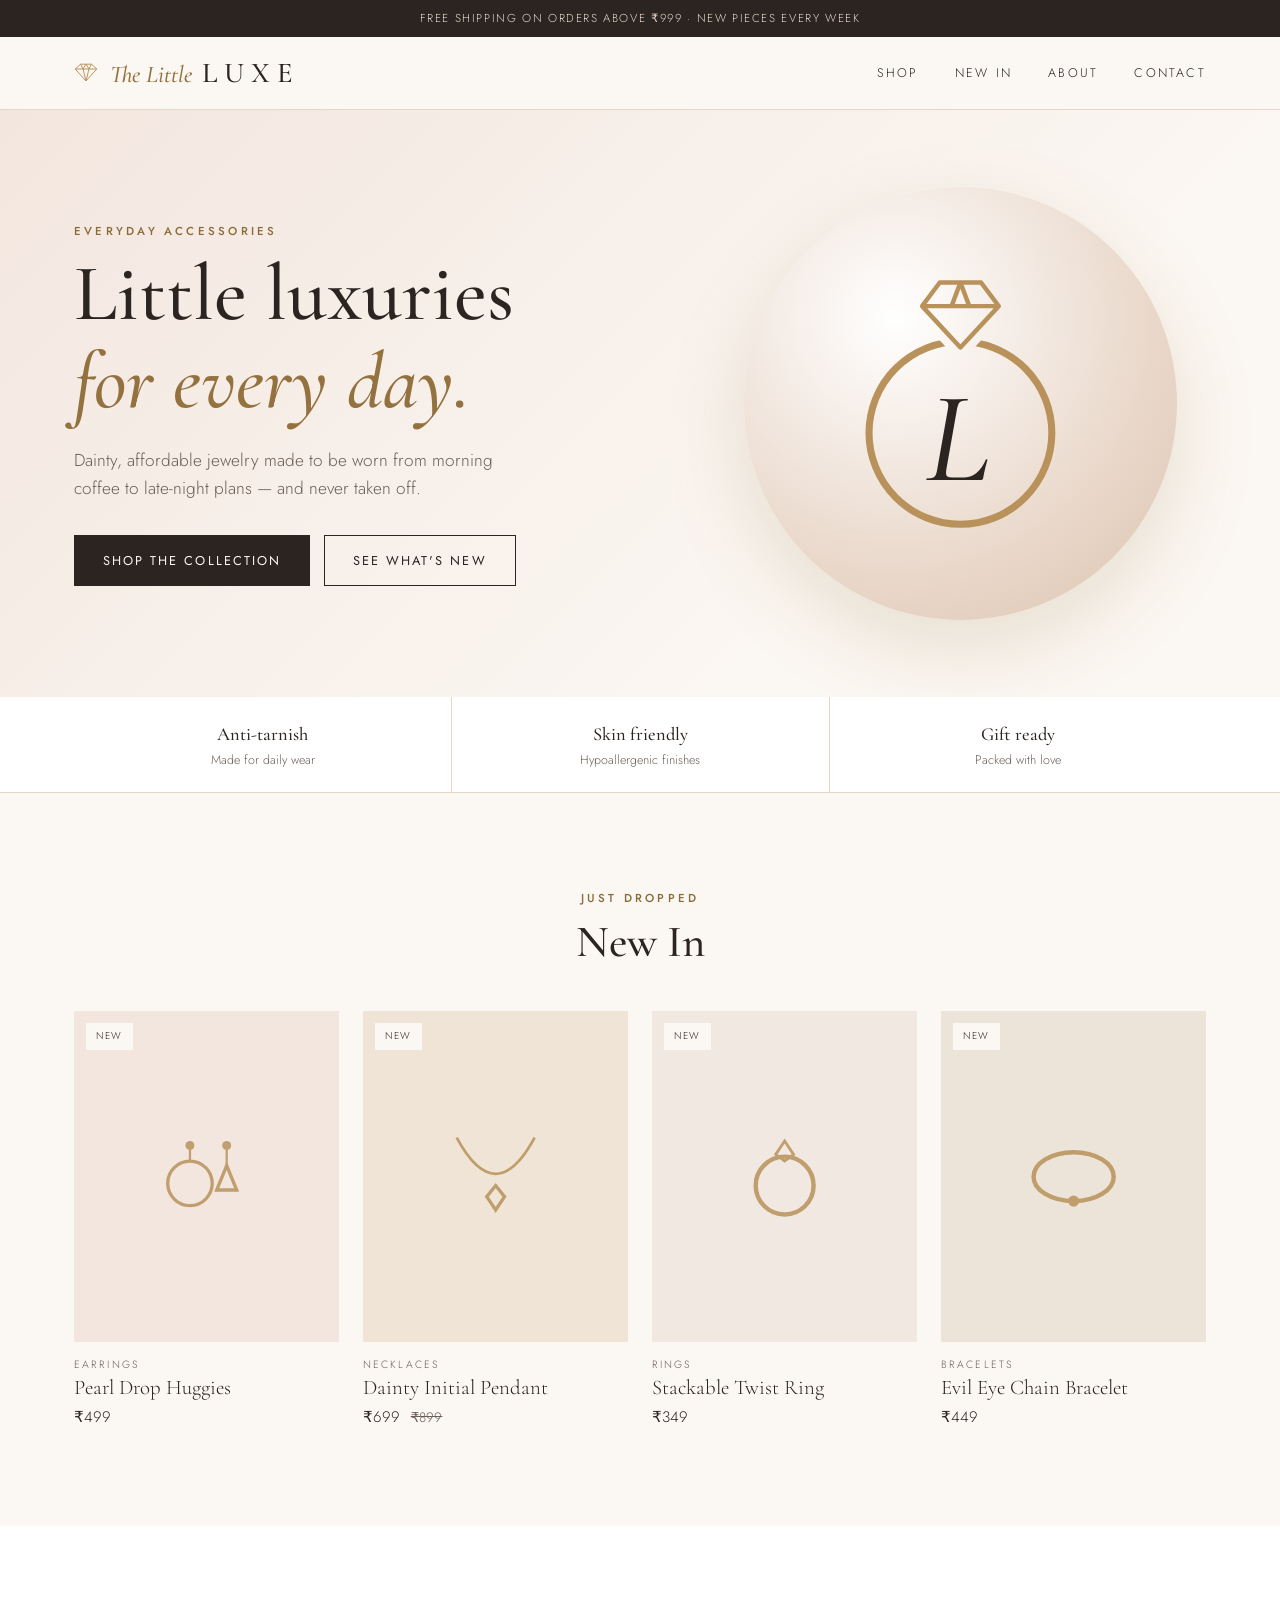
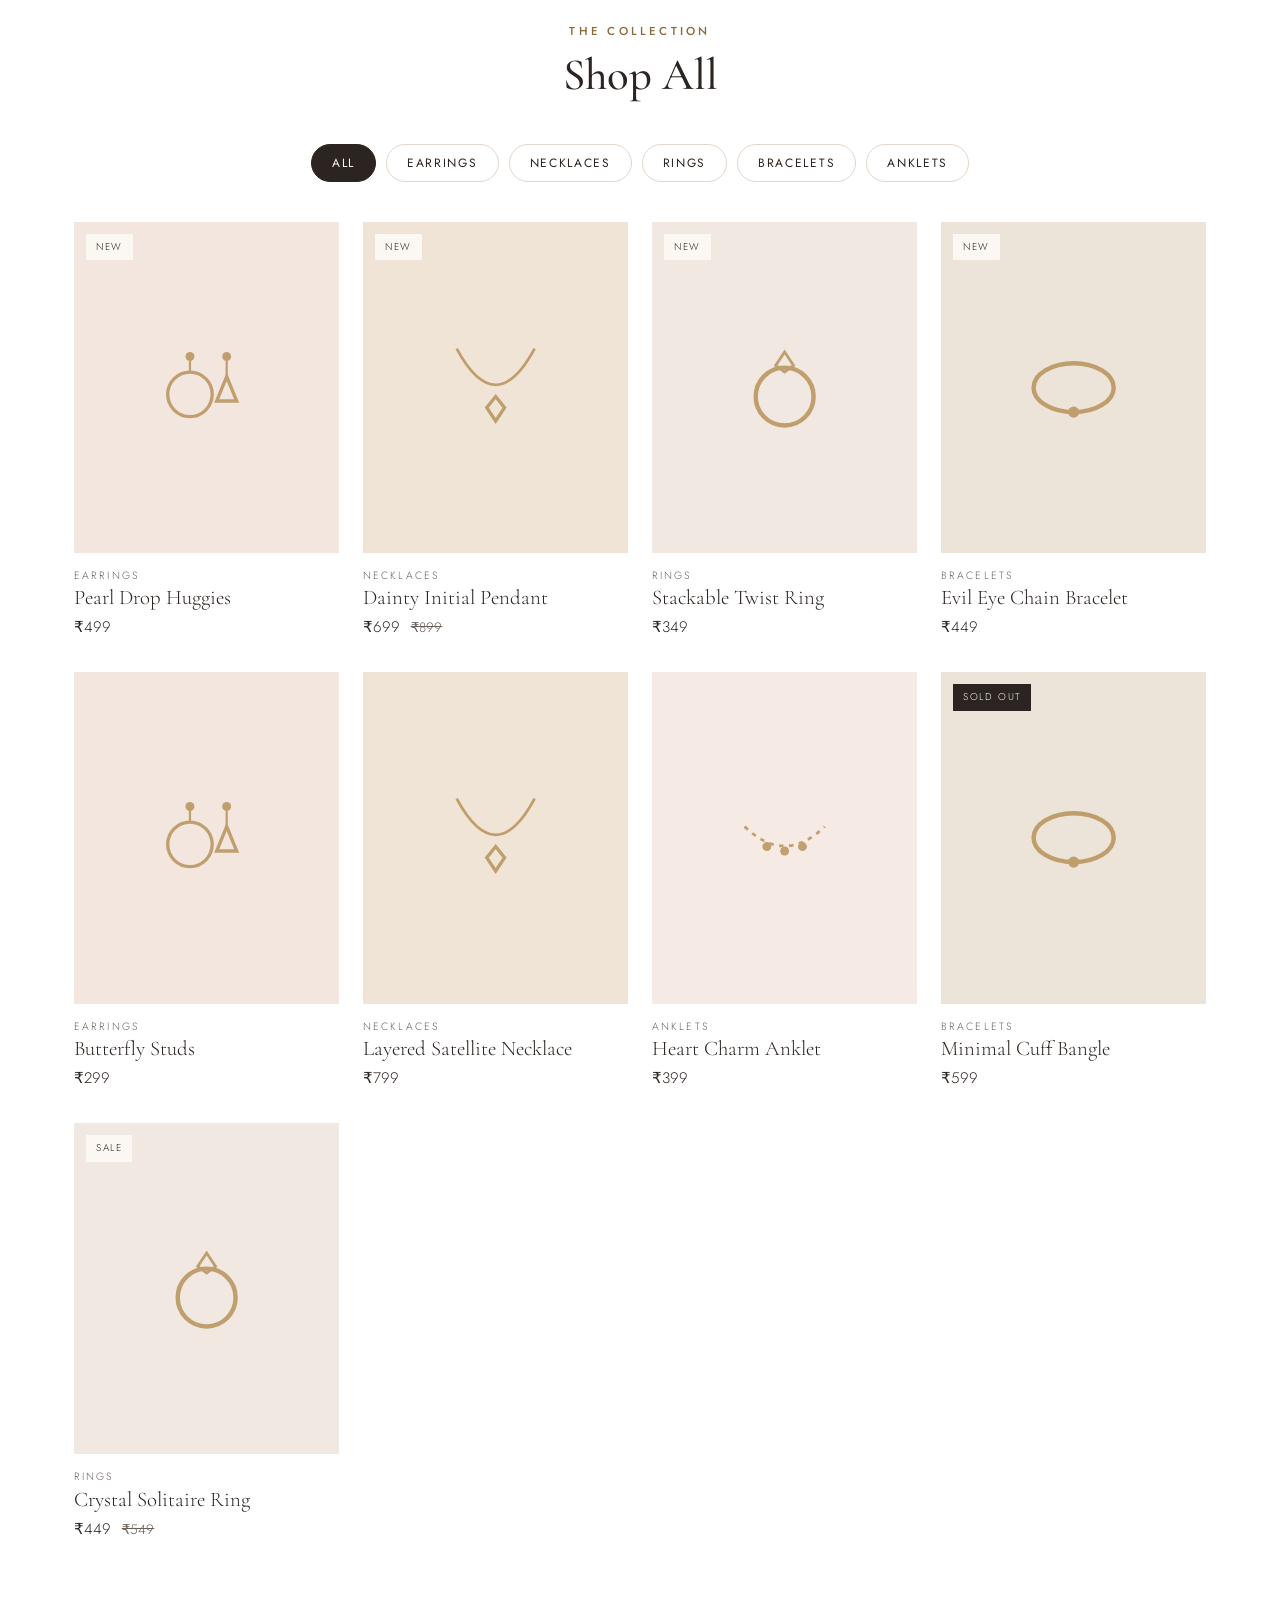
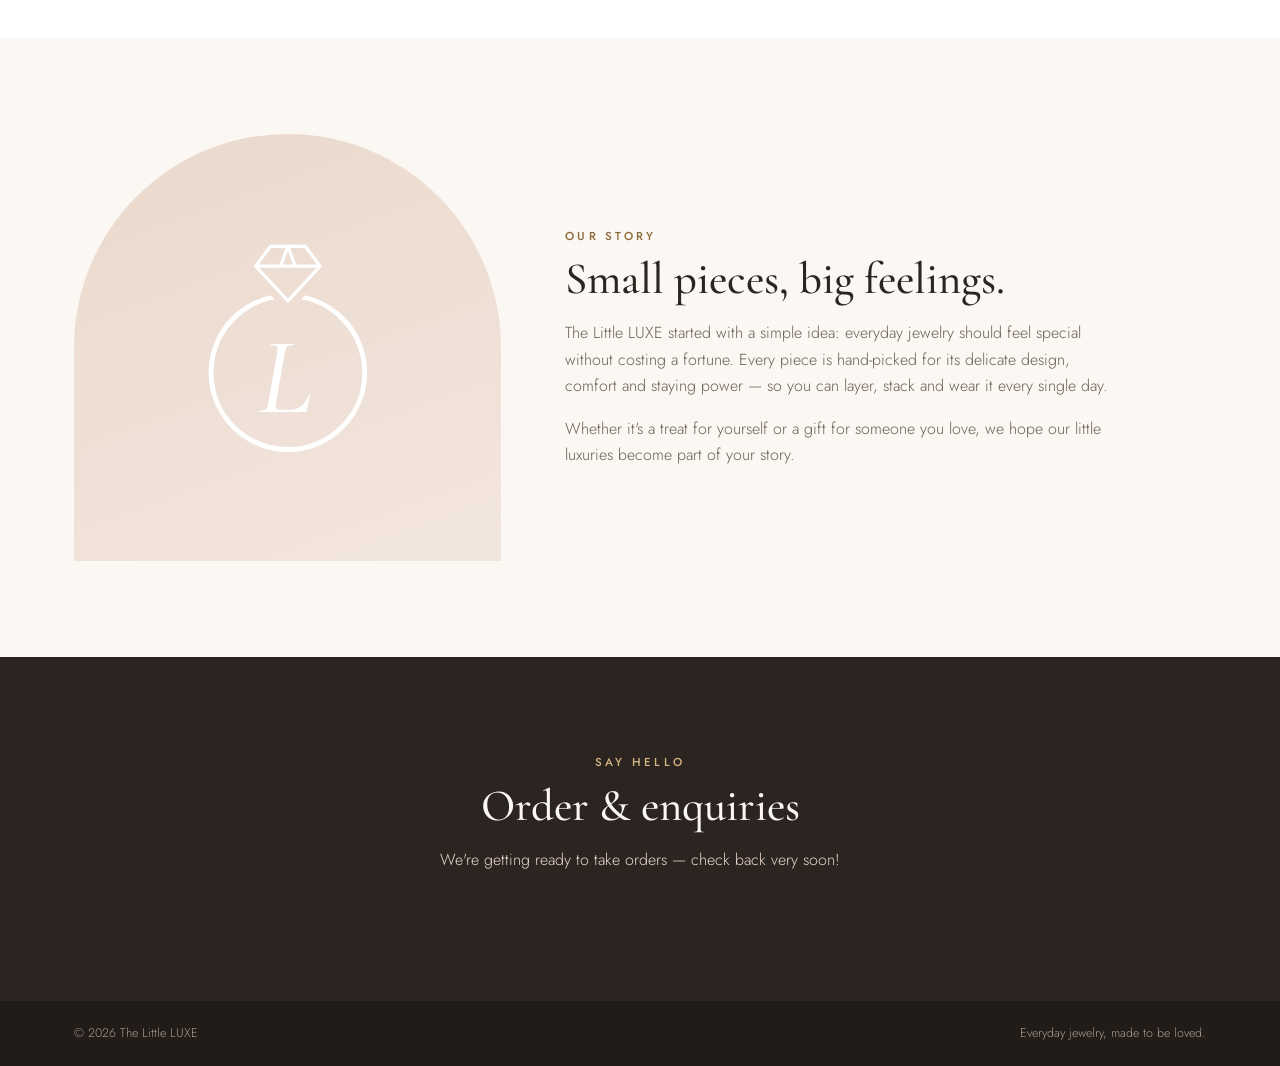
==== index.html @ f98c90c4 "Remove Instagram link until an account exists The handle pointed at an account the shop doesn't own." ====
<!doctype html>
<html lang="en">
<head>
  <meta charset="utf-8" />
  <meta name="viewport" content="width=device-width, initial-scale=1" />
  <title>The Little LUXE — Everyday Jewelry</title>
  <meta name="description" content="The Little LUXE — dainty, everyday accessories and jewelry you'll never want to take off." />
  <meta name="theme-color" content="#fbf7f2" />

  <!-- Icons -->
  <link rel="icon" type="image/png" href="brand/favicon.png" />
  <link rel="apple-touch-icon" href="brand/apple-touch-icon.png" />

  <!-- Link preview (WhatsApp, Instagram, Facebook). Update the URLs if you move to your own domain. -->
  <meta property="og:type" content="website" />
  <meta property="og:title" content="The Little LUXE — Everyday Jewelry" />
  <meta property="og:description" content="Dainty, affordable everyday jewelry you'll never want to take off. Order on WhatsApp." />
  <meta property="og:url" content="https://srujanchary02.github.io/the-little-luxe/" />
  <meta property="og:image" content="https://srujanchary02.github.io/the-little-luxe/brand/og-image.png" />
  <meta property="og:image:width" content="1200" />
  <meta property="og:image:height" content="630" />
  <meta name="twitter:card" content="summary_large_image" />

  <link rel="preconnect" href="https://fonts.googleapis.com" />
  <link rel="preconnect" href="https://fonts.gstatic.com" crossorigin />
  <link href="https://fonts.googleapis.com/css2?family=Cormorant+Garamond:ital,wght@0,400;0,500;0,600;1,400;1,500&family=Jost:wght@300;400;500&display=swap" rel="stylesheet" />
  <link rel="stylesheet" href="styles.css" />
</head>
<body>

  <!-- ===== Announcement bar ===== -->
  <div class="announce">Free shipping on orders above ₹999 · New pieces every week</div>

  <!-- ===== Header ===== -->
  <header class="header">
    <div class="container header-inner">
      <a href="#top" class="logo" aria-label="The Little LUXE home">
        <svg class="logo-gem" viewBox="0 0 80 64" aria-hidden="true"><path d="M22 4 H58 L76 20 L40 60 L4 20 Z M4 20 H76 M22 4 L30 20 L40 60 M58 4 L50 20 L40 60 M30 20 L40 4 L50 20"/></svg>
        <span class="logo-words">
          <span class="logo-small">The Little</span>
          <span class="logo-big">LUXE</span>
        </span>
      </a>
      <button type="button" class="menu-btn" aria-label="Open menu" aria-expanded="false" aria-controls="site-nav">
        <span></span><span></span>
      </button>
      <nav class="nav" id="site-nav" aria-label="Main">
        <a href="#shop">Shop</a>
        <a href="#new">New In</a>
        <a href="#about">About</a>
        <a href="#contact">Contact</a>
      </nav>
    </div>
  </header>

  <main id="top">
    <!-- ===== Hero ===== -->
    <section class="hero">
      <div class="container hero-inner">
        <div class="hero-text">
          <p class="eyebrow">Everyday accessories</p>
          <h1>Little luxuries<br /><em>for every day.</em></h1>
          <p class="lead">Dainty, affordable jewelry made to be worn from morning coffee to late-night plans — and never taken off.</p>
          <div class="hero-actions">
            <a href="#shop" class="btn btn-dark">Shop the collection</a>
            <a href="#new" class="btn btn-line">See what's new</a>
          </div>
        </div>
        <div class="hero-art" aria-hidden="true">
          <div class="hero-circle"></div>
          <!-- Monogram: ring with a gem, holding an italic L -->
          <svg class="hero-ring monogram" viewBox="0 0 100 100">
            <defs><mask id="hero-mask"><rect width="100" height="100" fill="white"/>
              <path d="M43 9 H57 L63 17 L50 31 L37 17 Z" fill="black" stroke="black" stroke-width="7" stroke-linejoin="round"/></mask></defs>
            <circle cx="50" cy="60" r="31" fill="none" stroke="currentColor" stroke-width="2.4" mask="url(#hero-mask)"/>
            <path d="M43 9 H57 L63 17 L50 31 L37 17 Z M37 17 H63 M47 17 L50 9 L53 17" fill="none" stroke="currentColor" stroke-width="1.5" stroke-linejoin="round"/>
            <text x="49" y="76" text-anchor="middle">L</text>
          </svg>
        </div>
      </div>
    </section>

    <!-- ===== Promise strip ===== -->
    <section class="promise">
      <div class="container promise-inner">
        <div><strong>Anti-tarnish</strong><span>Made for daily wear</span></div>
        <div><strong>Skin friendly</strong><span>Hypoallergenic finishes</span></div>
        <div><strong>Gift ready</strong><span>Packed with love</span></div>
      </div>
    </section>

    <!-- ===== New In ===== -->
    <section id="new" class="section">
      <div class="container">
        <div class="section-head">
          <p class="eyebrow">Just dropped</p>
          <h2>New In</h2>
        </div>
        <div class="grid" id="new-grid"></div>
      </div>
    </section>

    <!-- ===== Shop ===== -->
    <section id="shop" class="section section-alt">
      <div class="container">
        <div class="section-head">
          <p class="eyebrow">The collection</p>
          <h2>Shop All</h2>
        </div>
        <div class="filters" id="filters" role="group" aria-label="Filter by category"></div>
        <div class="grid" id="shop-grid"></div>
        <p class="empty" id="empty" hidden>No pieces in this category yet — check back soon!</p>
      </div>
    </section>

    <!-- ===== About ===== -->
    <section id="about" class="section">
      <div class="container about">
        <div class="about-art" aria-hidden="true">
          <svg class="monogram" viewBox="0 0 100 100">
            <defs><mask id="about-mask"><rect width="100" height="100" fill="white"/>
              <path d="M43 9 H57 L63 17 L50 31 L37 17 Z" fill="black" stroke="black" stroke-width="7" stroke-linejoin="round"/></mask></defs>
            <circle cx="50" cy="60" r="31" fill="none" stroke="currentColor" stroke-width="2" mask="url(#about-mask)"/>
            <path d="M43 9 H57 L63 17 L50 31 L37 17 Z M37 17 H63 M47 17 L50 9 L53 17" fill="none" stroke="currentColor" stroke-width="1.3" stroke-linejoin="round"/>
            <text x="49" y="76" text-anchor="middle">L</text>
          </svg>
        </div>
        <div>
          <p class="eyebrow">Our story</p>
          <h2>Small pieces, big feelings.</h2>
          <p>The Little LUXE started with a simple idea: everyday jewelry should feel special without costing a fortune. Every piece is hand-picked for its delicate design, comfort and staying power — so you can layer, stack and wear it every single day.</p>
          <p>Whether it's a treat for yourself or a gift for someone you love, we hope our little luxuries become part of your story.</p>
        </div>
      </div>
    </section>

    <!-- ===== Contact ===== -->
    <section id="contact" class="section section-dark">
      <div class="container contact">
        <p class="eyebrow">Say hello</p>
        <h2>Order &amp; enquiries</h2>
        <p id="contact-text">Found something you love? Message us to order — we usually reply within a few hours.</p>
        <div class="contact-actions">
          <a class="btn btn-gold" id="wa-link" target="_blank" rel="noopener">Message on WhatsApp</a>
          <a class="btn btn-line-light" id="ig-link" target="_blank" rel="noopener">Follow on Instagram</a>
        </div>
      </div>
    </section>
  </main>

  <footer class="footer">
    <div class="container footer-inner">
      <span>© <span id="year"></span> The Little LUXE</span>
      <span>Everyday jewelry, made to be loved.</span>
    </div>
  </footer>

  <!-- ===== Product modal ===== -->
  <div class="modal" id="modal" hidden>
    <div class="modal-backdrop" data-close></div>
    <div class="modal-card" role="dialog" aria-modal="true" aria-labelledby="m-name">
      <button type="button" class="modal-close" data-close aria-label="Close">×</button>
      <div class="modal-img" id="m-img"></div>
      <div class="modal-body">
        <p class="eyebrow" id="m-cat"></p>
        <h3 id="m-name"></h3>
        <p class="price" id="m-price"></p>
        <p id="m-desc"></p>
        <p class="stock" id="m-stock"></p>
        <a class="btn btn-dark" id="m-order" target="_blank" rel="noopener">Order on WhatsApp</a>
      </div>
    </div>
  </div>

  <script src="products.js"></script>
  <script src="app.js"></script>
</body>
</html>
---- styles.css ----
:root {
  --ivory: #fbf7f2;
  --blush: #f3e6df;
  --sand: #ead9cc;
  --gold: #b8925a;
  --gold-dark: #94723f;
  --gold-text: #8a6a36;   /* gold dark enough to read as small text on light backgrounds */
  --gold-light: #d4b483;
  --ink: #2b2420;
  --muted: #6b5f57;
  --line: #e4d6ca;
  --white: #fff;
  --serif: "Cormorant Garamond", Georgia, serif;
  --sans: "Jost", system-ui, sans-serif;
}

* { box-sizing: border-box; margin: 0; padding: 0; }
html { scroll-behavior: smooth; scroll-padding-top: 80px; }
body {
  font-family: var(--sans);
  font-weight: 300;
  color: var(--ink);
  background: var(--ivory);
  line-height: 1.65;
  -webkit-font-smoothing: antialiased;
}
img { max-width: 100%; display: block; }
a { color: inherit; text-decoration: none; }
[hidden] { display: none !important; }
:focus-visible { outline: 2px solid var(--gold-dark); outline-offset: 3px; }
.section-dark :focus-visible { outline-color: var(--gold-light); }

.container { width: 100%; max-width: 1180px; margin: 0 auto; padding: 0 24px; }
@media (max-width: 600px) { .container { padding: 0 16px; } }

h1, h2, h3 { font-family: var(--serif); font-weight: 500; line-height: 1.1; }
h2 { font-size: clamp(2rem, 4vw, 2.8rem); }
em { font-style: italic; color: var(--gold-dark); }

.eyebrow {
  font-size: .72rem; letter-spacing: .28em; text-transform: uppercase;
  color: var(--gold-text); font-weight: 500; margin-bottom: .6rem;
}
.section-dark .eyebrow { color: var(--gold-light); }

/* Buttons */
.btn {
  display: inline-block; padding: 14px 28px; font-size: .8rem;
  letter-spacing: .16em; text-transform: uppercase; font-weight: 400;
  border: 1px solid transparent; transition: all .25s ease; cursor: pointer;
  text-align: center;
}
.btn-dark { background: var(--ink); color: var(--ivory); }
.btn-dark:hover { background: var(--gold-dark); }
.btn-line { border-color: var(--ink); }
.btn-line:hover { background: var(--ink); color: var(--ivory); }
.btn-gold { background: var(--gold); color: var(--ink); font-weight: 500; }
.btn-gold:hover { background: var(--gold-light); }
.btn[aria-disabled="true"] { opacity: .55; cursor: default; pointer-events: none; }
.btn-line-light { border-color: rgba(255,255,255,.5); color: var(--ivory); }
.btn-line-light:hover { background: var(--ivory); color: var(--ink); }

/* Announcement */
.announce {
  background: var(--ink); color: var(--sand); text-align: center;
  font-size: .72rem; letter-spacing: .14em; padding: 9px 16px; text-transform: uppercase;
}

/* Header */
.header {
  position: sticky; top: 0; z-index: 50;
  background: rgba(251,247,242,.92); -webkit-backdrop-filter: blur(10px); backdrop-filter: blur(10px);
  border-bottom: 1px solid var(--line);
}
.header-inner { display: flex; align-items: center; justify-content: space-between; height: 72px; }
.logo { display: flex; align-items: center; gap: 12px; line-height: 1; }
.logo-gem { width: 24px; flex: none; color: var(--gold); }
.logo-gem path { fill: none; stroke: currentColor; stroke-width: 3.2; stroke-linejoin: round; }
.logo-words { display: flex; align-items: baseline; gap: 10px; white-space: nowrap; }
.logo-small { font-family: var(--serif); font-style: italic; font-weight: 500; font-size: 1.5rem; color: var(--gold-dark); }
.logo-big { font-family: var(--serif); font-size: 1.8rem; letter-spacing: .24em; margin-right: -.24em; font-weight: 500; }
@media (max-width: 400px) {
  .logo { gap: 8px; }
  .logo-gem { width: 19px; }
  .logo-words { gap: 7px; }
  .logo-small { font-size: 1.2rem; }
  .logo-big { font-size: 1.4rem; }
}
.nav { display: flex; gap: 36px; }
.nav a { font-size: .78rem; letter-spacing: .18em; text-transform: uppercase; position: relative; }
.nav a::after {
  content: ""; position: absolute; left: 0; bottom: -4px; height: 1px; width: 0;
  background: var(--gold); transition: width .25s;
}
.nav a:hover::after { width: 100%; }
.menu-btn { display: none; background: none; border: 0; width: 32px; height: 32px; cursor: pointer; }
.menu-btn span { display: block; height: 1.5px; background: var(--ink); margin: 7px 4px; transition: .25s; }

@media (max-width: 760px) {
  .menu-btn { display: block; }
  .nav {
    position: absolute; top: 72px; left: 0; right: 0; flex-direction: column; gap: 0;
    background: var(--ivory); border-bottom: 1px solid var(--line);
    max-height: 0; overflow: hidden; visibility: hidden;
    transition: max-height .3s ease, visibility 0s linear .3s;
  }
  .nav.open { max-height: 320px; visibility: visible; transition: max-height .3s ease; }
  .nav a { padding: 16px 24px; border-top: 1px solid var(--line); }
  .menu-btn[aria-expanded="true"] span:first-child { transform: translateY(4px) rotate(45deg); }
  .menu-btn[aria-expanded="true"] span:last-child { transform: translateY(-4.5px) rotate(-45deg); }
}

/* Hero */
.hero { background: linear-gradient(135deg, var(--blush) 0%, var(--ivory) 70%); overflow: hidden; }
.hero-inner { display: grid; grid-template-columns: 1.1fr .9fr; align-items: center; gap: 40px; min-height: 560px; padding-top: 48px; padding-bottom: 48px; }
.hero h1 { font-size: clamp(2.8rem, 6.5vw, 5rem); margin-bottom: 1.2rem; }
.lead { font-size: 1.08rem; color: var(--muted); max-width: 440px; margin-bottom: 2rem; }
.hero-actions { display: flex; gap: 14px; flex-wrap: wrap; }
.hero-art { position: relative; display: grid; place-items: center; aspect-ratio: 1; }
.hero-circle {
  position: absolute; inset: 6%; border-radius: 50%;
  background: radial-gradient(circle at 35% 30%, #fff 0%, var(--sand) 60%, #dcc3ae 100%);
  box-shadow: 0 30px 80px rgba(148,114,63,.18);
}
.hero-ring { position: relative; width: 60%; color: var(--gold); animation: float 6s ease-in-out infinite; }
.monogram text { font-family: var(--serif); font-style: italic; font-weight: 500; font-size: 44px; fill: var(--ink); }
@keyframes float { 50% { transform: translateY(-12px) rotate(4deg); } }
@media (max-width: 760px) {
  .hero-inner { grid-template-columns: 1fr; min-height: 0; text-align: center; }
  .lead { margin-left: auto; margin-right: auto; }
  .hero-actions { justify-content: center; }
  .hero-art { max-width: 280px; margin: 0 auto; grid-row: 1; }
}

/* Promise */
.promise { border-bottom: 1px solid var(--line); background: var(--white); }
.promise-inner { display: grid; grid-template-columns: repeat(3, 1fr); text-align: center; }
.promise-inner div { padding: 22px 8px; display: flex; flex-direction: column; }
.promise-inner div + div { border-left: 1px solid var(--line); }
.promise strong { font-family: var(--serif); font-size: 1.15rem; font-weight: 500; }
.promise span { font-size: .78rem; color: var(--muted); }
@media (max-width: 600px) { .promise strong { font-size: 1rem; } .promise span { font-size: .7rem; } }

/* Sections */
.section { padding: 96px 0; }
.section-alt { background: var(--white); }
.section-head { text-align: center; margin-bottom: 44px; }
@media (max-width: 600px) { .section { padding: 64px 0; } }

/* Filters */
.filters { display: flex; justify-content: center; flex-wrap: wrap; gap: 10px; margin-bottom: 40px; }
.filter {
  font-family: var(--sans); font-size: .75rem; letter-spacing: .14em; text-transform: uppercase;
  padding: 9px 20px; border: 1px solid var(--line); background: transparent; color: var(--ink);
  border-radius: 999px; cursor: pointer; transition: .2s;
}
.filter:hover { border-color: var(--gold); }
.filter.active { background: var(--ink); border-color: var(--ink); color: var(--ivory); }

/* Product grid */
.grid { display: grid; grid-template-columns: repeat(auto-fill, minmax(240px, 1fr)); gap: 32px 24px; }
@media (max-width: 600px) { .grid { grid-template-columns: 1fr 1fr; gap: 24px 12px; } }

.card { cursor: pointer; background: none; border: 0; text-align: left; font: inherit; color: inherit; display: block; width: 100%; }
.card > span { display: block; }
.card-img {
  position: relative; aspect-ratio: 4/5; overflow: hidden; background: var(--blush);
  margin-bottom: 14px;
}
.card-img img, .card-img .ph { width: 100%; height: 100%; object-fit: cover; transition: transform .6s ease; }
@media (hover: hover) { .card:hover .card-img img, .card:hover .card-img .ph { transform: scale(1.05); } }
.badge {
  position: absolute; top: 12px; left: 12px; background: var(--ivory); color: var(--ink);
  font-size: .62rem; letter-spacing: .16em; text-transform: uppercase; padding: 5px 10px;
}
.badge.sold { background: var(--ink); color: var(--ivory); }
.card-cat { font-size: .66rem; letter-spacing: .2em; text-transform: uppercase; color: var(--muted); }
.card-name { font-family: var(--serif); font-size: 1.3rem; line-height: 1.2; margin: 2px 0 4px; }
.card-price { font-size: .95rem; }
.card-price s { color: var(--muted); margin-left: 6px; font-size: .85rem; }
@media (max-width: 600px) { .card-name { font-size: 1.1rem; } }

.empty { text-align: center; color: var(--muted); padding: 40px 0; }

/* Placeholder art */
.ph { display: grid; place-items: center; }
.ph svg { width: 42%; color: var(--gold); opacity: .85; }

/* About */
.about { display: grid; grid-template-columns: .8fr 1.2fr; gap: 64px; align-items: center; }
.about p:not(.eyebrow) { color: var(--muted); margin-top: 1rem; max-width: 560px; }
.about-art {
  aspect-ratio: 1; border-radius: 50% 50% 0 0; background: linear-gradient(160deg, var(--sand), var(--blush));
  display: grid; place-items: center;
}
.about-art .monogram { width: 58%; color: var(--white); }
.about-art .monogram text { fill: var(--white); }
@media (max-width: 760px) { .about { grid-template-columns: 1fr; gap: 32px; } .about-art { max-width: 260px; } }

/* Contact */
.section-dark { background: var(--ink); color: var(--ivory); }
.contact { text-align: center; }
.contact p:not(.eyebrow) { color: var(--sand); margin: 1rem auto 2rem; max-width: 480px; }
.contact-actions { display: flex; gap: 14px; justify-content: center; flex-wrap: wrap; }

/* Footer */
.footer { background: #221c19; color: #a89c93; font-size: .78rem; padding: 22px 0; }
.footer-inner { display: flex; justify-content: space-between; gap: 12px; flex-wrap: wrap; }

/* Modal */
.modal { position: fixed; inset: 0; z-index: 100; display: grid; place-items: center; padding: 16px; }
.modal[hidden] { display: none; }
.modal-backdrop { position: absolute; inset: 0; background: rgba(43,36,32,.55); }
.modal-card {
  position: relative; background: var(--ivory); width: 100%; max-width: 860px; max-height: 92vh; overflow: auto;
  display: grid; grid-template-columns: 1fr 1fr; animation: pop .25s ease;
}
@keyframes pop { from { opacity: 0; transform: translateY(12px); } }
.modal-img { aspect-ratio: 4/5; background: var(--blush); }
.modal-img img, .modal-img .ph { width: 100%; height: 100%; object-fit: cover; }
.modal-body { padding: 40px 32px; display: flex; flex-direction: column; justify-content: center; }
.modal-body h3 { font-size: 2rem; margin-bottom: .4rem; }
.modal-body .price { font-size: 1.2rem; margin-bottom: 1rem; }
.modal-body .price s { color: var(--muted); font-size: 1rem; margin-left: 8px; }
.modal-body p:not(.eyebrow):not(.price) { color: var(--muted); }
.stock { font-size: .8rem; margin: 1rem 0 1.4rem; }
.modal-close {
  position: absolute; top: 8px; right: 12px; z-index: 2; background: none; border: 0;
  font-size: 2rem; line-height: 1; cursor: pointer; color: var(--ink);
}
@media (max-width: 700px) {
  .modal-card { grid-template-columns: 1fr; }
  .modal-img { aspect-ratio: 1; }
  .modal-body { padding: 24px 20px 28px; }
}
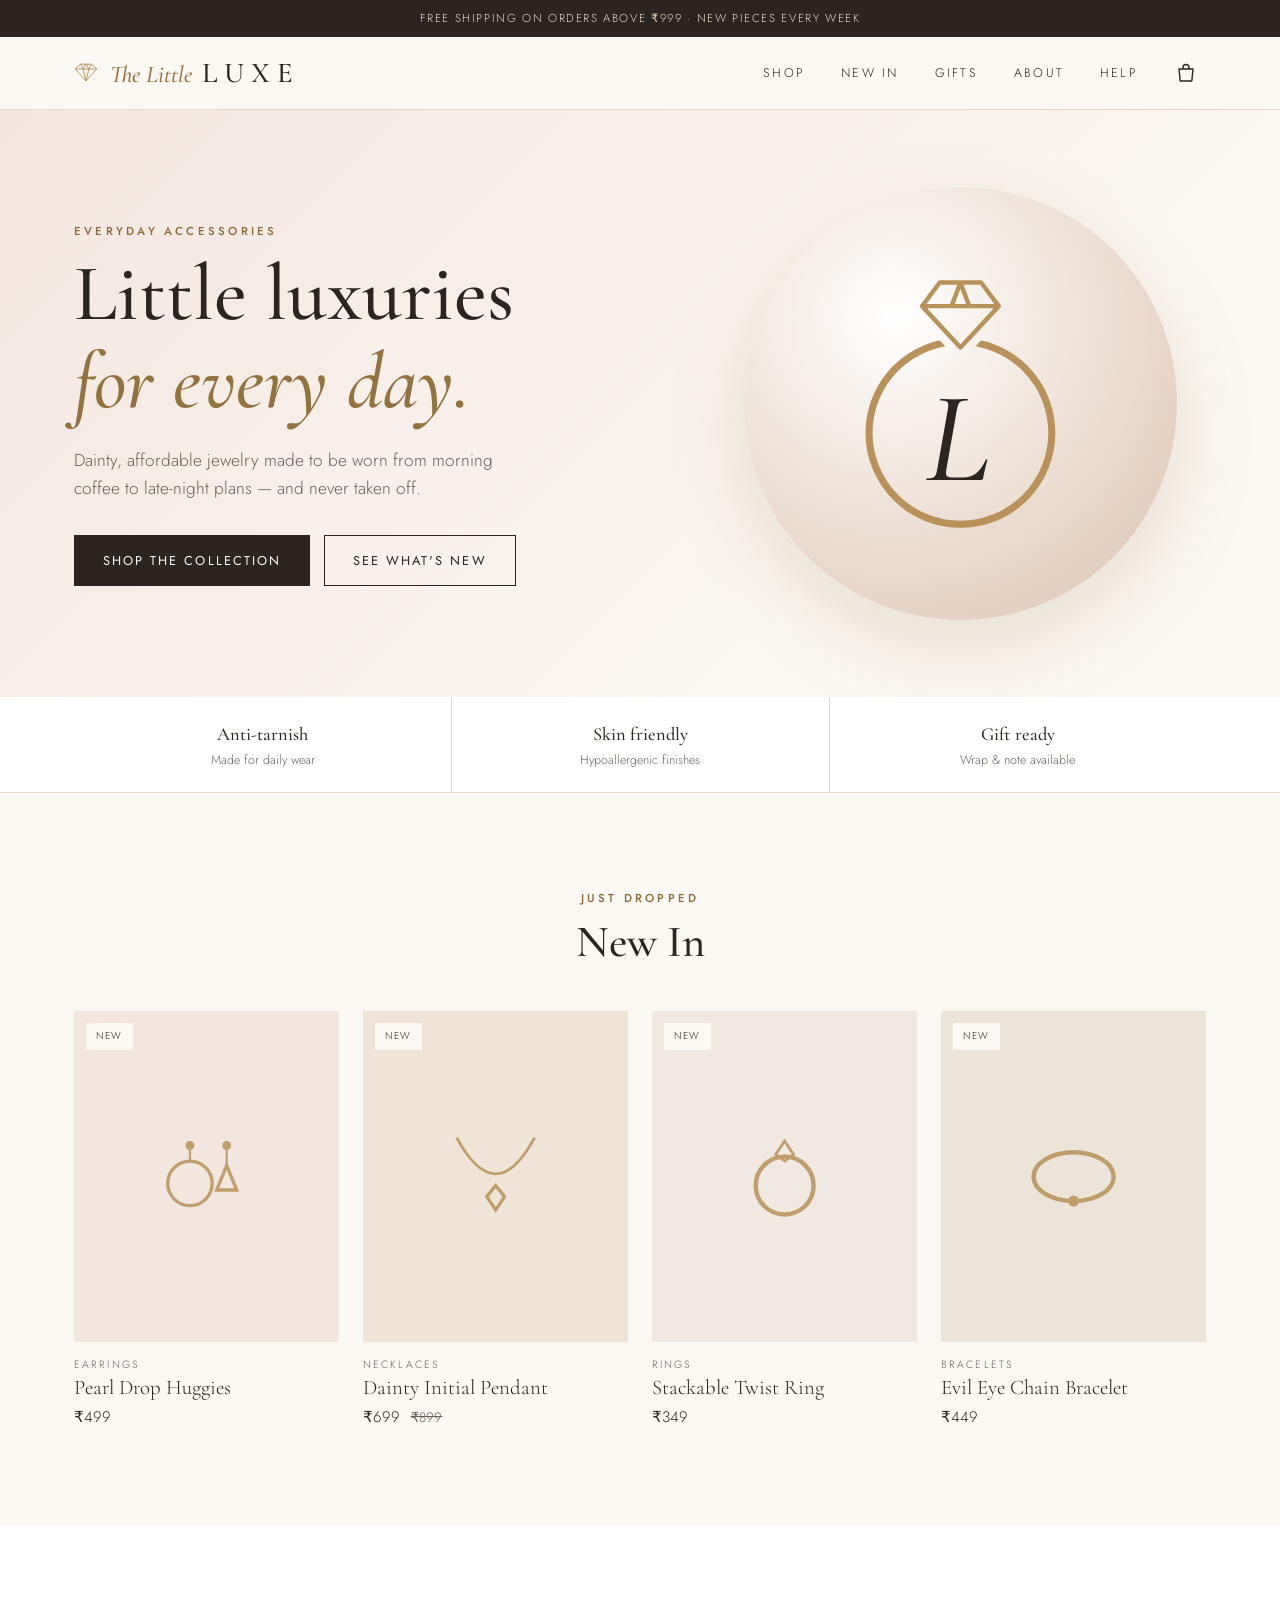
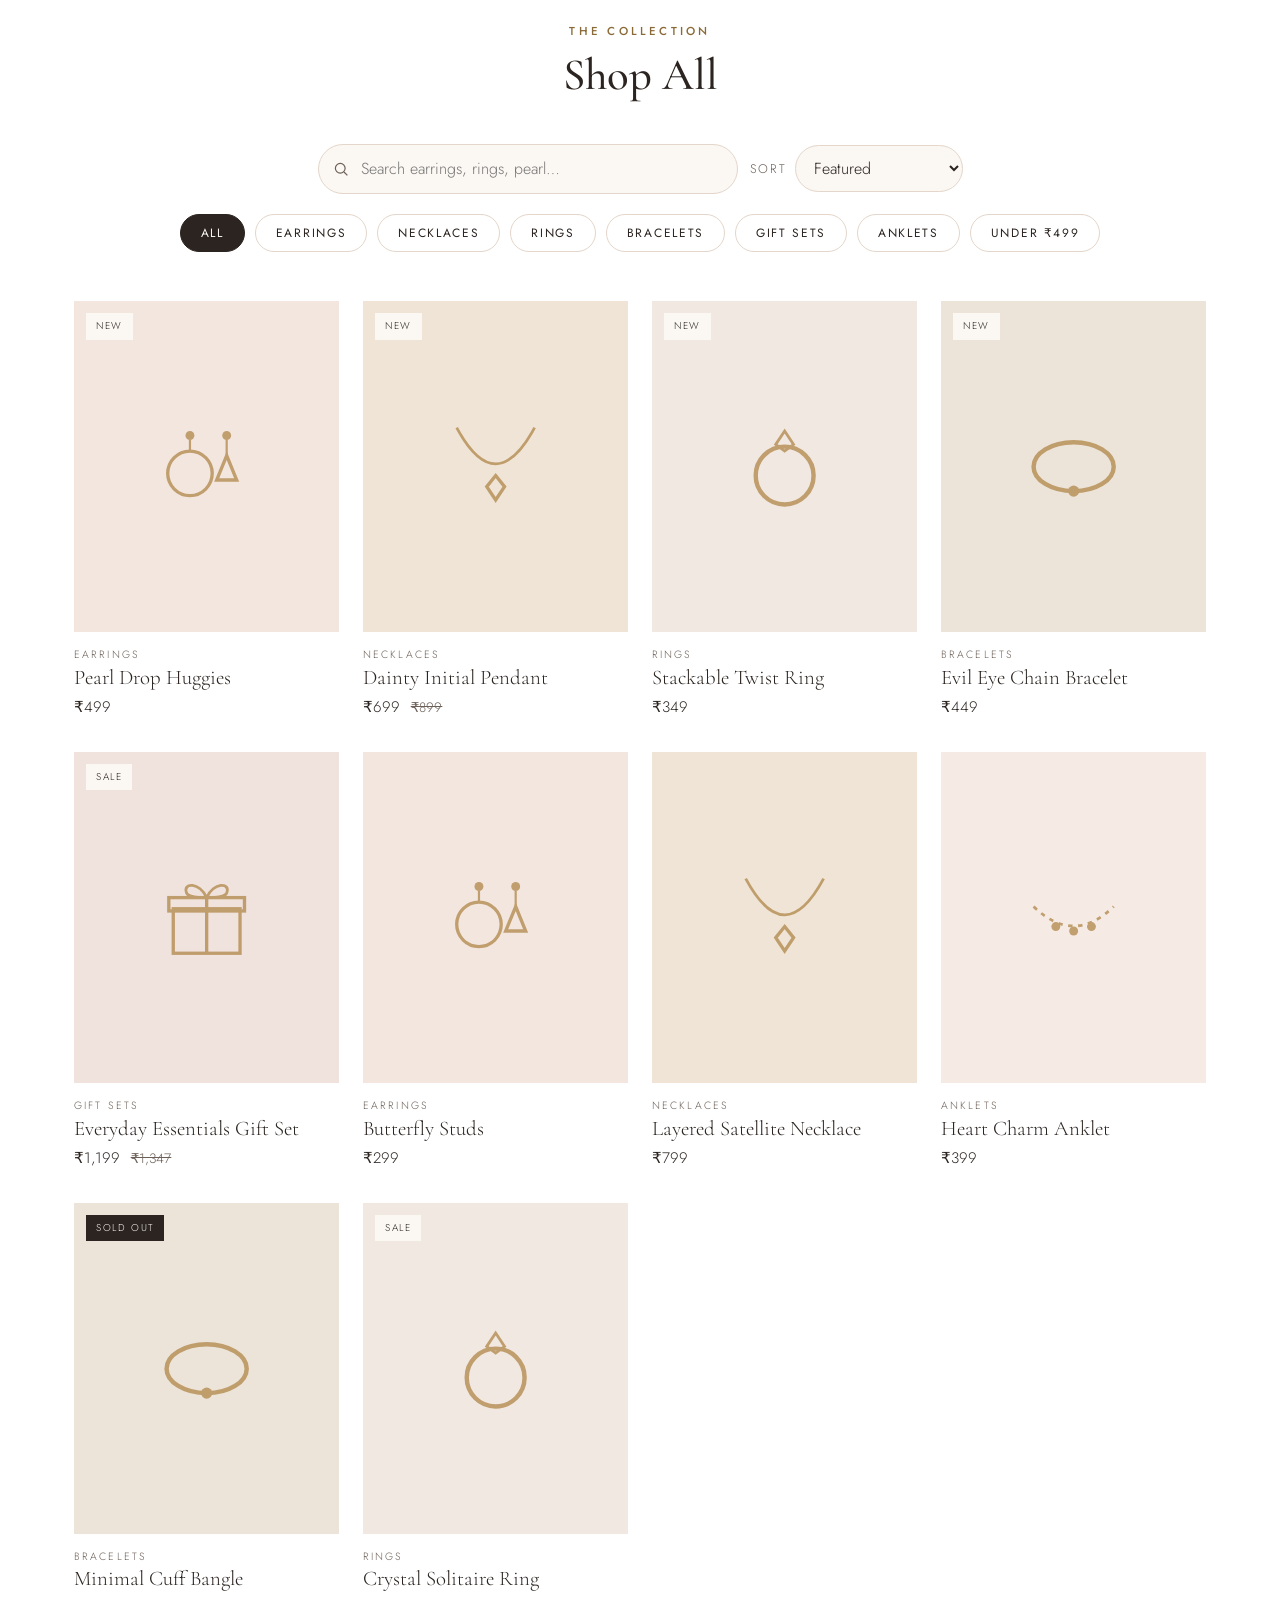
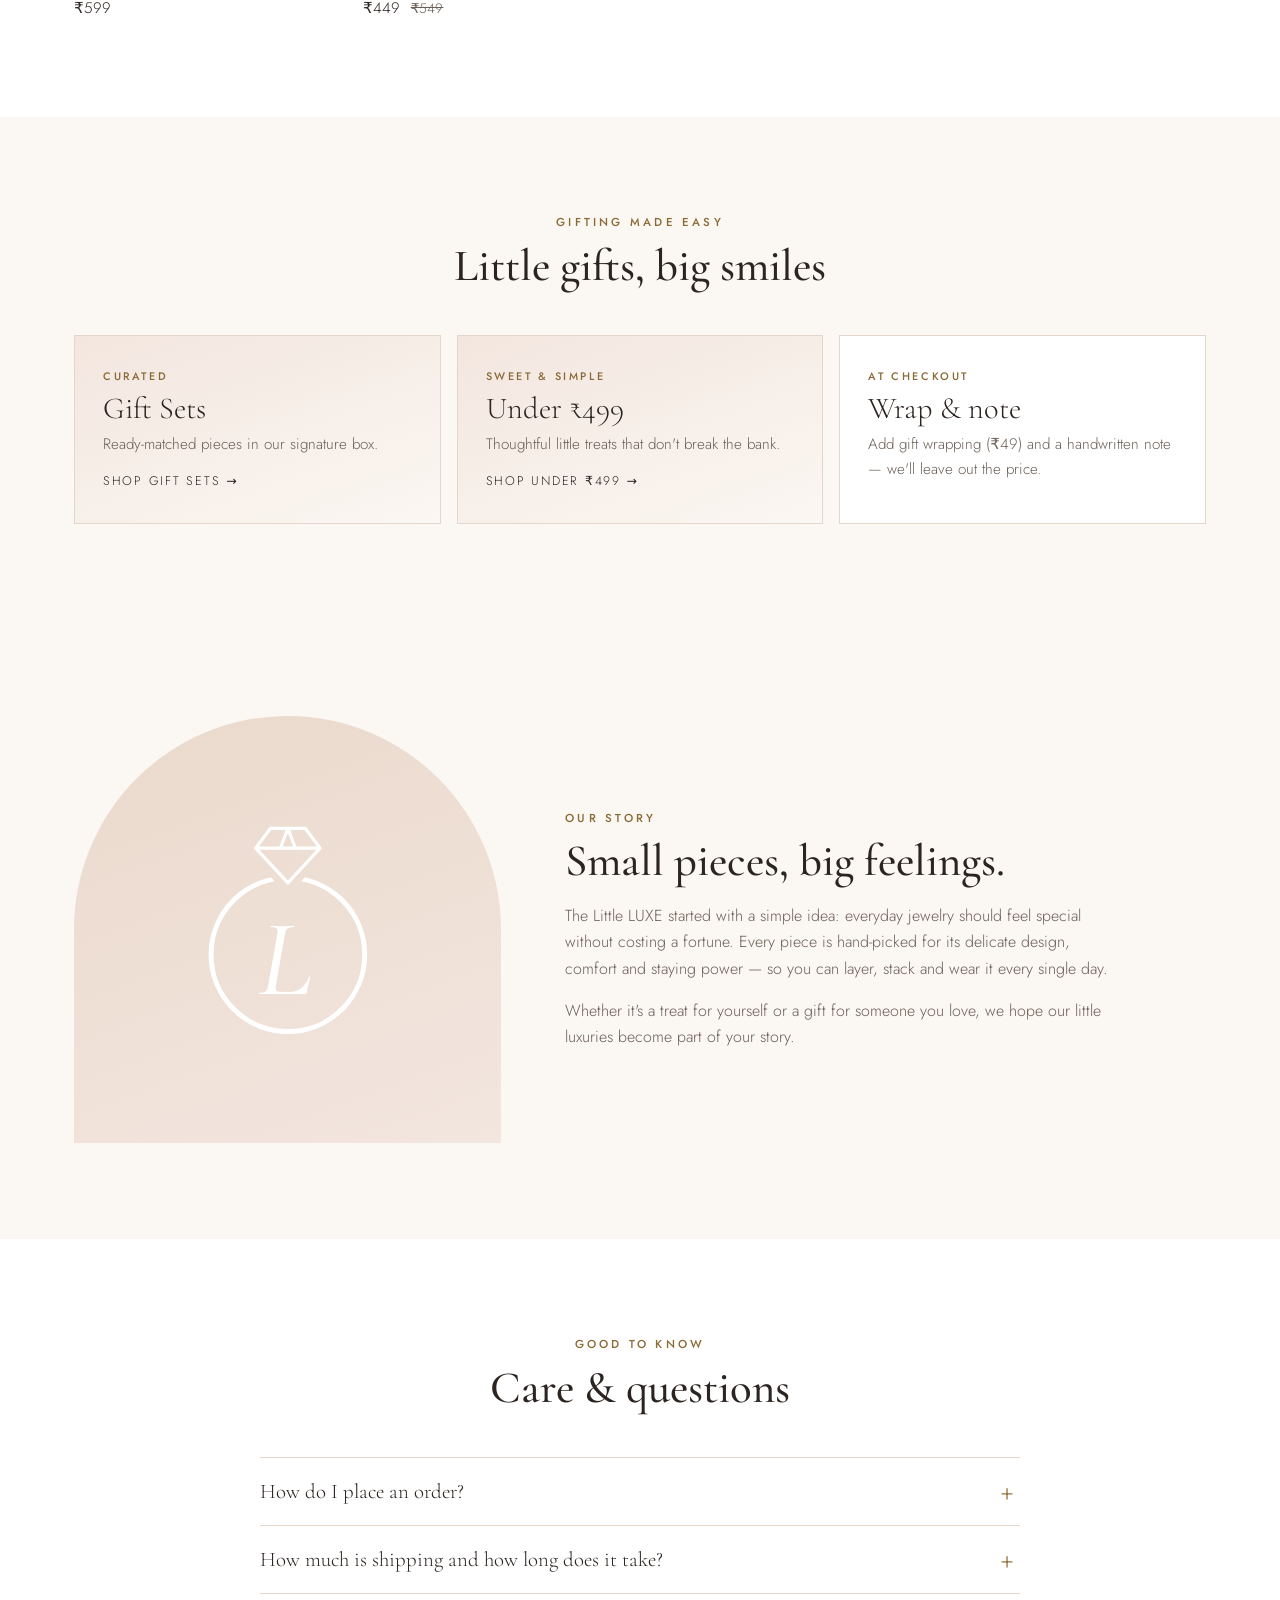
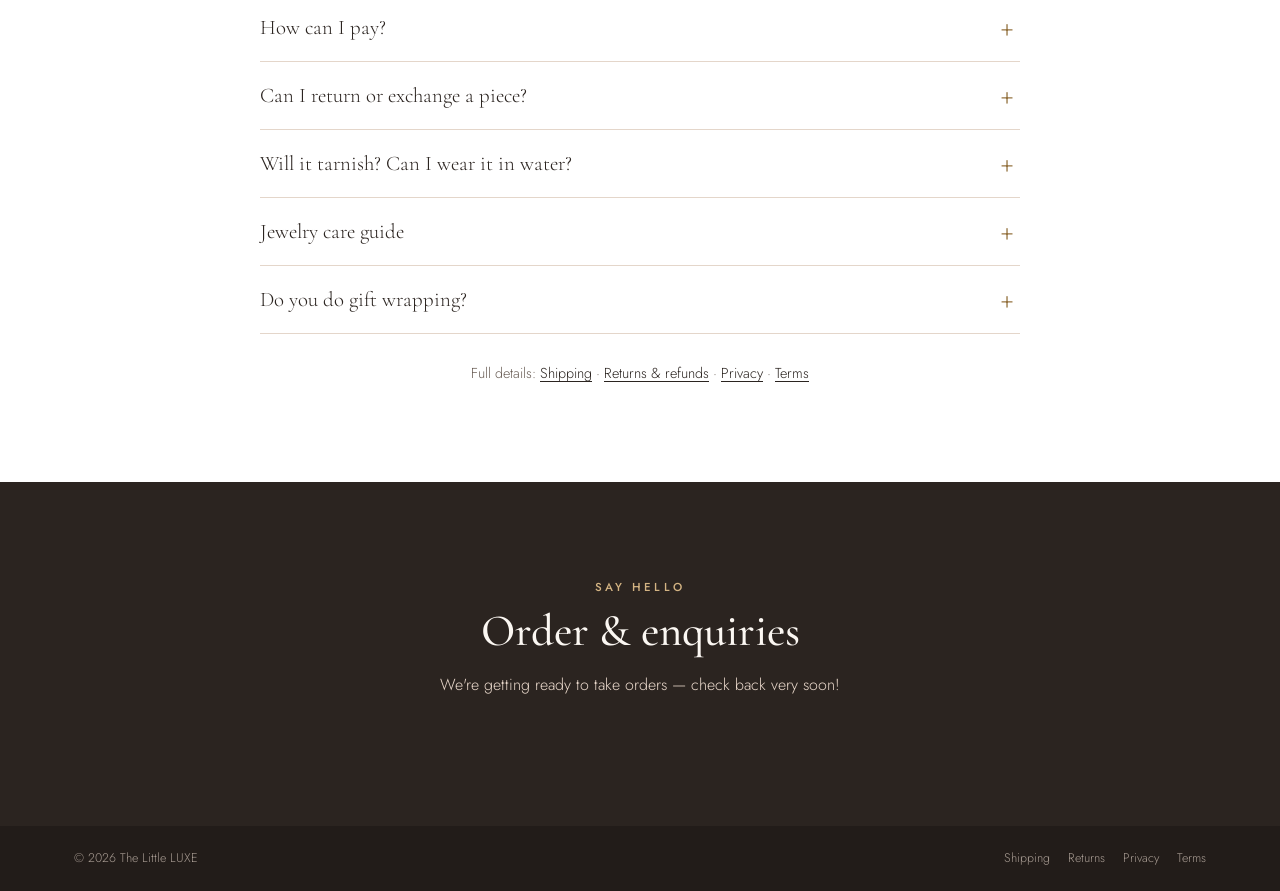
==== commit bf346d67: "Add shopping bag, UPI checkout, gallery, search, gifts, FAQ and policies - Shopping bag: quantities," ====
--- a/index.html
+++ b/index.html
@@ -4,8 +4,9 @@
   <meta charset="utf-8" />
   <meta name="viewport" content="width=device-width, initial-scale=1" />
   <title>The Little LUXE — Everyday Jewelry</title>
-  <meta name="description" content="The Little LUXE — dainty, everyday accessories and jewelry you'll never want to take off." />
+  <meta name="description" content="The Little LUXE — dainty, affordable everyday jewelry: earrings, necklaces, rings, bracelets and anklets you'll never want to take off." />
   <meta name="theme-color" content="#fbf7f2" />
+  <link rel="canonical" href="https://srujanchary02.github.io/the-little-luxe/" />
 
   <!-- Icons -->
   <link rel="icon" type="image/png" href="brand/favicon.png" />
@@ -14,12 +15,27 @@
   <!-- Link preview (WhatsApp, Instagram, Facebook). Update the URLs if you move to your own domain. -->
   <meta property="og:type" content="website" />
   <meta property="og:title" content="The Little LUXE — Everyday Jewelry" />
-  <meta property="og:description" content="Dainty, affordable everyday jewelry you'll never want to take off. Order on WhatsApp." />
+  <meta property="og:description" content="Dainty, affordable everyday jewelry you'll never want to take off." />
   <meta property="og:url" content="https://srujanchary02.github.io/the-little-luxe/" />
   <meta property="og:image" content="https://srujanchary02.github.io/the-little-luxe/brand/og-image.png" />
   <meta property="og:image:width" content="1200" />
   <meta property="og:image:height" content="630" />
   <meta name="twitter:card" content="summary_large_image" />
+
+  <!-- Tells Google what this site is -->
+  <script type="application/ld+json">
+  {
+    "@context": "https://schema.org",
+    "@type": "Store",
+    "name": "The Little LUXE",
+    "description": "Dainty, affordable everyday jewelry.",
+    "url": "https://srujanchary02.github.io/the-little-luxe/",
+    "logo": "https://srujanchary02.github.io/the-little-luxe/brand/logo-primary-on-light.png",
+    "image": "https://srujanchary02.github.io/the-little-luxe/brand/og-image.png",
+    "currenciesAccepted": "INR",
+    "priceRange": "₹"
+  }
+  </script>
 
   <link rel="preconnect" href="https://fonts.googleapis.com" />
   <link rel="preconnect" href="https://fonts.gstatic.com" crossorigin />
@@ -27,9 +43,10 @@
   <link rel="stylesheet" href="styles.css" />
 </head>
 <body>
+  <a class="skip" href="#shop">Skip to products</a>
 
   <!-- ===== Announcement bar ===== -->
-  <div class="announce">Free shipping on orders above ₹999 · New pieces every week</div>
+  <div class="announce">Free shipping on orders above <span data-store="freeShippingAbove" data-money>₹999</span> · New pieces every week</div>
 
   <!-- ===== Header ===== -->
   <header class="header">
@@ -41,15 +58,22 @@
           <span class="logo-big">LUXE</span>
         </span>
       </a>
-      <button type="button" class="menu-btn" aria-label="Open menu" aria-expanded="false" aria-controls="site-nav">
-        <span></span><span></span>
-      </button>
       <nav class="nav" id="site-nav" aria-label="Main">
         <a href="#shop">Shop</a>
         <a href="#new">New In</a>
+        <a href="#gifts">Gifts</a>
         <a href="#about">About</a>
-        <a href="#contact">Contact</a>
+        <a href="#help">Help</a>
       </nav>
+      <div class="header-actions">
+        <button type="button" class="bag-btn" id="bag-btn" aria-label="Open bag, 0 items" aria-controls="bag">
+          <svg viewBox="0 0 24 24" aria-hidden="true"><path d="M5 8h14l-1.2 12H6.2z M9 8V6.5a3 3 0 0 1 6 0V8"/></svg>
+          <span class="bag-count" id="bag-count" hidden>0</span>
+        </button>
+        <button type="button" class="menu-btn" aria-label="Open menu" aria-expanded="false" aria-controls="site-nav">
+          <span></span><span></span>
+        </button>
+      </div>
     </div>
   </header>
 
@@ -85,7 +109,7 @@
       <div class="container promise-inner">
         <div><strong>Anti-tarnish</strong><span>Made for daily wear</span></div>
         <div><strong>Skin friendly</strong><span>Hypoallergenic finishes</span></div>
-        <div><strong>Gift ready</strong><span>Packed with love</span></div>
+        <div><strong>Gift ready</strong><span>Wrap &amp; note available</span></div>
       </div>
     </section>
 
@@ -107,9 +131,66 @@
           <p class="eyebrow">The collection</p>
           <h2>Shop All</h2>
         </div>
+        <div class="toolbar">
+          <label class="search">
+            <span class="sr-only">Search jewelry</span>
+            <svg viewBox="0 0 24 24" aria-hidden="true"><circle cx="11" cy="11" r="6.5"/><path d="M16 16l4.5 4.5"/></svg>
+            <input type="search" id="search" placeholder="Search earrings, rings, pearl…" autocomplete="off" />
+          </label>
+          <label class="sort">
+            <span>Sort</span>
+            <select id="sort">
+              <option value="featured">Featured</option>
+              <option value="new">Newest</option>
+              <option value="price-asc">Price: low to high</option>
+              <option value="price-desc">Price: high to low</option>
+            </select>
+          </label>
+        </div>
         <div class="filters" id="filters" role="group" aria-label="Filter by category"></div>
+        <p class="result-count" id="result-count" aria-live="polite"></p>
         <div class="grid" id="shop-grid"></div>
-        <p class="empty" id="empty" hidden>No pieces in this category yet — check back soon!</p>
+        <p class="empty" id="empty" hidden>No pieces match that — try another search or category.</p>
+      </div>
+    </section>
+
+    <!-- ===== Gifting ===== -->
+    <section id="gifts" class="section">
+      <div class="container">
+        <div class="section-head">
+          <p class="eyebrow">Gifting made easy</p>
+          <h2>Little gifts, big smiles</h2>
+        </div>
+        <div class="gift-tiles">
+          <button type="button" class="gift-tile" data-filter="Gift Sets">
+            <span class="gift-kicker">Curated</span>
+            <span class="gift-title">Gift Sets</span>
+            <span class="gift-text">Ready-matched pieces in our signature box.</span>
+            <span class="gift-link">Shop gift sets →</span>
+          </button>
+          <button type="button" class="gift-tile" data-filter="budget">
+            <span class="gift-kicker">Sweet &amp; simple</span>
+            <span class="gift-title">Under <span data-store="budgetPrice" data-money>₹499</span></span>
+            <span class="gift-text">Thoughtful little treats that don't break the bank.</span>
+            <span class="gift-link">Shop under <span data-store="budgetPrice" data-money>₹499</span> →</span>
+          </button>
+          <div class="gift-tile static">
+            <span class="gift-kicker">At checkout</span>
+            <span class="gift-title">Wrap &amp; note</span>
+            <span class="gift-text">Add gift wrapping (<span data-store="giftWrapPrice" data-money data-free="free">₹49</span>) and a handwritten note — we'll leave out the price.</span>
+          </div>
+        </div>
+      </div>
+    </section>
+
+    <!-- ===== Reviews (hidden until you add reviews in products.js) ===== -->
+    <section id="reviews" class="section section-alt" hidden>
+      <div class="container">
+        <div class="section-head">
+          <p class="eyebrow">Loved by you</p>
+          <h2>Kind words</h2>
+        </div>
+        <div class="reviews" id="reviews-list"></div>
       </div>
     </section>
 
@@ -134,6 +215,53 @@
       </div>
     </section>
 
+    <!-- ===== Help: care guide & FAQ ===== -->
+    <section id="help" class="section section-alt">
+      <div class="container help">
+        <div class="section-head">
+          <p class="eyebrow">Good to know</p>
+          <h2>Care &amp; questions</h2>
+        </div>
+        <div class="faq">
+          <details>
+            <summary>How do I place an order?</summary>
+            <p>Tap a piece, add it to your bag, then tap <strong>Send order</strong>. Your order opens as a ready-made message — just hit send and we'll confirm availability, payment and delivery with you.</p>
+          </details>
+          <details>
+            <summary>How much is shipping and how long does it take?</summary>
+            <p>Shipping is free on orders of <span data-store="freeShippingAbove" data-money>₹999</span> and above; smaller orders are <span data-store="shippingFee" data-money>₹79</span>. We dispatch in <span data-store="dispatchDays">2–4</span> working days, and delivery takes <span data-store="deliveryDays">4–8</span> working days after that. You'll get a tracking link once it ships.</p>
+          </details>
+          <details>
+            <summary>How can I pay?</summary>
+            <p>UPI (GPay, PhonePe, Paytm and others) or bank transfer. <span data-cod>Cash on delivery is available on request.</span></p>
+          </details>
+          <details>
+            <summary>Can I return or exchange a piece?</summary>
+            <p>For hygiene reasons we can't take back earrings or worn pieces. If something arrives damaged or isn't what you ordered, message us within <span data-store="returnDays">7</span> days of delivery with an unboxing photo or video and we'll replace or refund it. <a href="policies.html#returns">Full returns policy</a>.</p>
+          </details>
+          <details>
+            <summary>Will it tarnish? Can I wear it in water?</summary>
+            <p>Our pieces have an anti-tarnish finish made for daily wear, but no plated jewelry lasts forever if it's soaked often. Take it off for swimming, the gym and long showers, and it will keep its shine much longer.</p>
+          </details>
+          <details>
+            <summary>Jewelry care guide</summary>
+            <ul class="care">
+              <li><strong>Last on, first off.</strong> Put jewelry on after perfume, lotion and hairspray.</li>
+              <li><strong>Keep it dry.</strong> Remove before swimming, bathing or workouts.</li>
+              <li><strong>Wipe it gently</strong> with a soft dry cloth after wearing.</li>
+              <li><strong>Store it separately</strong> in the pouch or a zip bag, away from humidity.</li>
+              <li><strong>Avoid chemicals</strong> like sanitiser and cleaning sprays on your pieces.</li>
+            </ul>
+          </details>
+          <details>
+            <summary>Do you do gift wrapping?</summary>
+            <p>Yes! Tick <em>Gift wrap</em> in your bag (<span data-store="giftWrapPrice" data-money data-free="free">₹49</span>) and add a note. We'll leave the price out of the parcel.</p>
+          </details>
+        </div>
+        <p class="help-more">Full details: <a href="policies.html#shipping">Shipping</a> · <a href="policies.html#returns">Returns &amp; refunds</a> · <a href="policies.html#privacy">Privacy</a> · <a href="policies.html#terms">Terms</a></p>
+      </div>
+    </section>
+
     <!-- ===== Contact ===== -->
     <section id="contact" class="section section-dark">
       <div class="container contact">
@@ -151,26 +279,82 @@
   <footer class="footer">
     <div class="container footer-inner">
       <span>© <span id="year"></span> The Little LUXE</span>
-      <span>Everyday jewelry, made to be loved.</span>
+      <nav class="footer-links" aria-label="Policies">
+        <a href="policies.html#shipping">Shipping</a>
+        <a href="policies.html#returns">Returns</a>
+        <a href="policies.html#privacy">Privacy</a>
+        <a href="policies.html#terms">Terms</a>
+      </nav>
     </div>
   </footer>
 
-  <!-- ===== Product modal ===== -->
+  <!-- ===== Product pop-up ===== -->
   <div class="modal" id="modal" hidden>
     <div class="modal-backdrop" data-close></div>
     <div class="modal-card" role="dialog" aria-modal="true" aria-labelledby="m-name">
       <button type="button" class="modal-close" data-close aria-label="Close">×</button>
-      <div class="modal-img" id="m-img"></div>
+      <div class="modal-img">
+        <div class="gallery" id="m-gallery" aria-label="Product photos"></div>
+        <button type="button" class="gal-arrow prev" id="m-prev" aria-label="Previous photo" hidden>‹</button>
+        <button type="button" class="gal-arrow next" id="m-next" aria-label="Next photo" hidden>›</button>
+        <div class="gal-dots" id="m-dots"></div>
+      </div>
       <div class="modal-body">
         <p class="eyebrow" id="m-cat"></p>
         <h3 id="m-name"></h3>
         <p class="price" id="m-price"></p>
         <p id="m-desc"></p>
         <p class="stock" id="m-stock"></p>
-        <a class="btn btn-dark" id="m-order" target="_blank" rel="noopener">Order on WhatsApp</a>
+        <div class="modal-actions">
+          <button type="button" class="btn btn-dark" id="m-add">Add to bag</button>
+          <a class="btn btn-line" id="m-order" target="_blank" rel="noopener">Order on WhatsApp</a>
+        </div>
       </div>
     </div>
   </div>
+
+  <!-- ===== Shopping bag ===== -->
+  <div class="drawer" id="bag" hidden>
+    <div class="drawer-backdrop" data-close-bag></div>
+    <aside class="drawer-panel" role="dialog" aria-modal="true" aria-labelledby="bag-title">
+      <div class="drawer-head">
+        <h3 id="bag-title">Your bag</h3>
+        <button type="button" class="modal-close static" data-close-bag aria-label="Close bag">×</button>
+      </div>
+      <div class="drawer-body">
+        <p class="ship-note" id="ship-note"></p>
+        <ul class="bag-items" id="bag-items"></ul>
+        <div class="bag-empty" id="bag-empty">
+          <p>Your bag is empty.</p>
+          <button type="button" class="btn btn-line" data-close-bag data-goto="#shop">Start shopping</button>
+        </div>
+        <div class="bag-extras" id="bag-extras">
+          <label class="check"><input type="checkbox" id="gift-wrap" /> <span>Gift wrap it <span class="muted">(<span data-store="giftWrapPrice" data-money data-free="free">₹49</span>)</span></span></label>
+          <label class="field" id="gift-note-wrap" hidden><span>Gift note</span><textarea id="gift-note" rows="2" maxlength="200" placeholder="Happy birthday! Love, …"></textarea></label>
+          <label class="field"><span>Your name</span><input type="text" id="cust-name" autocomplete="name" maxlength="60" placeholder="So we know who's ordering" /></label>
+        </div>
+      </div>
+      <div class="drawer-foot" id="bag-foot">
+        <dl class="totals">
+          <div><dt>Subtotal</dt><dd id="t-sub"></dd></div>
+          <div><dt>Shipping</dt><dd id="t-ship"></dd></div>
+          <div id="t-gift-row" hidden><dt>Gift wrap</dt><dd id="t-gift"></dd></div>
+          <div class="grand"><dt>Total</dt><dd id="t-total"></dd></div>
+        </dl>
+        <a class="btn btn-dark btn-block" id="checkout" target="_blank" rel="noopener">Send order on WhatsApp</a>
+        <div class="upi" id="upi" hidden>
+          <a class="btn btn-line btn-block" id="upi-link">Pay by UPI</a>
+          <details class="upi-qr">
+            <summary>On a computer? Scan the QR code</summary>
+            <div id="upi-qr-box"></div>
+          </details>
+          <p class="muted small">After paying, send the screenshot with your order so we can confirm it quickly.</p>
+        </div>
+      </div>
+    </aside>
+  </div>
+
+  <div class="toast" id="toast" role="status" aria-live="polite" hidden></div>
 
   <script src="products.js"></script>
   <script src="app.js"></script>
--- a/styles.css
+++ b/styles.css
@@ -86,7 +86,15 @@
   .logo-small { font-size: 1.2rem; }
   .logo-big { font-size: 1.4rem; }
 }
-.nav { display: flex; gap: 36px; }
+.nav { display: flex; gap: 36px; margin-left: auto; margin-right: 28px; }
+@media (max-width: 1000px) { .nav { gap: 22px; margin-right: 18px; } }
+.header-actions { display: flex; align-items: center; gap: 6px; }
+.bag-btn { position: relative; width: 40px; height: 40px; display: grid; place-items: center; background: none; border: 0; cursor: pointer; color: var(--ink); }
+.bag-btn svg { width: 24px; height: 24px; fill: none; stroke: currentColor; stroke-width: 1.4; stroke-linejoin: round; }
+.bag-count {
+  position: absolute; top: 2px; right: 0; min-width: 18px; height: 18px; padding: 0 5px; border-radius: 9px;
+  background: var(--gold); color: var(--ink); font-size: .68rem; font-weight: 500; line-height: 18px; text-align: center;
+}
 .nav a { font-size: .78rem; letter-spacing: .18em; text-transform: uppercase; position: relative; }
 .nav a::after {
   content: ""; position: absolute; left: 0; bottom: -4px; height: 1px; width: 0;
@@ -99,7 +107,7 @@
 @media (max-width: 760px) {
   .menu-btn { display: block; }
   .nav {
-    position: absolute; top: 72px; left: 0; right: 0; flex-direction: column; gap: 0;
+    position: absolute; top: 72px; left: 0; right: 0; flex-direction: column; gap: 0; margin: 0;
     background: var(--ivory); border-bottom: 1px solid var(--line);
     max-height: 0; overflow: hidden; visibility: hidden;
     transition: max-height .3s ease, visibility 0s linear .3s;
@@ -216,8 +224,23 @@
   display: grid; grid-template-columns: 1fr 1fr; animation: pop .25s ease;
 }
 @keyframes pop { from { opacity: 0; transform: translateY(12px); } }
-.modal-img { aspect-ratio: 4/5; background: var(--blush); }
-.modal-img img, .modal-img .ph { width: 100%; height: 100%; object-fit: cover; }
+.modal-img { position: relative; aspect-ratio: 4/5; background: var(--blush); overflow: hidden; }
+.gallery { display: flex; height: 100%; overflow-x: auto; scroll-snap-type: x mandatory; scrollbar-width: none; }
+.gallery::-webkit-scrollbar { display: none; }
+.gallery:has(.zoomed) { overflow: hidden; }
+.slide { flex: 0 0 100%; height: 100%; scroll-snap-align: start; overflow: hidden; }
+.slide img, .slide .ph { width: 100%; height: 100%; object-fit: cover; }
+.slide img { cursor: zoom-in; transition: transform .25s ease; user-select: none; -webkit-user-select: none; }
+.slide.zoomed img { transform: scale(2.2); cursor: zoom-out; touch-action: none; }
+.gal-arrow {
+  position: absolute; top: 50%; transform: translateY(-50%); width: 38px; height: 38px; border-radius: 50%;
+  border: 0; background: rgba(251,247,242,.9); color: var(--ink); font-size: 1.6rem; line-height: 1; cursor: pointer;
+}
+.gal-arrow.prev { left: 10px; } .gal-arrow.next { right: 10px; }
+.gal-dots { position: absolute; bottom: 12px; left: 0; right: 0; display: flex; justify-content: center; gap: 8px; }
+.gal-dots button { width: 8px; height: 8px; border-radius: 50%; border: 0; padding: 0; background: rgba(43,36,32,.3); cursor: pointer; }
+.gal-dots button[aria-current] { background: var(--ink); }
+.modal-actions { display: flex; flex-direction: column; gap: 10px; }
 .modal-body { padding: 40px 32px; display: flex; flex-direction: column; justify-content: center; }
 .modal-body h3 { font-size: 2rem; margin-bottom: .4rem; }
 .modal-body .price { font-size: 1.2rem; margin-bottom: 1rem; }
@@ -233,3 +256,142 @@
   .modal-img { aspect-ratio: 1; }
   .modal-body { padding: 24px 20px 28px; }
 }
+
+/* ===== Utilities ===== */
+.sr-only { position: absolute; width: 1px; height: 1px; padding: 0; margin: -1px; overflow: hidden; clip: rect(0 0 0 0); white-space: nowrap; border: 0; }
+.skip { position: absolute; left: 12px; top: -60px; z-index: 200; background: var(--ink); color: var(--ivory); padding: 10px 16px; }
+.skip:focus { top: 12px; }
+.muted { color: var(--muted); }
+.small { font-size: .8rem; }
+.btn-block { display: block; width: 100%; }
+button.btn { font-family: var(--sans); }
+.btn:disabled { opacity: .5; cursor: default; }
+
+/* ===== Shop toolbar ===== */
+.toolbar { display: flex; gap: 12px; justify-content: center; flex-wrap: wrap; margin-bottom: 20px; }
+.search { position: relative; flex: 1 1 280px; max-width: 420px; }
+.search svg { position: absolute; left: 14px; top: 50%; transform: translateY(-50%); width: 18px; height: 18px; fill: none; stroke: var(--muted); stroke-width: 1.6; }
+.search input, .sort select, .field input, .field textarea {
+  width: 100%; font: inherit; font-size: 16px; color: var(--ink); background: var(--ivory);
+  border: 1px solid var(--line); border-radius: 0; padding: 11px 14px;
+}
+.search input { padding-left: 42px; border-radius: 999px; }
+.search input:focus, .sort select:focus, .field input:focus, .field textarea:focus { outline: none; border-color: var(--gold-dark); }
+.sort { display: flex; align-items: center; gap: 8px; font-size: .78rem; letter-spacing: .14em; text-transform: uppercase; color: var(--muted); }
+.sort select { width: auto; border-radius: 999px; padding: 10px 14px; text-transform: none; letter-spacing: 0; cursor: pointer; }
+.result-count { text-align: center; font-size: .85rem; color: var(--muted); margin: -16px 0 24px; min-height: 1px; }
+
+/* ===== Gifting ===== */
+.gift-tiles { display: grid; grid-template-columns: repeat(3, 1fr); gap: 16px; }
+@media (max-width: 760px) { .gift-tiles { grid-template-columns: 1fr; } }
+.gift-tile {
+  display: flex; flex-direction: column; gap: 6px; text-align: left; font: inherit; color: inherit; cursor: pointer;
+  padding: 32px 28px; border: 1px solid var(--line); background: linear-gradient(160deg, var(--blush), var(--ivory));
+  transition: border-color .2s, transform .2s;
+}
+.gift-tile:hover { border-color: var(--gold); }
+.gift-tile.static { cursor: default; background: var(--white); }
+.gift-kicker { font-size: .68rem; letter-spacing: .24em; text-transform: uppercase; color: var(--gold-text); font-weight: 500; }
+.gift-title { font-family: var(--serif); font-size: 1.9rem; line-height: 1.1; }
+.gift-text { color: var(--muted); font-size: .95rem; }
+.gift-link { margin-top: 8px; font-size: .78rem; letter-spacing: .14em; text-transform: uppercase; }
+
+/* ===== Reviews ===== */
+.reviews { display: grid; grid-template-columns: repeat(auto-fill, minmax(260px, 1fr)); gap: 20px; }
+.review { background: var(--ivory); border: 1px solid var(--line); padding: 28px; margin: 0; }
+.stars { color: var(--gold); letter-spacing: .15em; margin-bottom: 10px; }
+.review blockquote { font-family: var(--serif); font-size: 1.25rem; line-height: 1.4; margin: 0 0 14px; }
+.review figcaption { font-size: .8rem; color: var(--muted); letter-spacing: .06em; }
+
+/* ===== Help / FAQ ===== */
+.faq { max-width: 760px; margin: 0 auto; border-top: 1px solid var(--line); }
+.faq details { border-bottom: 1px solid var(--line); }
+.faq summary {
+  list-style: none; cursor: pointer; padding: 20px 40px 20px 0; position: relative;
+  font-family: var(--serif); font-size: 1.3rem; line-height: 1.3;
+}
+.faq summary::-webkit-details-marker { display: none; }
+.faq summary::after { content: "+"; position: absolute; right: 6px; top: 50%; transform: translateY(-50%); font-family: var(--sans); font-weight: 300; font-size: 1.5rem; color: var(--gold-dark); }
+.faq details[open] summary::after { content: "−"; }
+.faq details > p, .faq details > ul { padding: 0 0 22px; color: var(--muted); max-width: 640px; }
+.faq a { text-decoration: underline; text-underline-offset: 3px; }
+.care { list-style: none; display: grid; gap: 8px; }
+.care strong { color: var(--ink); font-weight: 500; }
+.help-more { text-align: center; margin-top: 28px; font-size: .9rem; color: var(--muted); }
+.help-more a { color: var(--ink); text-decoration: underline; text-underline-offset: 3px; }
+
+/* ===== Footer links ===== */
+.footer-links { display: flex; gap: 18px; flex-wrap: wrap; }
+.footer-links a:hover { color: var(--ivory); }
+
+/* ===== Shopping bag drawer ===== */
+.drawer { position: fixed; inset: 0; z-index: 110; }
+.drawer-backdrop { position: absolute; inset: 0; background: rgba(43,36,32,.5); animation: fade .2s ease; }
+.drawer-panel {
+  position: absolute; top: 0; right: 0; bottom: 0; width: min(420px, 100%); background: var(--ivory);
+  display: flex; flex-direction: column; animation: slide-in .25s ease; box-shadow: -20px 0 60px rgba(43,36,32,.15);
+}
+@keyframes slide-in { from { transform: translateX(100%); } }
+@keyframes fade { from { opacity: 0; } }
+.drawer-head { display: flex; align-items: center; justify-content: space-between; padding: 18px 20px; border-bottom: 1px solid var(--line); }
+.drawer-head h3 { font-size: 1.6rem; }
+.modal-close.static { position: static; }
+.drawer-body { flex: 1; overflow-y: auto; padding: 16px 20px; }
+.drawer-foot { border-top: 1px solid var(--line); padding: 16px 20px 20px; background: var(--white); }
+.ship-note { font-size: .85rem; margin-bottom: 14px; }
+.ship-note .bar { display: block; height: 3px; background: var(--line); margin-top: 8px; }
+.ship-note .bar span { display: block; height: 100%; background: var(--gold); transition: width .3s; }
+.bag-items { list-style: none; }
+.bag-item { display: grid; grid-template-columns: 72px 1fr auto; gap: 14px; align-items: start; padding: 14px 0; border-bottom: 1px solid var(--line); }
+.bag-thumb { display: block; width: 72px; aspect-ratio: 4/5; overflow: hidden; background: var(--blush); }
+.bag-thumb img, .bag-thumb .ph { width: 100%; height: 100%; object-fit: cover; }
+.bag-thumb .ph svg { width: 60%; }
+.bag-info { display: flex; flex-direction: column; gap: 2px; }
+.bag-name { font-family: var(--serif); font-size: 1.15rem; line-height: 1.2; }
+.bag-price { font-size: .9rem; color: var(--muted); }
+.qty { display: inline-flex; align-items: center; border: 1px solid var(--line); margin-top: 6px; width: max-content; }
+.qty button { width: 34px; height: 32px; border: 0; background: none; font-size: 1.1rem; cursor: pointer; color: var(--ink); }
+.qty span { min-width: 26px; text-align: center; font-size: .9rem; }
+.bag-remove { background: none; border: 0; font: inherit; font-size: .75rem; color: var(--muted); text-decoration: underline; text-underline-offset: 3px; cursor: pointer; padding: 4px 0; }
+.bag-empty { text-align: center; padding: 40px 0; color: var(--muted); }
+.bag-empty p { margin-bottom: 18px; }
+.bag-extras { display: grid; gap: 14px; padding-top: 18px; }
+.check { display: flex; align-items: center; gap: 10px; cursor: pointer; }
+.check input { width: 18px; height: 18px; accent-color: var(--ink); }
+.field { display: grid; gap: 6px; font-size: .78rem; letter-spacing: .12em; text-transform: uppercase; color: var(--muted); }
+.field textarea { resize: vertical; text-transform: none; letter-spacing: 0; }
+.field input { text-transform: none; letter-spacing: 0; }
+.totals { display: grid; gap: 6px; margin-bottom: 14px; font-size: .92rem; }
+.totals div { display: flex; justify-content: space-between; }
+.totals dt { color: var(--muted); }
+.totals .grand { font-size: 1.05rem; font-weight: 500; padding-top: 8px; border-top: 1px solid var(--line); margin-top: 4px; }
+.totals .grand dt { color: var(--ink); }
+.upi { display: grid; gap: 10px; margin-top: 10px; }
+.upi-qr summary { font-size: .82rem; color: var(--muted); cursor: pointer; text-align: center; }
+.upi-qr div { display: grid; place-items: center; padding-top: 10px; }
+.upi-qr svg { width: 180px; height: 180px; }
+
+/* ===== Toast ===== */
+.toast {
+  position: fixed; left: 50%; bottom: 24px; transform: translateX(-50%); z-index: 150;
+  background: var(--ink); color: var(--ivory); padding: 12px 20px; font-size: .88rem; max-width: calc(100% - 32px);
+  box-shadow: 0 10px 30px rgba(0,0,0,.2); animation: fade .2s ease;
+}
+
+@media (prefers-reduced-motion: reduce) {
+  *, *::before, *::after { animation-duration: .01ms !important; transition-duration: .01ms !important; scroll-behavior: auto !important; }
+}
+
+/* ===== Policies page ===== */
+.back-btn { padding: 10px 18px; font-size: .72rem; }
+.policy { max-width: 760px; }
+.policy h1 { font-size: clamp(2.4rem, 6vw, 3.4rem); margin-bottom: 18px; }
+.policy-toc { display: flex; flex-wrap: wrap; gap: 8px 18px; padding: 16px 0 8px; border-bottom: 1px solid var(--line); margin-bottom: 12px; }
+.policy-toc a { font-size: .78rem; letter-spacing: .14em; text-transform: uppercase; color: var(--muted); }
+.policy-toc a:hover { color: var(--ink); }
+.policy section { padding: 28px 0 8px; }
+.policy h2 { font-size: 1.9rem; margin-bottom: 12px; }
+.policy ul { padding-left: 1.1rem; display: grid; gap: 8px; color: var(--muted); }
+.policy p { color: var(--muted); }
+.policy a { color: var(--ink); text-decoration: underline; text-underline-offset: 3px; }
+.policy-updated { margin-top: 36px; font-size: .8rem; }
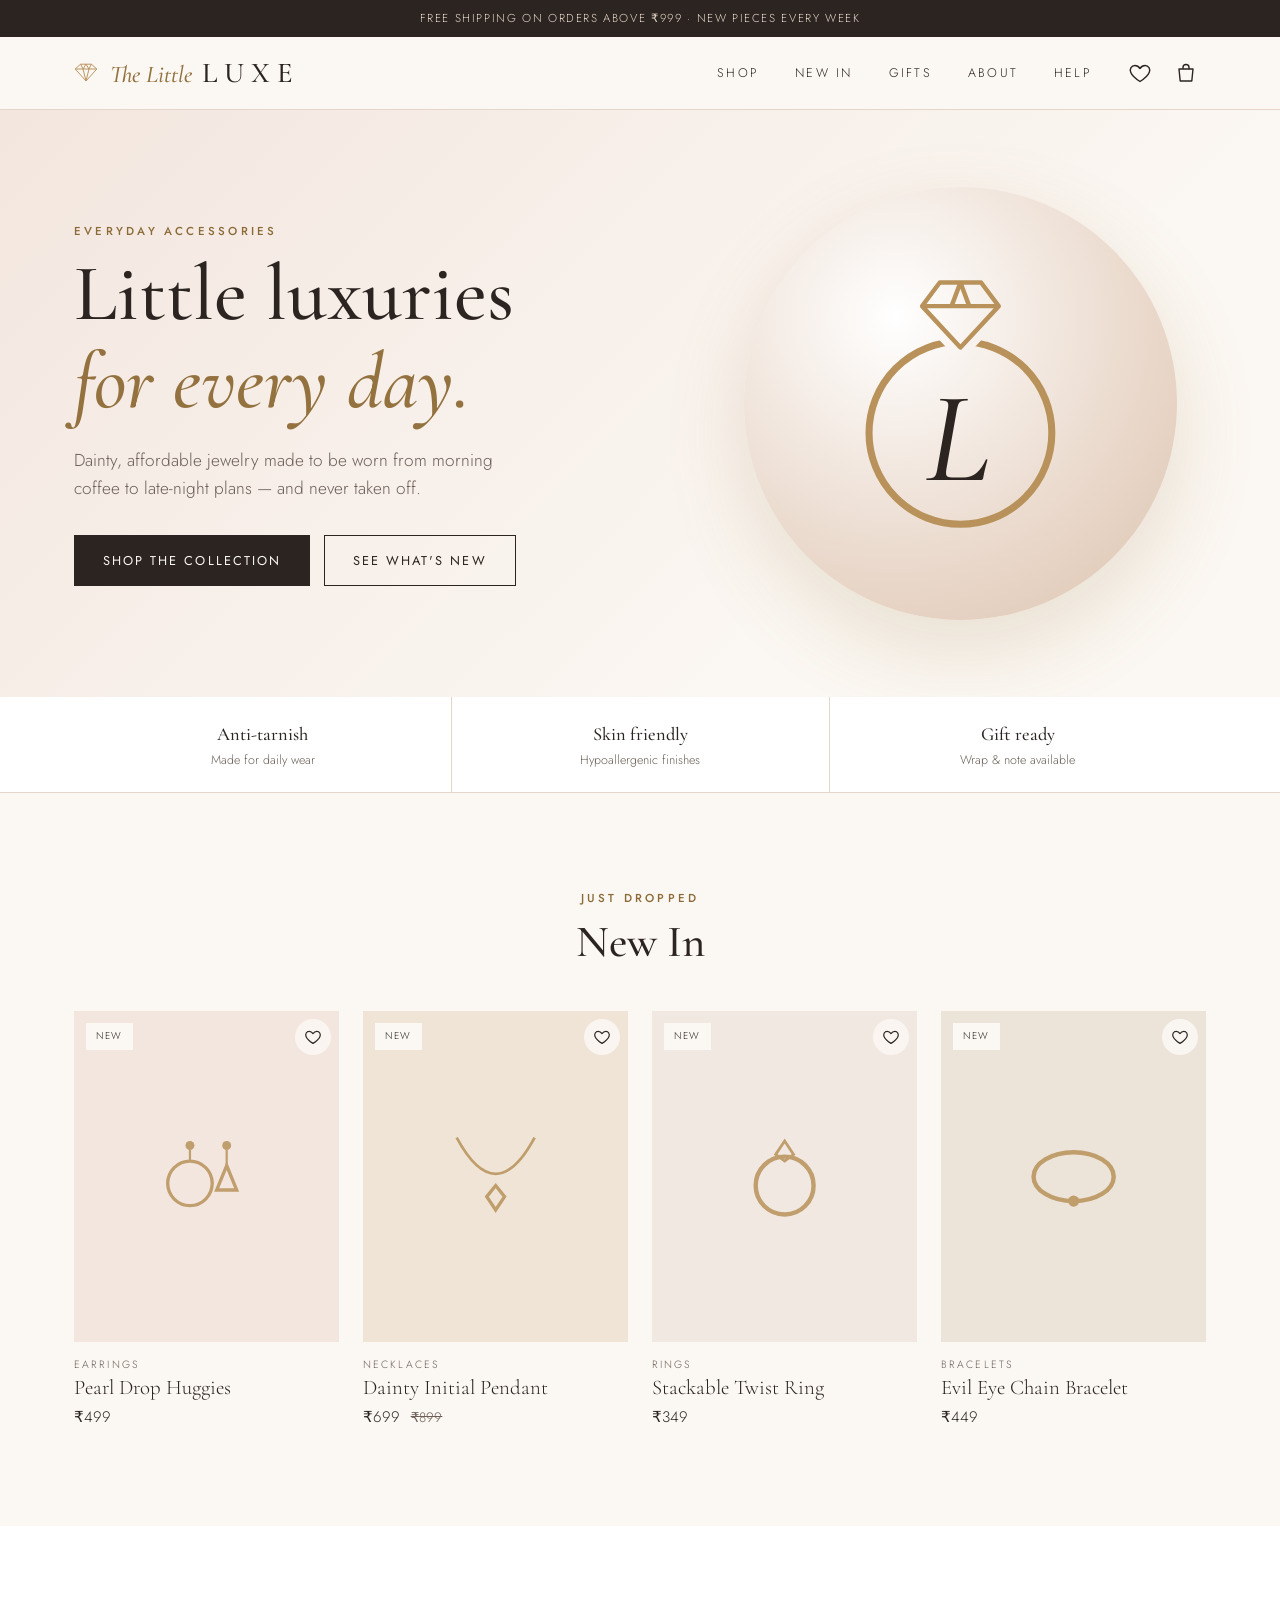
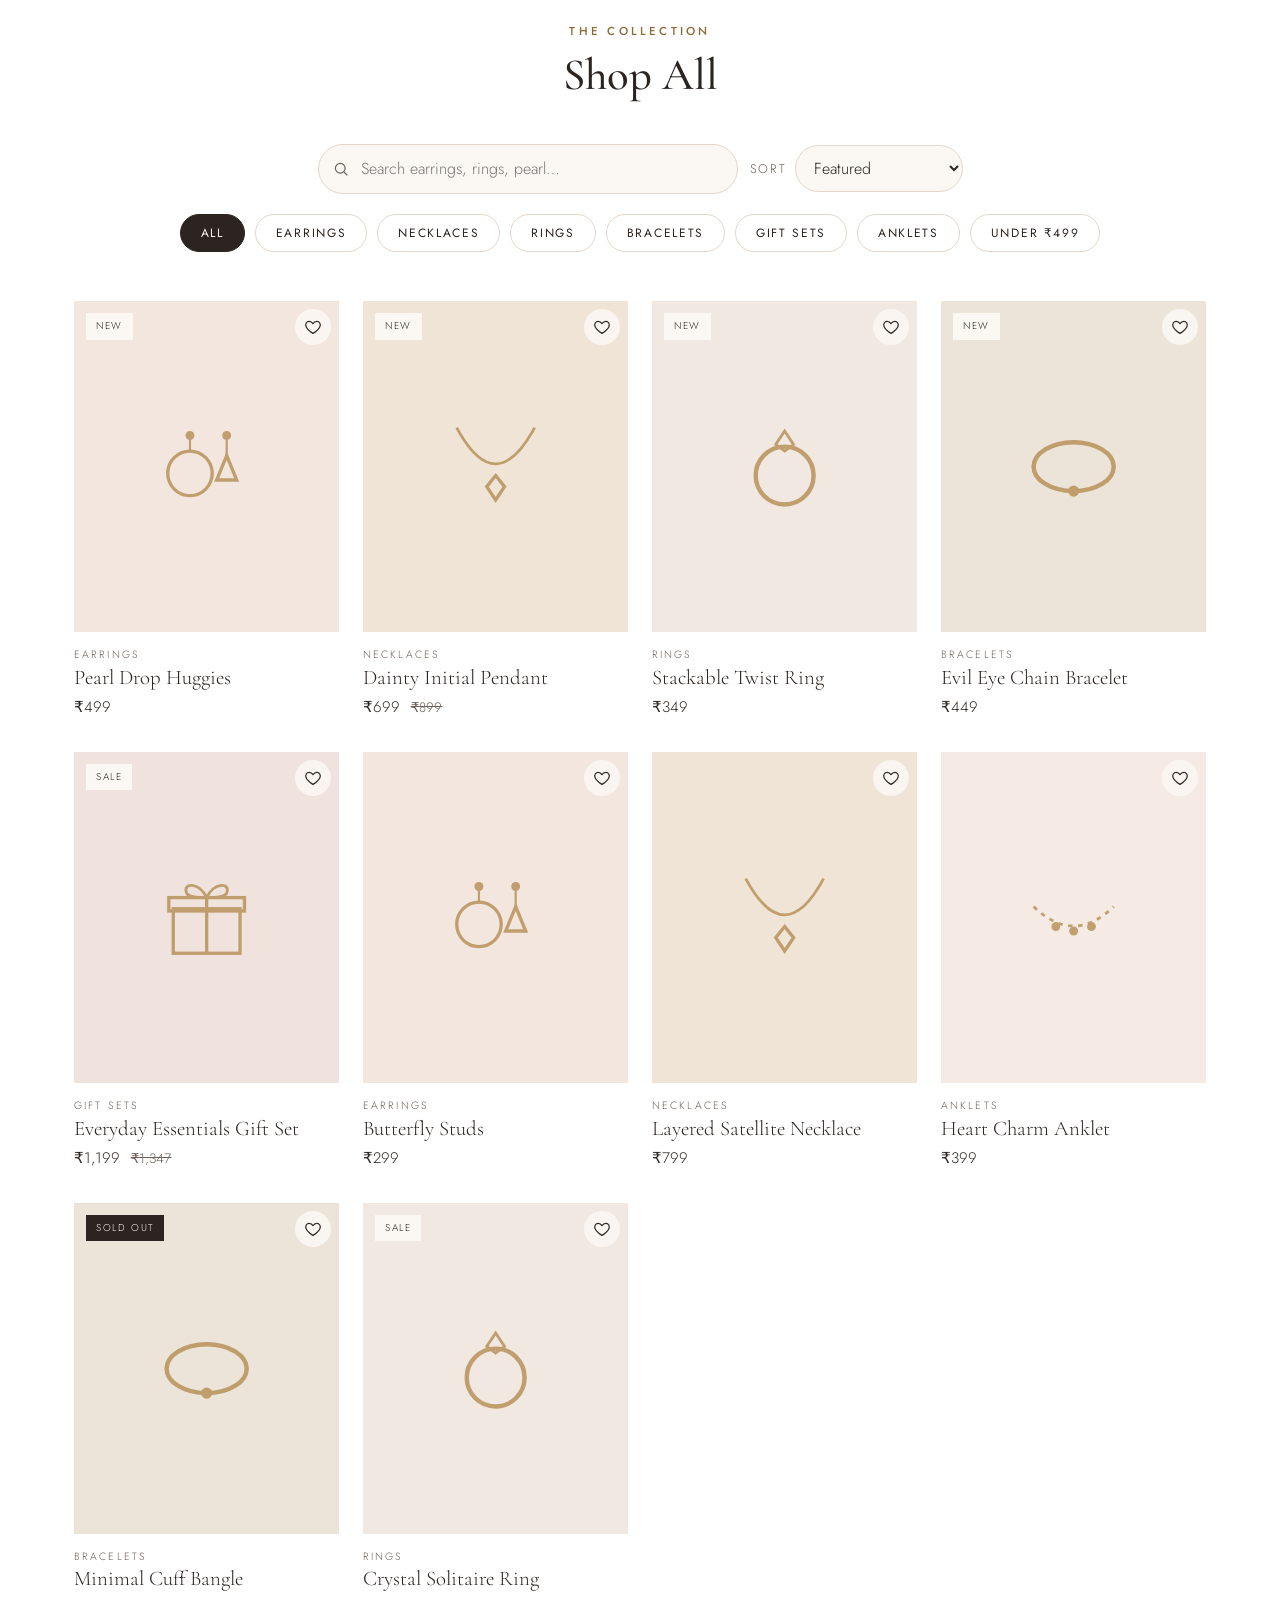
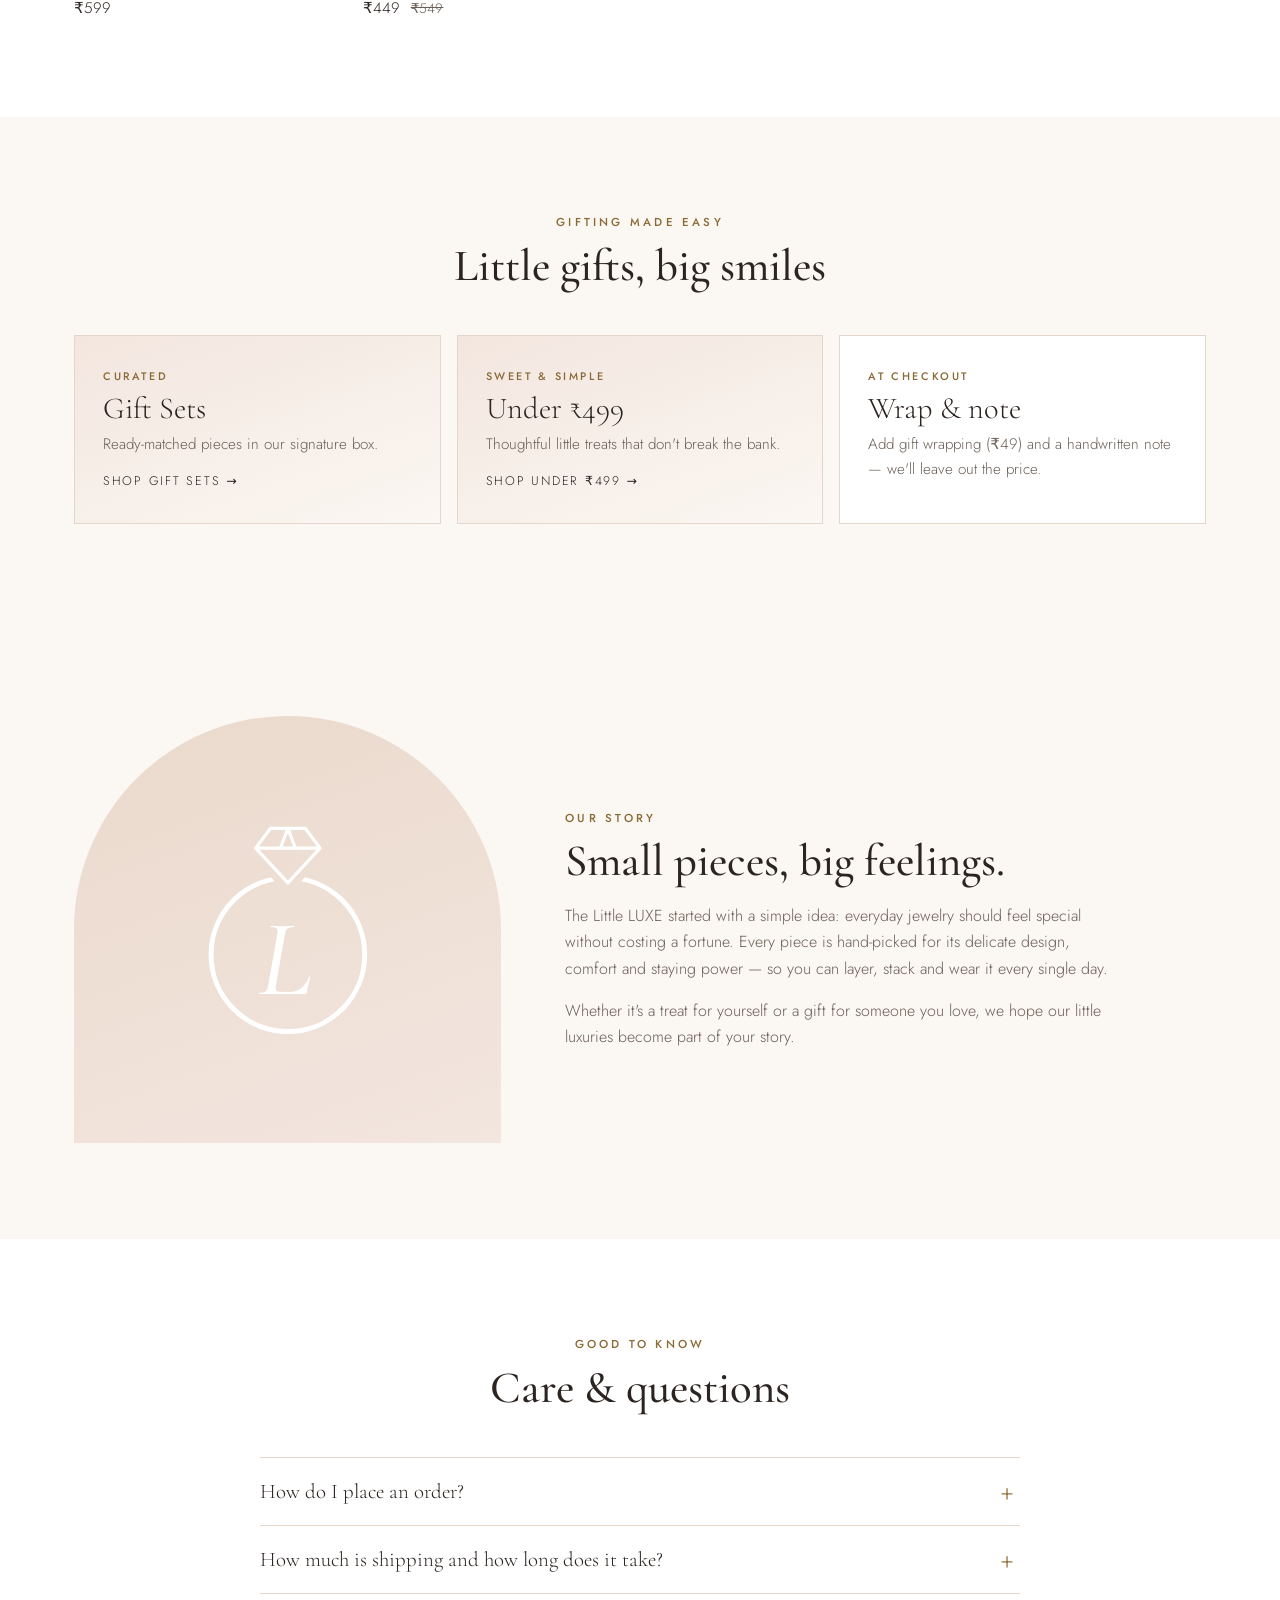
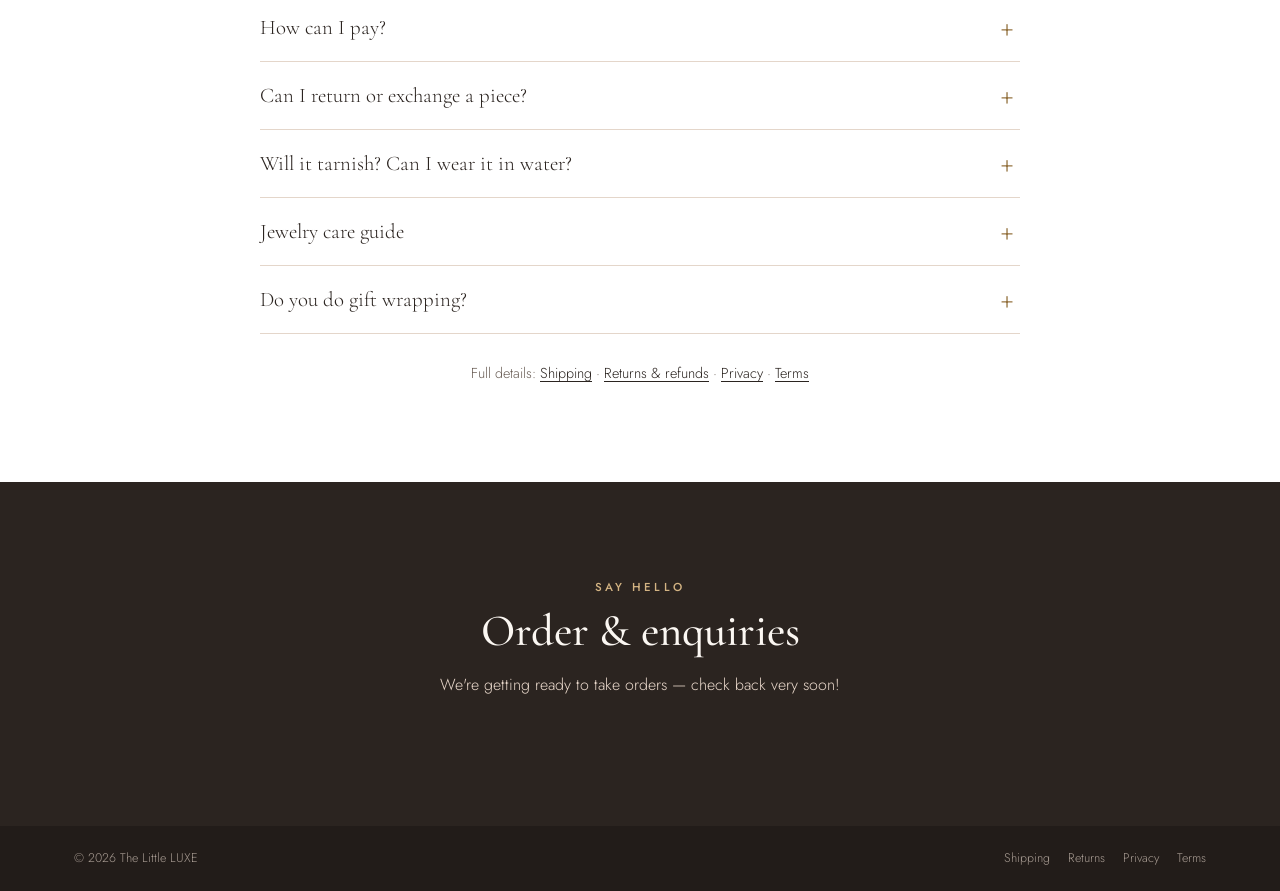
==== commit 100de14d: "Add wishlist, customer accounts and shop manager (AWS-backed) - Wishlist hearts on every piece, a wi" ====
--- a/index.html
+++ b/index.html
@@ -64,9 +64,18 @@
         <a href="#gifts">Gifts</a>
         <a href="#about">About</a>
         <a href="#help">Help</a>
+        <a href="#account" class="nav-account" data-account hidden>Sign in</a>
       </nav>
       <div class="header-actions">
-        <button type="button" class="bag-btn" id="bag-btn" aria-label="Open bag, 0 items" aria-controls="bag">
+        <button type="button" class="icon-btn account-btn" id="account-btn" data-account aria-controls="account" hidden>
+          <svg viewBox="0 0 24 24" aria-hidden="true"><circle cx="12" cy="8.5" r="3.8"/><path d="M4.5 20c1.2-3.8 4-5.6 7.5-5.6s6.3 1.8 7.5 5.6"/></svg>
+          <span class="icon-label" id="account-label">Sign in</span>
+        </button>
+        <button type="button" class="icon-btn" id="wish-btn" aria-label="Open wishlist, 0 items" aria-controls="wish">
+          <svg viewBox="0 0 24 24" aria-hidden="true"><path d="M12 20.5s-7.5-4.6-9.3-9.2C1.4 8 3.4 4.5 6.9 4.5c2.1 0 3.9 1.2 5.1 3 1.2-1.8 3-3 5.1-3 3.5 0 5.5 3.5 4.2 6.8-1.8 4.6-9.3 9.2-9.3 9.2z"/></svg>
+          <span class="bag-count" id="wish-count" hidden>0</span>
+        </button>
+        <button type="button" class="icon-btn bag-btn" id="bag-btn" aria-label="Open bag, 0 items" aria-controls="bag">
           <svg viewBox="0 0 24 24" aria-hidden="true"><path d="M5 8h14l-1.2 12H6.2z M9 8V6.5a3 3 0 0 1 6 0V8"/></svg>
           <span class="bag-count" id="bag-count" hidden>0</span>
         </button>
@@ -308,6 +317,10 @@
         <div class="modal-actions">
           <button type="button" class="btn btn-dark" id="m-add">Add to bag</button>
           <a class="btn btn-line" id="m-order" target="_blank" rel="noopener">Order on WhatsApp</a>
+          <button type="button" class="wish-toggle" id="m-wish" aria-pressed="false">
+            <svg viewBox="0 0 24 24" aria-hidden="true"><path d="M12 20.5s-7.5-4.6-9.3-9.2C1.4 8 3.4 4.5 6.9 4.5c2.1 0 3.9 1.2 5.1 3 1.2-1.8 3-3 5.1-3 3.5 0 5.5 3.5 4.2 6.8-1.8 4.6-9.3 9.2-9.3 9.2z"/></svg>
+            <span>Save to wishlist</span>
+          </button>
         </div>
       </div>
     </div>
@@ -332,6 +345,8 @@
           <label class="check"><input type="checkbox" id="gift-wrap" /> <span>Gift wrap it <span class="muted">(<span data-store="giftWrapPrice" data-money data-free="free">₹49</span>)</span></span></label>
           <label class="field" id="gift-note-wrap" hidden><span>Gift note</span><textarea id="gift-note" rows="2" maxlength="200" placeholder="Happy birthday! Love, …"></textarea></label>
           <label class="field"><span>Your name</span><input type="text" id="cust-name" autocomplete="name" maxlength="60" placeholder="So we know who's ordering" /></label>
+          <label class="field"><span>Delivery address <span class="optional">(optional)</span></span><textarea id="cust-address" rows="3" maxlength="300" autocomplete="street-address" placeholder="House no, street, area, city, PIN code"></textarea></label>
+          <p class="muted small">We remember these on this device for next time.</p>
         </div>
       </div>
       <div class="drawer-foot" id="bag-foot">
@@ -354,9 +369,42 @@
     </aside>
   </div>
 
+  <!-- ===== Wishlist ===== -->
+  <div class="drawer" id="wish" hidden>
+    <div class="drawer-backdrop" data-close-bag></div>
+    <aside class="drawer-panel" role="dialog" aria-modal="true" aria-labelledby="wish-title">
+      <div class="drawer-head">
+        <h3 id="wish-title">Your wishlist</h3>
+        <button type="button" class="modal-close static" data-close-bag aria-label="Close wishlist">×</button>
+      </div>
+      <div class="drawer-body">
+        <ul class="bag-items" id="wish-items"></ul>
+        <div class="bag-empty" id="wish-empty">
+          <p>No favourites yet — tap the ♡ on any piece to save it here.</p>
+          <button type="button" class="btn btn-line" data-close-bag data-goto="#shop">Browse the collection</button>
+        </div>
+        <p class="muted small wish-note" id="wish-note">Saved on this device.</p>
+      </div>
+    </aside>
+  </div>
+
+  <!-- ===== Account (only shown when sign-in is set up) ===== -->
+  <div class="drawer" id="account" hidden>
+    <div class="drawer-backdrop" data-close-bag></div>
+    <aside class="drawer-panel" role="dialog" aria-modal="true" aria-labelledby="account-title">
+      <div class="drawer-head">
+        <h3 id="account-title">Your account</h3>
+        <button type="button" class="modal-close static" data-close-bag aria-label="Close account">×</button>
+      </div>
+      <div class="drawer-body" id="account-body"></div>
+    </aside>
+  </div>
+
   <div class="toast" id="toast" role="status" aria-live="polite" hidden></div>
 
   <script src="products.js"></script>
+  <script src="auth.js"></script>
   <script src="app.js"></script>
+  <script src="account.js"></script>
 </body>
 </html>
--- a/styles.css
+++ b/styles.css
@@ -89,8 +89,10 @@
 .nav { display: flex; gap: 36px; margin-left: auto; margin-right: 28px; }
 @media (max-width: 1000px) { .nav { gap: 22px; margin-right: 18px; } }
 .header-actions { display: flex; align-items: center; gap: 6px; }
-.bag-btn { position: relative; width: 40px; height: 40px; display: grid; place-items: center; background: none; border: 0; cursor: pointer; color: var(--ink); }
-.bag-btn svg { width: 24px; height: 24px; fill: none; stroke: currentColor; stroke-width: 1.4; stroke-linejoin: round; }
+.icon-btn { position: relative; min-width: 40px; height: 40px; display: inline-flex; align-items: center; justify-content: center; gap: 8px; background: none; border: 0; cursor: pointer; color: var(--ink); font: inherit; }
+.icon-btn svg { width: 24px; height: 24px; fill: none; stroke: currentColor; stroke-width: 1.4; stroke-linejoin: round; stroke-linecap: round; }
+.icon-label { font-size: .74rem; letter-spacing: .16em; text-transform: uppercase; }
+.account-btn { padding: 0 6px; }
 .bag-count {
   position: absolute; top: 2px; right: 0; min-width: 18px; height: 18px; padding: 0 5px; border-radius: 9px;
   background: var(--gold); color: var(--ink); font-size: .68rem; font-weight: 500; line-height: 18px; text-align: center;
@@ -104,8 +106,9 @@
 .menu-btn { display: none; background: none; border: 0; width: 32px; height: 32px; cursor: pointer; }
 .menu-btn span { display: block; height: 1.5px; background: var(--ink); margin: 7px 4px; transition: .25s; }
 
-@media (max-width: 760px) {
+@media (max-width: 900px) {
   .menu-btn { display: block; }
+  .icon-label { display: none; }
   .nav {
     position: absolute; top: 72px; left: 0; right: 0; flex-direction: column; gap: 0; margin: 0;
     background: var(--ivory); border-bottom: 1px solid var(--line);
@@ -395,3 +398,101 @@
 .policy p { color: var(--muted); }
 .policy a { color: var(--ink); text-decoration: underline; text-underline-offset: 3px; }
 .policy-updated { margin-top: 36px; font-size: .8rem; }
+
+/* ===== Header on small phones ===== */
+.nav-account { display: none; }
+@media (max-width: 900px) { .nav-account:not([hidden]) { display: block; } }
+@media (max-width: 560px) { .account-btn { display: none !important; } }
+@media (max-width: 400px) {
+  .header-actions { gap: 0; }
+  .icon-btn { min-width: 36px; }
+  .icon-btn svg { width: 22px; height: 22px; }
+}
+
+/* ===== Wishlist hearts ===== */
+.card-wrap { position: relative; }
+.heart {
+  position: absolute; top: 8px; right: 8px; width: 36px; height: 36px; border-radius: 50%; border: 0; cursor: pointer;
+  display: grid; place-items: center; background: rgba(251,247,242,.92); color: var(--ink); transition: transform .15s;
+}
+.heart svg, .wish-toggle svg { width: 18px; height: 18px; fill: none; stroke: currentColor; stroke-width: 1.6; stroke-linejoin: round; }
+.heart[aria-pressed="true"] svg, .wish-toggle[aria-pressed="true"] svg { fill: #b4535a; stroke: #b4535a; }
+.heart:active { transform: scale(.9); }
+.wish-toggle {
+  display: inline-flex; align-items: center; justify-content: center; gap: 8px; padding: 10px; border: 0; background: none; cursor: pointer;
+  font: inherit; font-size: .78rem; letter-spacing: .14em; text-transform: uppercase; color: var(--ink);
+}
+.btn-sm { padding: 8px 14px; font-size: .7rem; margin-top: 8px; width: max-content; }
+.as-btn { border: 0; padding: 0; cursor: pointer; }
+.optional { text-transform: none; letter-spacing: 0; }
+.wish-note { text-align: center; margin-top: 18px; }
+
+/* ===== Account drawer ===== */
+.acct-intro { color: var(--muted); margin-bottom: 18px; }
+.acct-perks { list-style: none; display: grid; gap: 8px; margin: 0 0 22px; color: var(--muted); font-size: .92rem; }
+.acct-perks li::before { content: "✓"; color: var(--gold-dark); margin-right: 10px; }
+.acct-actions { display: grid; gap: 10px; }
+.acct-hello { font-family: var(--serif); font-size: 1.6rem; line-height: 1.2; }
+.acct-email { color: var(--muted); font-size: .85rem; margin-bottom: 18px; word-break: break-all; }
+.acct-section { border-top: 1px solid var(--line); padding: 18px 0; }
+.acct-section h4 { font-family: var(--serif); font-weight: 500; font-size: 1.3rem; margin-bottom: 12px; }
+.acct-form { display: grid; gap: 12px; }
+.acct-status { font-size: .82rem; color: var(--muted); min-height: 1.2em; }
+.order-card { border: 1px solid var(--line); background: var(--white); padding: 14px; margin-bottom: 10px; font-size: .9rem; }
+.order-top { display: flex; justify-content: space-between; gap: 10px; margin-bottom: 6px; }
+.order-no { font-weight: 500; }
+.order-items { color: var(--muted); margin: 0 0 6px; padding-left: 1rem; }
+.pill { display: inline-block; font-size: .66rem; letter-spacing: .14em; text-transform: uppercase; padding: 3px 9px; border-radius: 999px; background: var(--blush); color: var(--ink); }
+.pill.new { background: #f6e7c9; } .pill.confirmed { background: #e4ecd9; } .pill.shipped { background: #dfe7f1; }
+.pill.delivered { background: #d9ecdf; } .pill.cancelled { background: #eee; color: var(--muted); }
+.link-btn { background: none; border: 0; padding: 0; font: inherit; color: var(--ink); text-decoration: underline; text-underline-offset: 3px; cursor: pointer; }
+
+/* ===== Shop manager (admin.html) ===== */
+.admin-head-actions { display: flex; gap: 18px; align-items: center; font-size: .85rem; }
+.admin-main { padding-top: 48px; }
+.admin-card { max-width: 520px; margin: 40px auto; background: var(--white); border: 1px solid var(--line); padding: 36px; text-align: center; display: grid; gap: 14px; justify-items: center; }
+.admin-card h1, .admin-top h1 { font-size: 2.4rem; }
+.admin-card code { background: var(--blush); padding: 2px 6px; font-size: .85em; word-break: break-all; }
+.admin-top { display: flex; justify-content: space-between; align-items: end; gap: 16px; flex-wrap: wrap; margin-bottom: 20px; }
+.admin-save { font-size: .85rem; color: var(--muted); }
+.admin-tabs { display: flex; gap: 4px; border-bottom: 1px solid var(--line); margin-bottom: 22px; }
+.admin-tabs button { background: none; border: 0; border-bottom: 2px solid transparent; padding: 12px 18px; font: inherit; font-size: .8rem; letter-spacing: .16em; text-transform: uppercase; cursor: pointer; color: var(--muted); }
+.admin-tabs button[aria-selected="true"] { color: var(--ink); border-bottom-color: var(--ink); }
+.admin-bar { display: flex; align-items: center; justify-content: space-between; gap: 12px; flex-wrap: wrap; margin-bottom: 16px; }
+.admin-note { background: #f6ecd9; border: 1px solid #e8d4ad; padding: 16px 18px; margin-bottom: 18px; display: grid; gap: 10px; font-size: .92rem; }
+.admin-list { list-style: none; display: grid; gap: 10px; }
+.admin-item { display: grid; grid-template-columns: 64px 1fr auto; gap: 14px; align-items: center; background: var(--white); border: 1px solid var(--line); padding: 10px; }
+.admin-thumb { width: 64px; height: 80px; overflow: hidden; background: var(--blush); display: grid; place-items: center; }
+.admin-thumb img { width: 100%; height: 100%; object-fit: cover; }
+.admin-ph { font-size: 1.6rem; color: var(--gold); }
+.admin-info { display: grid; gap: 4px; min-width: 0; }
+.admin-info strong { font-weight: 500; }
+.admin-flags { display: flex; gap: 16px; }
+.admin-flags .check { gap: 6px; font-size: .82rem; }
+.admin-flags .check input { width: 16px; height: 16px; }
+.admin-actions { display: flex; align-items: center; gap: 6px; flex-wrap: wrap; justify-content: flex-end; }
+.admin-actions .btn-sm { margin-top: 0; }
+.icon-mini { width: 32px; height: 32px; border: 1px solid var(--line); background: var(--ivory); cursor: pointer; font-size: .95rem; }
+.icon-mini:disabled { opacity: .35; cursor: default; }
+@media (max-width: 640px) {
+  .admin-item { grid-template-columns: 56px 1fr; }
+  .admin-thumb { width: 56px; height: 70px; }
+  .admin-actions { grid-column: 1 / -1; justify-content: flex-start; }
+}
+.editor-card { display: block; max-width: 640px; }
+.editor-form { padding: 32px 28px; display: grid; gap: 14px; }
+.editor-form h3 { font-size: 1.9rem; }
+.editor-row { display: grid; grid-template-columns: 1.4fr 1fr 1fr; gap: 12px; }
+@media (max-width: 560px) { .editor-row { grid-template-columns: 1fr 1fr; } .editor-row .field:first-child { grid-column: 1 / -1; } }
+.editor-checks { display: flex; gap: 22px; flex-wrap: wrap; }
+.editor-actions { display: flex; gap: 10px; flex-wrap: wrap; }
+.photo-grid { display: grid; grid-template-columns: repeat(auto-fill, minmax(90px, 1fr)); gap: 8px; }
+.photo-tile { position: relative; aspect-ratio: 4/5; background: var(--blush); overflow: hidden; }
+.photo-tile img { width: 100%; height: 100%; object-fit: cover; }
+.photo-main { position: absolute; left: 4px; bottom: 4px; background: var(--ink); color: var(--ivory); font-size: .6rem; letter-spacing: .12em; text-transform: uppercase; padding: 2px 6px; }
+.photo-btn { position: absolute; top: 4px; right: 4px; width: 26px; height: 26px; border-radius: 50%; border: 0; background: rgba(251,247,242,.92); cursor: pointer; font-size: 1rem; line-height: 1; }
+.photo-btn.star { right: auto; left: 4px; color: var(--gold-dark); }
+.photo-add { width: max-content; cursor: pointer; text-transform: uppercase; }
+.admin-order p { margin: 4px 0; }
+.admin-order a { text-decoration: underline; }
+.admin-note .btn-sm { width: auto; max-width: 100%; white-space: normal; justify-self: start; }
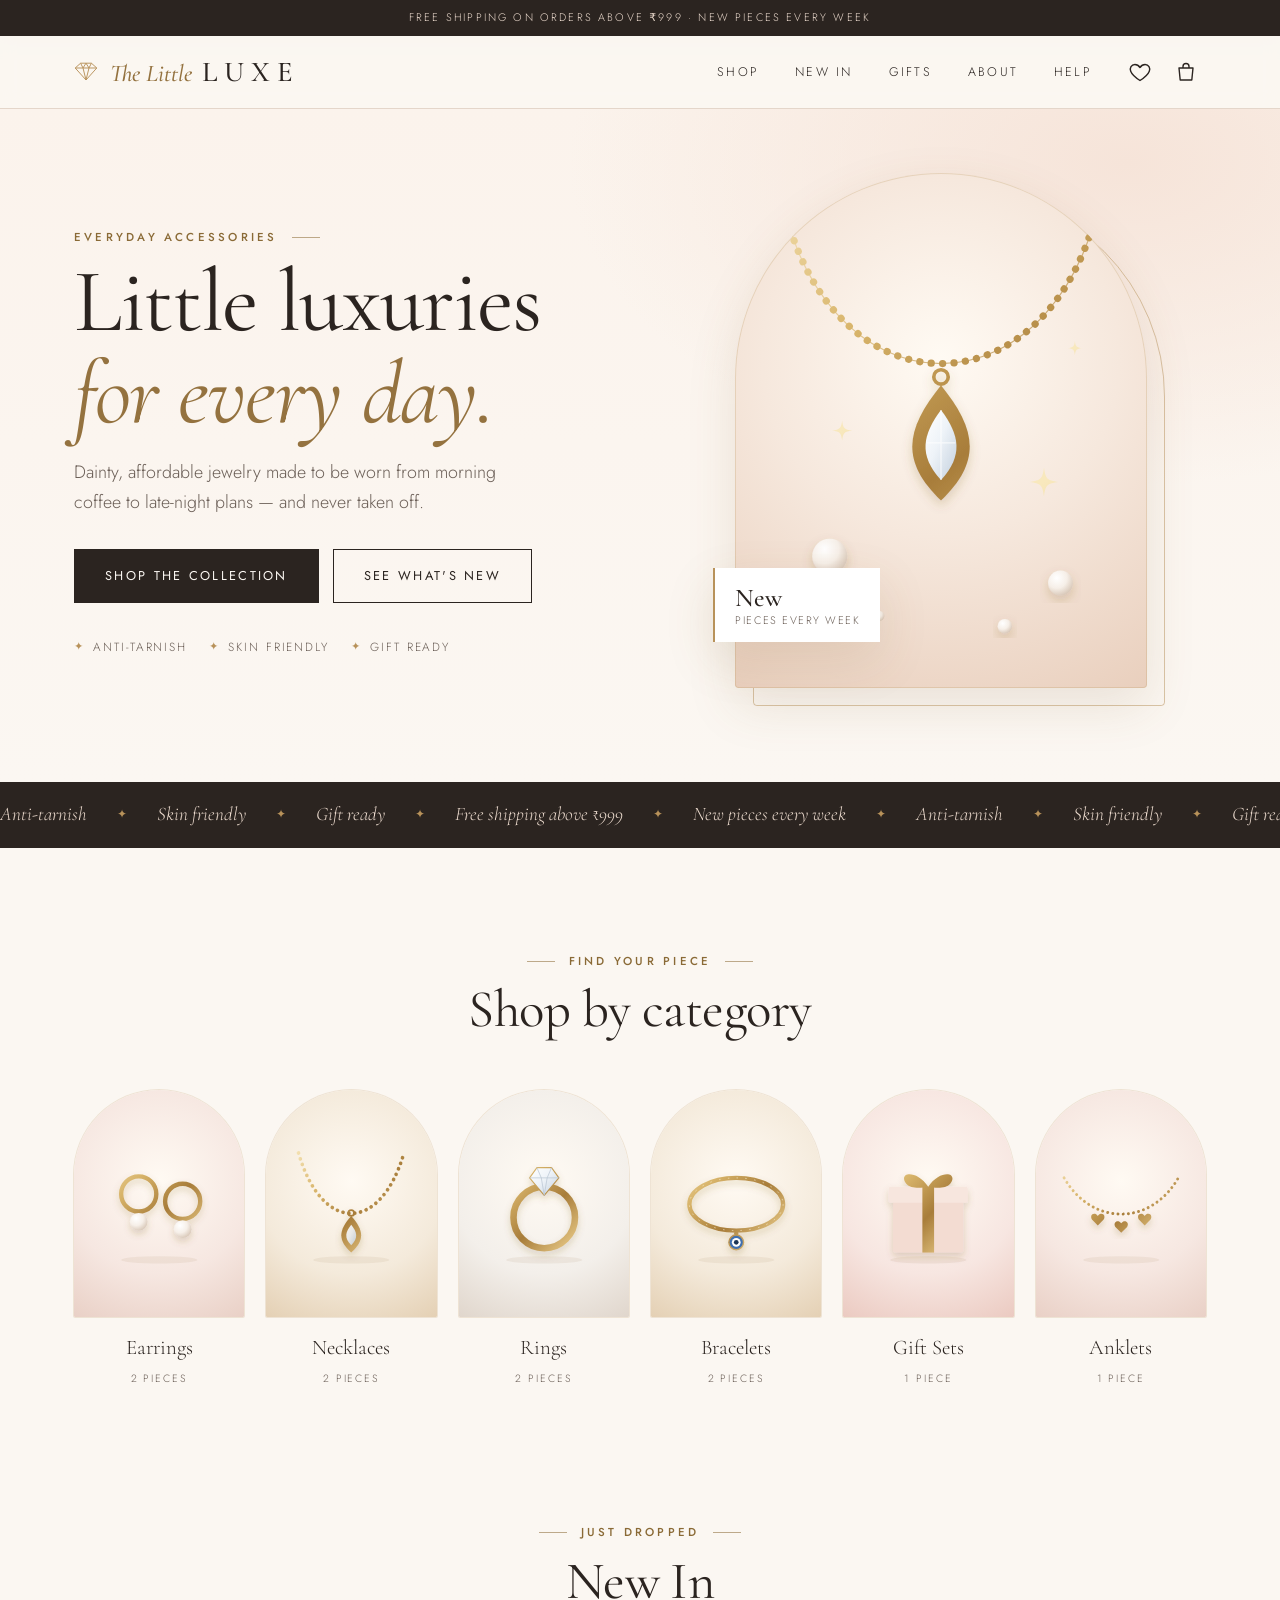
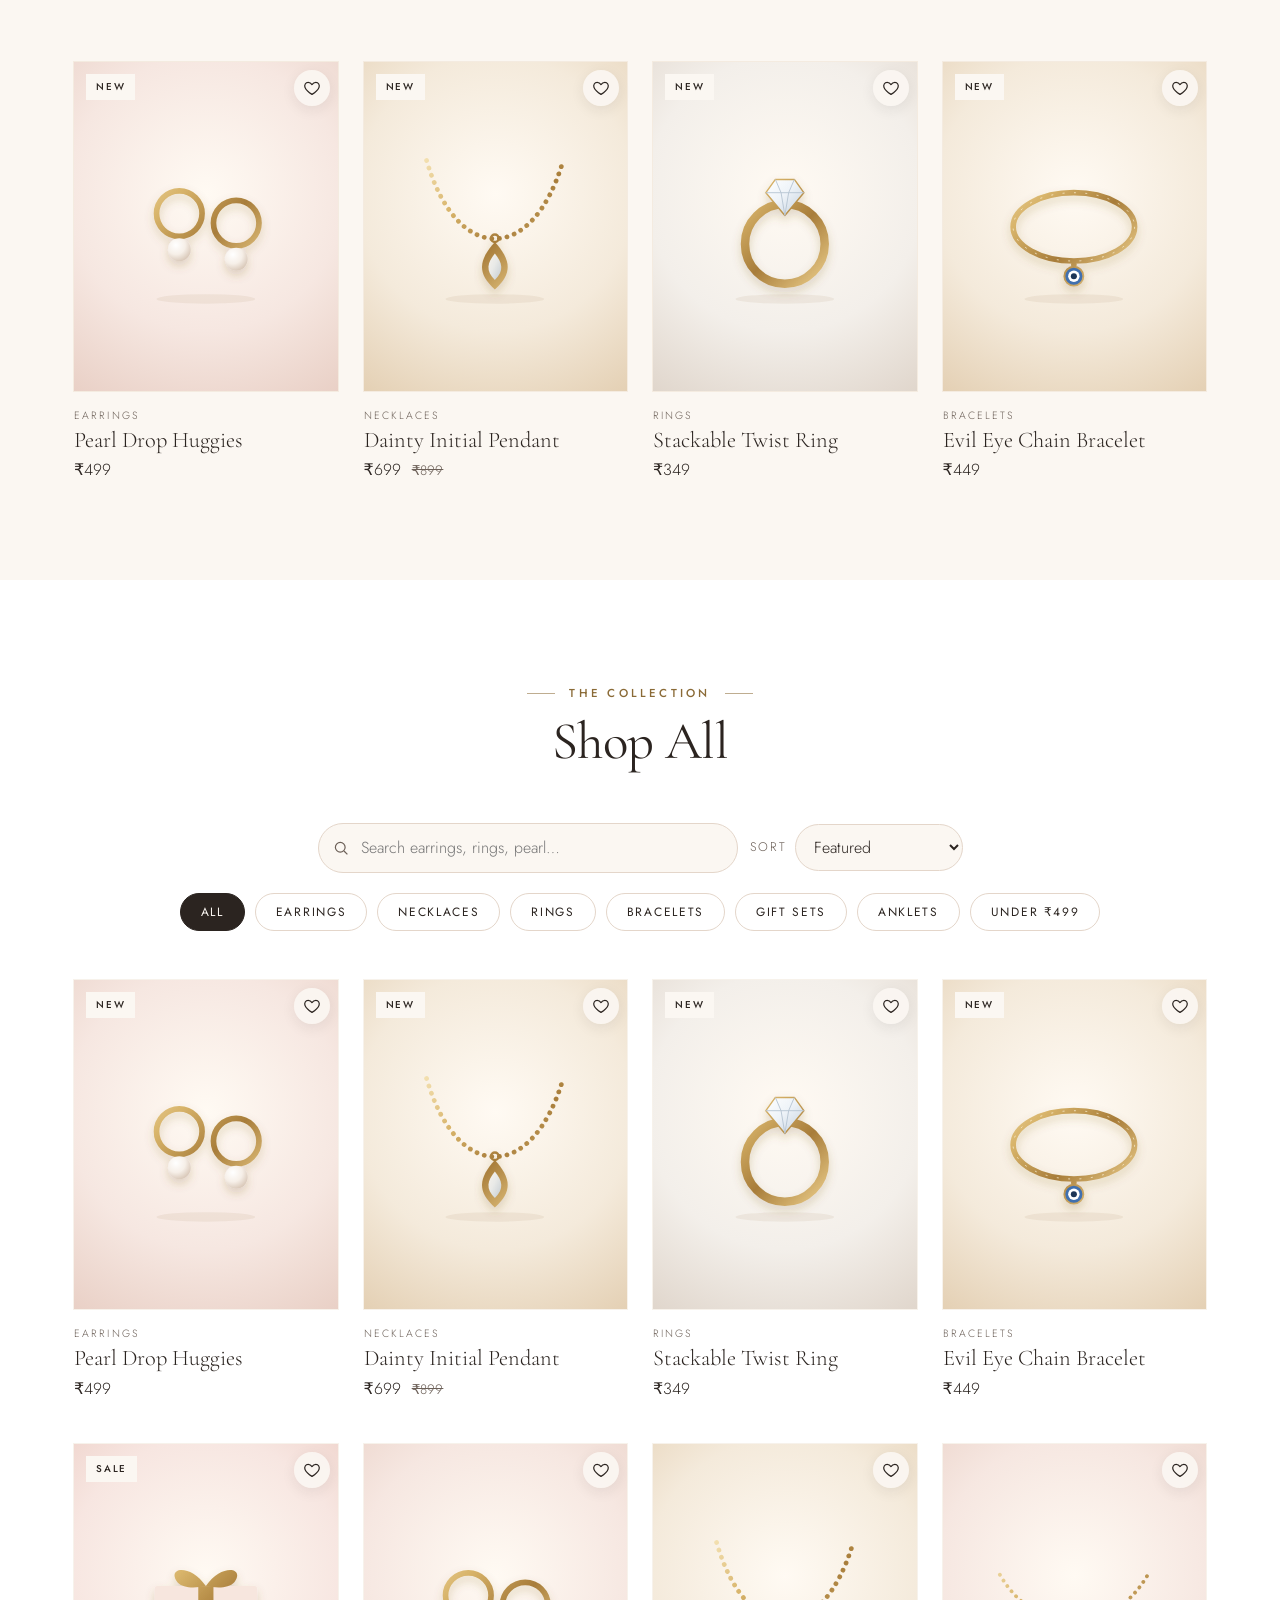
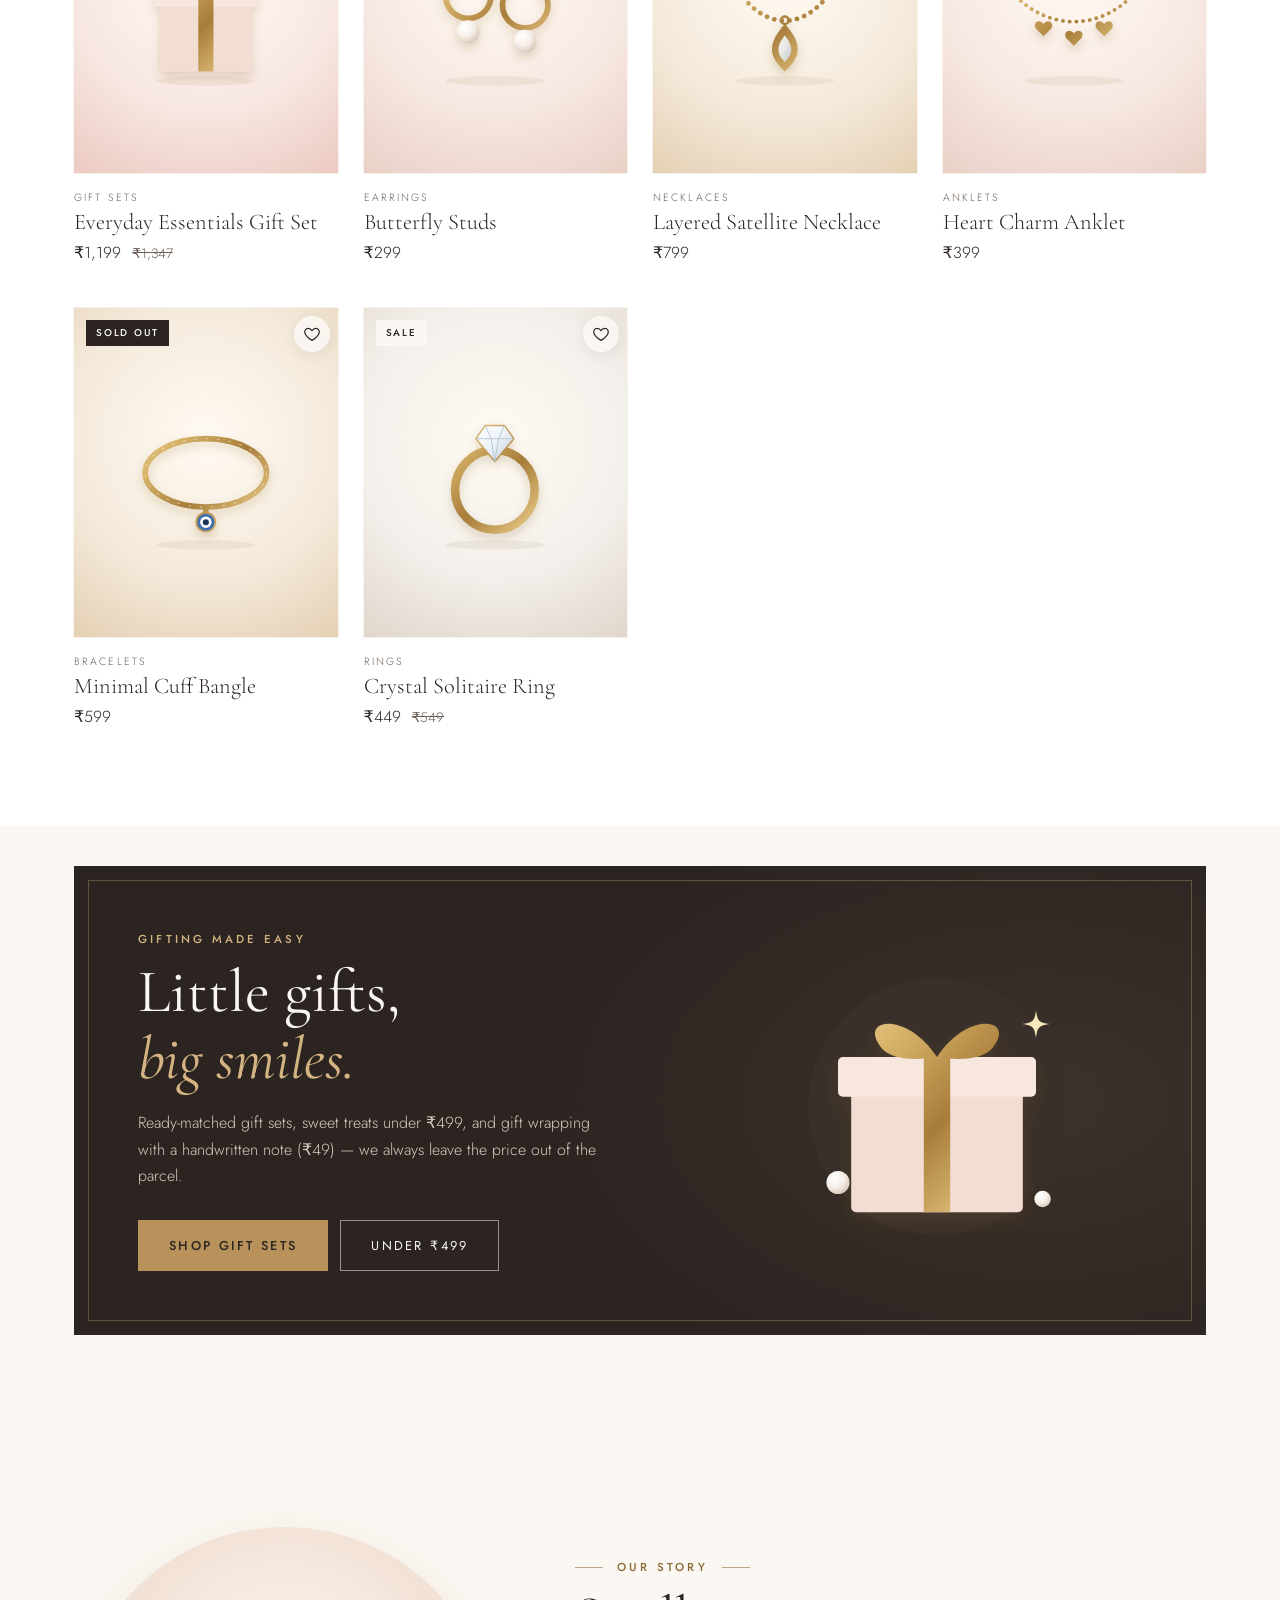
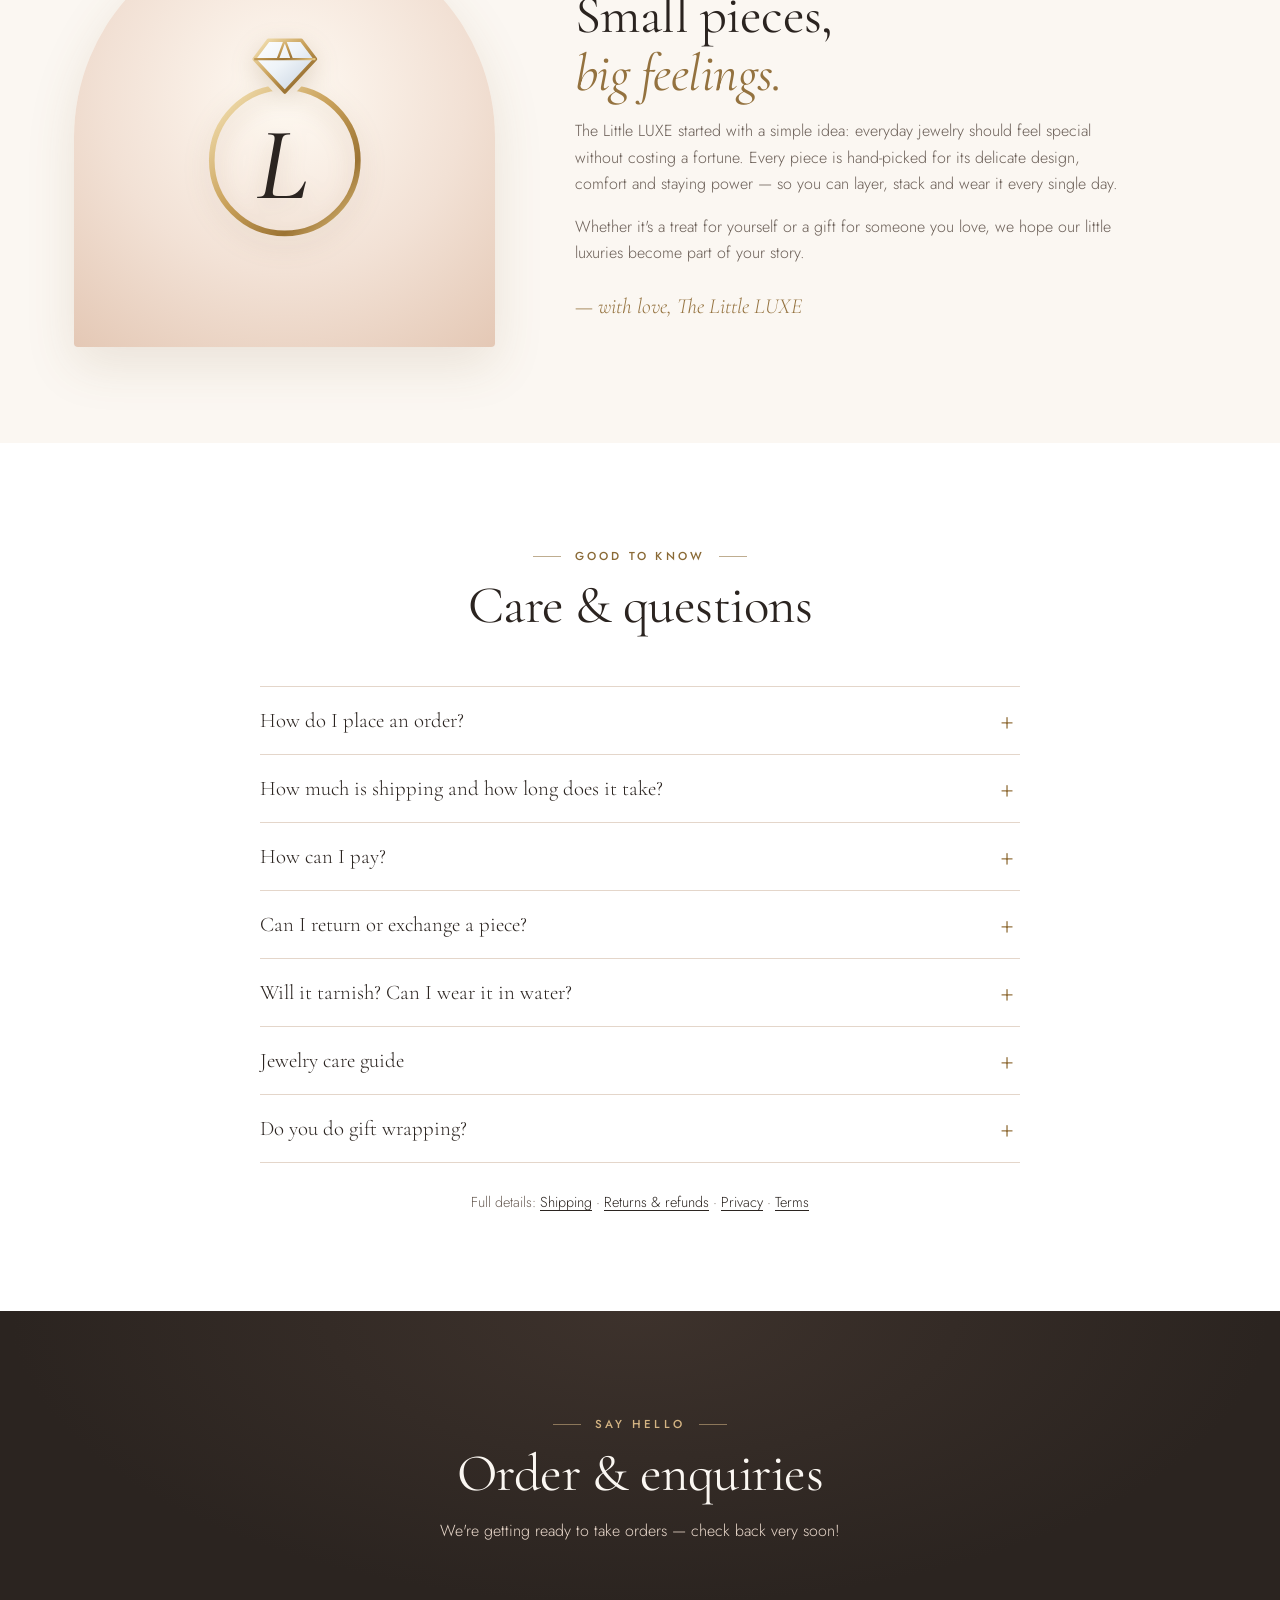
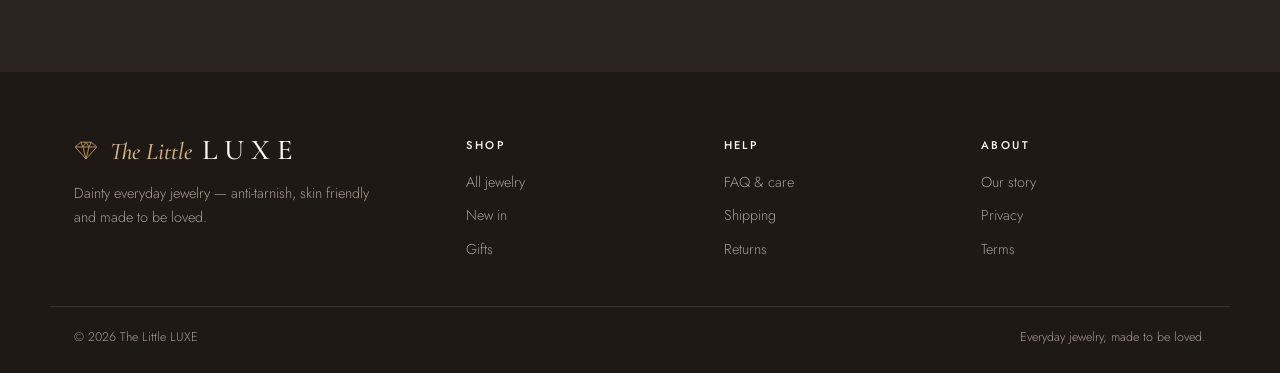
==== commit fd65fd37: "Redesign: richer boutique look - Gold-metallic jewelry artwork with pearl and crystal finishes on so" ====
--- a/index.html
+++ b/index.html
@@ -43,6 +43,28 @@
   <link rel="stylesheet" href="styles.css" />
 </head>
 <body>
+  <!-- Shared gold / pearl / crystal finishes used by the jewelry artwork -->
+  <svg class="defs" width="0" height="0" aria-hidden="true" focusable="false">
+    <defs>
+      <linearGradient id="tll-gold" gradientUnits="userSpaceOnUse" x1="20" y1="20" x2="180" y2="180">
+        <stop offset="0" stop-color="#f8e8bd" /><stop offset=".3" stop-color="#d8b46a" /><stop offset=".55" stop-color="#a87d3a" />
+        <stop offset=".8" stop-color="#e6c784" /><stop offset="1" stop-color="#b88f4c" />
+      </linearGradient>
+      <radialGradient id="tll-pearl" cx=".35" cy=".3" r=".75">
+        <stop offset="0" stop-color="#ffffff" /><stop offset=".55" stop-color="#f6efe8" /><stop offset="1" stop-color="#d8c7b7" />
+      </radialGradient>
+      <linearGradient id="tll-crystal" x1="0" y1="0" x2="1" y2="1">
+        <stop offset="0" stop-color="#ffffff" /><stop offset=".45" stop-color="#eef3f8" /><stop offset="1" stop-color="#c3d0de" />
+      </linearGradient>
+      <linearGradient id="tll-gold-wide" gradientUnits="userSpaceOnUse" x1="0" y1="0" x2="400" y2="500">
+        <stop offset="0" stop-color="#f8e8bd" /><stop offset=".3" stop-color="#d8b46a" /><stop offset=".55" stop-color="#a87d3a" />
+        <stop offset=".8" stop-color="#e6c784" /><stop offset="1" stop-color="#b88f4c" />
+      </linearGradient>
+      <filter id="tll-shadow" x="-30%" y="-30%" width="160%" height="160%">
+        <feDropShadow dx="0" dy="5" stdDeviation="5" flood-color="#7a5a2c" flood-opacity=".22" />
+      </filter>
+    </defs>
+  </svg>
   <a class="skip" href="#shop">Skip to products</a>
 
   <!-- ===== Announcement bar ===== -->
@@ -91,34 +113,67 @@
     <section class="hero">
       <div class="container hero-inner">
         <div class="hero-text">
-          <p class="eyebrow">Everyday accessories</p>
+          <p class="eyebrow eyebrow-line">Everyday accessories</p>
           <h1>Little luxuries<br /><em>for every day.</em></h1>
           <p class="lead">Dainty, affordable jewelry made to be worn from morning coffee to late-night plans — and never taken off.</p>
           <div class="hero-actions">
             <a href="#shop" class="btn btn-dark">Shop the collection</a>
             <a href="#new" class="btn btn-line">See what's new</a>
           </div>
-        </div>
-        <div class="hero-art" aria-hidden="true">
-          <div class="hero-circle"></div>
-          <!-- Monogram: ring with a gem, holding an italic L -->
-          <svg class="hero-ring monogram" viewBox="0 0 100 100">
-            <defs><mask id="hero-mask"><rect width="100" height="100" fill="white"/>
-              <path d="M43 9 H57 L63 17 L50 31 L37 17 Z" fill="black" stroke="black" stroke-width="7" stroke-linejoin="round"/></mask></defs>
-            <circle cx="50" cy="60" r="31" fill="none" stroke="currentColor" stroke-width="2.4" mask="url(#hero-mask)"/>
-            <path d="M43 9 H57 L63 17 L50 31 L37 17 Z M37 17 H63 M47 17 L50 9 L53 17" fill="none" stroke="currentColor" stroke-width="1.5" stroke-linejoin="round"/>
-            <text x="49" y="76" text-anchor="middle">L</text>
-          </svg>
-        </div>
-      </div>
-    </section>
-
-    <!-- ===== Promise strip ===== -->
-    <section class="promise">
-      <div class="container promise-inner">
-        <div><strong>Anti-tarnish</strong><span>Made for daily wear</span></div>
-        <div><strong>Skin friendly</strong><span>Hypoallergenic finishes</span></div>
-        <div><strong>Gift ready</strong><span>Wrap &amp; note available</span></div>
+          <ul class="hero-points">
+            <li>Anti-tarnish</li><li>Skin friendly</li><li>Gift ready</li>
+          </ul>
+        </div>
+        <div class="hero-visual" aria-hidden="true">
+          <div class="hero-arch-outline"></div>
+          <div class="hero-arch">
+            <svg class="hero-svg" viewBox="0 0 400 500">
+              <!-- delicate bead chain -->
+              <path d="M40 -10 C 70 250, 330 250, 360 -10" fill="none" stroke="url(#tll-gold-wide)" stroke-width="7" stroke-linecap="round" stroke-dasharray="0.1 11" />
+              <path d="M40 -10 C 70 250, 330 250, 360 -10" fill="none" stroke="url(#tll-gold-wide)" stroke-width="1.2" opacity=".7" />
+              <!-- pendant -->
+              <g filter="url(#tll-shadow)">
+                <circle cx="200" cy="198" r="7" fill="none" stroke="url(#tll-gold-wide)" stroke-width="3.5" />
+                <path d="M200 206 C 232 246, 242 278, 200 318 C 158 278, 168 246, 200 206 Z" fill="url(#tll-gold-wide)" />
+                <path d="M200 230 C 218 254, 222 274, 200 298 C 178 274, 182 254, 200 230 Z" fill="url(#tll-crystal)" />
+                <path d="M200 230 L 200 298 M186 262 H214" stroke="#ffffff" stroke-width="1.2" opacity=".7" />
+              </g>
+              <!-- floating pearls -->
+              <circle cx="92" cy="372" r="17" fill="url(#tll-pearl)" filter="url(#tll-shadow)" />
+              <circle cx="316" cy="398" r="12" fill="url(#tll-pearl)" filter="url(#tll-shadow)" />
+              <circle cx="262" cy="440" r="7" fill="url(#tll-pearl)" filter="url(#tll-shadow)" />
+              <circle cx="140" cy="430" r="5" fill="url(#tll-pearl)" />
+              <!-- sparkles -->
+              <g fill="url(#tll-gold-wide)">
+                <path transform="translate(300 300)" d="M0 -14 C 1.5 -3, 3 -1.5, 14 0 C 3 1.5, 1.5 3, 0 14 C -1.5 3, -3 1.5, -14 0 C -3 -1.5, -1.5 -3, 0 -14 Z" />
+                <path transform="translate(104 250) scale(.7)" d="M0 -14 C 1.5 -3, 3 -1.5, 14 0 C 3 1.5, 1.5 3, 0 14 C -1.5 3, -3 1.5, -14 0 C -3 -1.5, -1.5 -3, 0 -14 Z" />
+                <path transform="translate(330 170) scale(.5)" d="M0 -14 C 1.5 -3, 3 -1.5, 14 0 C 3 1.5, 1.5 3, 0 14 C -1.5 3, -3 1.5, -14 0 C -3 -1.5, -1.5 -3, 0 -14 Z" />
+              </g>
+            </svg>
+          </div>
+          <div class="hero-badge"><strong>New</strong><span>pieces every week</span></div>
+        </div>
+      </div>
+    </section>
+
+    <!-- ===== Gold ribbon ===== -->
+    <div class="marquee" aria-label="Anti-tarnish, skin friendly, gift ready, free shipping on bigger orders, new pieces every week">
+      <div class="marquee-track" aria-hidden="true">
+        <span>Anti-tarnish</span><i>✦</i><span>Skin friendly</span><i>✦</i><span>Gift ready</span><i>✦</i>
+        <span>Free shipping above <span data-store="freeShippingAbove" data-money>₹999</span></span><i>✦</i><span>New pieces every week</span><i>✦</i>
+        <span>Anti-tarnish</span><i>✦</i><span>Skin friendly</span><i>✦</i><span>Gift ready</span><i>✦</i>
+        <span>Free shipping above <span data-store="freeShippingAbove" data-money>₹999</span></span><i>✦</i><span>New pieces every week</span><i>✦</i>
+      </div>
+    </div>
+
+    <!-- ===== Shop by category ===== -->
+    <section id="categories" class="section cats-section">
+      <div class="container">
+        <div class="section-head">
+          <p class="eyebrow eyebrow-line">Find your piece</p>
+          <h2>Shop by category</h2>
+        </div>
+        <div class="cat-tiles" id="cat-tiles"></div>
       </div>
     </section>
 
@@ -126,7 +181,7 @@
     <section id="new" class="section">
       <div class="container">
         <div class="section-head">
-          <p class="eyebrow">Just dropped</p>
+          <p class="eyebrow eyebrow-line">Just dropped</p>
           <h2>New In</h2>
         </div>
         <div class="grid" id="new-grid"></div>
@@ -137,7 +192,7 @@
     <section id="shop" class="section section-alt">
       <div class="container">
         <div class="section-head">
-          <p class="eyebrow">The collection</p>
+          <p class="eyebrow eyebrow-line">The collection</p>
           <h2>Shop All</h2>
         </div>
         <div class="toolbar">
@@ -164,29 +219,30 @@
     </section>
 
     <!-- ===== Gifting ===== -->
-    <section id="gifts" class="section">
+    <section id="gifts" class="section gifts-section">
       <div class="container">
-        <div class="section-head">
-          <p class="eyebrow">Gifting made easy</p>
-          <h2>Little gifts, big smiles</h2>
-        </div>
-        <div class="gift-tiles">
-          <button type="button" class="gift-tile" data-filter="Gift Sets">
-            <span class="gift-kicker">Curated</span>
-            <span class="gift-title">Gift Sets</span>
-            <span class="gift-text">Ready-matched pieces in our signature box.</span>
-            <span class="gift-link">Shop gift sets →</span>
-          </button>
-          <button type="button" class="gift-tile" data-filter="budget">
-            <span class="gift-kicker">Sweet &amp; simple</span>
-            <span class="gift-title">Under <span data-store="budgetPrice" data-money>₹499</span></span>
-            <span class="gift-text">Thoughtful little treats that don't break the bank.</span>
-            <span class="gift-link">Shop under <span data-store="budgetPrice" data-money>₹499</span> →</span>
-          </button>
-          <div class="gift-tile static">
-            <span class="gift-kicker">At checkout</span>
-            <span class="gift-title">Wrap &amp; note</span>
-            <span class="gift-text">Add gift wrapping (<span data-store="giftWrapPrice" data-money data-free="free">₹49</span>) and a handwritten note — we'll leave out the price.</span>
+        <div class="gift-banner">
+          <div class="gift-copy">
+            <p class="eyebrow">Gifting made easy</p>
+            <h2>Little gifts,<br /><em>big smiles.</em></h2>
+            <p>Ready-matched gift sets, sweet treats under <span data-store="budgetPrice" data-money>₹499</span>, and gift wrapping with a handwritten note (<span data-store="giftWrapPrice" data-money data-free="free">₹49</span>) — we always leave the price out of the parcel.</p>
+            <div class="gift-ctas">
+              <button type="button" class="btn btn-gold" data-filter="Gift Sets">Shop gift sets</button>
+              <button type="button" class="btn btn-line-light" data-filter="budget">Under <span data-store="budgetPrice" data-money>₹499</span></button>
+            </div>
+          </div>
+          <div class="gift-art" aria-hidden="true">
+            <svg viewBox="0 0 200 200">
+              <circle cx="100" cy="104" r="78" fill="#3a302b" />
+              <g filter="url(#tll-shadow)">
+                <rect x="48" y="92" width="104" height="76" rx="3" fill="#f3dcd2" />
+                <rect x="40" y="74" width="120" height="24" rx="3" fill="#f8e7df" />
+                <rect x="92" y="74" width="16" height="94" fill="url(#tll-gold)" />
+                <path d="M100 74 C 82 46, 52 50, 66 68 C 72 76, 88 76, 100 74 Z M100 74 C 118 46, 148 50, 134 68 C 128 76, 112 76, 100 74 Z" fill="url(#tll-gold)" />
+              </g>
+              <circle cx="40" cy="150" r="7" fill="url(#tll-pearl)" /><circle cx="164" cy="160" r="5" fill="url(#tll-pearl)" />
+              <path fill="url(#tll-gold)" transform="translate(160 54) scale(.6)" d="M0 -14 C 1.5 -3, 3 -1.5, 14 0 C 3 1.5, 1.5 3, 0 14 C -1.5 3, -3 1.5, -14 0 C -3 -1.5, -1.5 -3, 0 -14 Z" />
+            </svg>
           </div>
         </div>
       </div>
@@ -196,7 +252,7 @@
     <section id="reviews" class="section section-alt" hidden>
       <div class="container">
         <div class="section-head">
-          <p class="eyebrow">Loved by you</p>
+          <p class="eyebrow eyebrow-line">Loved by you</p>
           <h2>Kind words</h2>
         </div>
         <div class="reviews" id="reviews-list"></div>
@@ -209,17 +265,20 @@
         <div class="about-art" aria-hidden="true">
           <svg class="monogram" viewBox="0 0 100 100">
             <defs><mask id="about-mask"><rect width="100" height="100" fill="white"/>
-              <path d="M43 9 H57 L63 17 L50 31 L37 17 Z" fill="black" stroke="black" stroke-width="7" stroke-linejoin="round"/></mask></defs>
-            <circle cx="50" cy="60" r="31" fill="none" stroke="currentColor" stroke-width="2" mask="url(#about-mask)"/>
-            <path d="M43 9 H57 L63 17 L50 31 L37 17 Z M37 17 H63 M47 17 L50 9 L53 17" fill="none" stroke="currentColor" stroke-width="1.3" stroke-linejoin="round"/>
+              <path d="M43 9 H57 L63 17 L50 31 L37 17 Z" fill="black" stroke="black" stroke-width="7" stroke-linejoin="round"/></mask>
+              <linearGradient id="about-gold" x1="0" y1="0" x2="1" y2="1"><stop offset="0" stop-color="#f8e8bd"/><stop offset=".45" stop-color="#c9a15a"/><stop offset=".75" stop-color="#9c7434"/><stop offset="1" stop-color="#e6c784"/></linearGradient></defs>
+            <circle cx="50" cy="60" r="31" fill="none" stroke="url(#about-gold)" stroke-width="2.4" mask="url(#about-mask)"/>
+            <path d="M43 9 H57 L63 17 L50 31 L37 17 Z" fill="url(#tll-crystal)" stroke="url(#about-gold)" stroke-width="1.5" stroke-linejoin="round"/>
+            <path d="M37 17 H63 M47 17 L50 9 L53 17" fill="none" stroke="url(#about-gold)" stroke-width="1" stroke-linejoin="round"/>
             <text x="49" y="76" text-anchor="middle">L</text>
           </svg>
         </div>
-        <div>
-          <p class="eyebrow">Our story</p>
-          <h2>Small pieces, big feelings.</h2>
+        <div class="about-copy">
+          <p class="eyebrow eyebrow-line">Our story</p>
+          <h2>Small pieces,<br /><em>big feelings.</em></h2>
           <p>The Little LUXE started with a simple idea: everyday jewelry should feel special without costing a fortune. Every piece is hand-picked for its delicate design, comfort and staying power — so you can layer, stack and wear it every single day.</p>
           <p>Whether it's a treat for yourself or a gift for someone you love, we hope our little luxuries become part of your story.</p>
+          <p class="signature">— with love, The Little LUXE</p>
         </div>
       </div>
     </section>
@@ -228,7 +287,7 @@
     <section id="help" class="section section-alt">
       <div class="container help">
         <div class="section-head">
-          <p class="eyebrow">Good to know</p>
+          <p class="eyebrow eyebrow-line">Good to know</p>
           <h2>Care &amp; questions</h2>
         </div>
         <div class="faq">
@@ -274,7 +333,7 @@
     <!-- ===== Contact ===== -->
     <section id="contact" class="section section-dark">
       <div class="container contact">
-        <p class="eyebrow">Say hello</p>
+        <p class="eyebrow eyebrow-line">Say hello</p>
         <h2>Order &amp; enquiries</h2>
         <p id="contact-text">Found something you love? Message us to order — we usually reply within a few hours.</p>
         <div class="contact-actions">
@@ -286,14 +345,36 @@
   </main>
 
   <footer class="footer">
-    <div class="container footer-inner">
-      <span>© <span id="year"></span> The Little LUXE</span>
-      <nav class="footer-links" aria-label="Policies">
+    <div class="container footer-grid">
+      <div class="footer-brand">
+        <a href="#top" class="logo logo-light" aria-label="The Little LUXE home">
+          <svg class="logo-gem" viewBox="0 0 80 64" aria-hidden="true"><path d="M22 4 H58 L76 20 L40 60 L4 20 Z M4 20 H76 M22 4 L30 20 L40 60 M58 4 L50 20 L40 60 M30 20 L40 4 L50 20"/></svg>
+          <span class="logo-words"><span class="logo-small">The Little</span><span class="logo-big">LUXE</span></span>
+        </a>
+        <p>Dainty everyday jewelry — anti-tarnish, skin friendly and made to be loved.</p>
+      </div>
+      <nav class="footer-col" aria-label="Shop">
+        <h4>Shop</h4>
+        <a href="#shop">All jewelry</a>
+        <a href="#new">New in</a>
+        <a href="#gifts">Gifts</a>
+      </nav>
+      <nav class="footer-col" aria-label="Help">
+        <h4>Help</h4>
+        <a href="#help">FAQ &amp; care</a>
         <a href="policies.html#shipping">Shipping</a>
         <a href="policies.html#returns">Returns</a>
+      </nav>
+      <nav class="footer-col" aria-label="About">
+        <h4>About</h4>
+        <a href="#about">Our story</a>
         <a href="policies.html#privacy">Privacy</a>
         <a href="policies.html#terms">Terms</a>
       </nav>
+    </div>
+    <div class="container footer-bottom">
+      <span>© <span id="year"></span> The Little LUXE</span>
+      <span>Everyday jewelry, made to be loved.</span>
     </div>
   </footer>
 
--- a/styles.css
+++ b/styles.css
@@ -496,3 +496,157 @@
 .admin-order p { margin: 4px 0; }
 .admin-order a { text-decoration: underline; }
 .admin-note .btn-sm { width: auto; max-width: 100%; white-space: normal; justify-self: start; }
+
+/* =====================================================================
+   VISUAL REFRESH — richer boutique look
+   ===================================================================== */
+:root { --rose: #b4535a; --cream: #fffaf3; --shadow-soft: 0 18px 50px rgba(122, 90, 44, .13); }
+svg.defs { position: absolute; width: 0; height: 0; overflow: hidden; }
+.announce { letter-spacing: .2em; font-size: .68rem; }
+.header { background: rgba(251, 247, 242, .86); }
+.btn { letter-spacing: .18em; padding: 15px 30px; }
+.btn-dark:hover { background: #4a3e37; }
+
+/* Section labels with fine gold rules */
+.eyebrow-line { display: inline-flex; align-items: center; gap: 14px; }
+.eyebrow-line::before, .eyebrow-line::after { content: ""; width: 28px; height: 1px; background: currentColor; opacity: .55; }
+.section-head { margin-bottom: 52px; }
+.section-head h2, .about-copy h2, .contact h2 { font-size: clamp(2.2rem, 4.4vw, 3.3rem); font-weight: 400; letter-spacing: -.01em; }
+h2 em { font-style: italic; color: var(--gold-dark); }
+
+/* ---------- Hero ---------- */
+.hero {
+  position: relative; overflow: hidden;
+  background: radial-gradient(900px 520px at 88% 8%, #f6e4d9 0%, rgba(246, 228, 217, 0) 62%), linear-gradient(180deg, #fbf3ec 0%, var(--ivory) 100%);
+}
+.hero-inner { grid-template-columns: 1.05fr .95fr; min-height: 640px; gap: 56px; padding-top: 64px; padding-bottom: 76px; }
+.hero h1 { font-size: clamp(3rem, 7vw, 5.6rem); font-weight: 400; letter-spacing: -.015em; line-height: 1.02; }
+.hero .eyebrow-line::before { display: none; }
+.lead { font-size: 1.12rem; }
+.hero-points { list-style: none; display: flex; gap: 22px; flex-wrap: wrap; margin-top: 34px; font-size: .74rem; letter-spacing: .16em; text-transform: uppercase; color: var(--muted); }
+.hero-points li { display: inline-flex; align-items: center; gap: 8px; }
+.hero-points li::before { content: "✦"; color: var(--gold); font-size: .7rem; }
+.hero-visual { position: relative; justify-self: center; width: min(430px, 100%); padding: 0 18px 18px 0; }
+.hero-arch {
+  position: relative; aspect-ratio: 4 / 5; border-radius: 999px 999px 18px 18px; overflow: hidden;
+  background: radial-gradient(circle at 50% 36%, #fffaf3 0%, #f6e8dd 46%, #e9cfbd 100%);
+  box-shadow: var(--shadow-soft), inset 0 0 0 1px rgba(184, 146, 90, .25);
+}
+.hero-arch-outline { position: absolute; inset: 18px 0 0 18px; border: 1px solid rgba(184, 146, 90, .5); border-radius: 999px 999px 18px 18px; pointer-events: none; }
+.hero-svg { width: 100%; height: 100%; display: block; transform-origin: 50% 0; animation: sway 7s ease-in-out infinite; }
+@keyframes sway { 50% { transform: rotate(1.2deg) translateY(4px); } }
+.hero-badge {
+  position: absolute; left: -22px; bottom: 64px; background: var(--white); padding: 14px 20px; display: grid; line-height: 1.25;
+  box-shadow: var(--shadow-soft); border-left: 2px solid var(--gold);
+}
+.hero-badge strong { font-family: var(--serif); font-size: 1.6rem; font-weight: 500; }
+.hero-badge span { font-size: .68rem; letter-spacing: .14em; text-transform: uppercase; color: var(--muted); }
+@media (max-width: 760px) {
+  .hero-inner { min-height: 0; gap: 30px; padding-top: 34px; padding-bottom: 52px; }
+  .hero-visual { width: min(290px, 80%); grid-row: 1; }
+  .hero .eyebrow-line::before { display: block; }
+  .hero-points { justify-content: center; gap: 16px; }
+  .hero-badge { left: -14px; bottom: 34px; padding: 10px 14px; }
+  .hero-badge strong { font-size: 1.25rem; }
+}
+
+/* ---------- Gold ribbon ---------- */
+.marquee { background: var(--ink); color: var(--sand); overflow: hidden; }
+.marquee-track { display: flex; align-items: center; width: max-content; padding: 17px 0; animation: marquee 40s linear infinite; font-family: var(--serif); font-style: italic; font-size: 1.2rem; white-space: nowrap; }
+.marquee-track > * { margin-right: 30px; }
+.marquee-track i { font-style: normal; color: var(--gold); font-size: .75rem; }
+@keyframes marquee { to { transform: translateX(-50%); } }
+
+/* ---------- Product artwork ---------- */
+.ph { display: grid; place-items: center; background: radial-gradient(circle at 50% 40%, var(--cream) 0%, var(--ph1, #f3eee9) 58%, var(--ph2, #e2d8cf) 100%); }
+.ph svg { width: 72%; opacity: 1; overflow: visible; }
+.tone-rose { --ph1: #f6e7e1; --ph2: #e9d0c6; }
+.tone-sand { --ph1: #f4eadb; --ph2: #e4d0b4; }
+.tone-pearl { --ph1: #f3efea; --ph2: #e0d6cc; }
+.tone-blush { --ph1: #f7e6e1; --ph2: #ebcac1; }
+.bag-thumb .ph svg { width: 92%; }
+
+/* ---------- Shop by category ---------- */
+.cats-section { padding-bottom: 32px; }
+.cat-tiles { display: grid; grid-template-columns: repeat(auto-fit, minmax(130px, 1fr)); gap: 22px; }
+.cat-tile { background: none; border: 0; cursor: pointer; font: inherit; color: inherit; display: grid; justify-items: center; gap: 4px; text-align: center; }
+.cat-art { display: block; width: 100%; aspect-ratio: 3 / 4; border-radius: 999px 999px 14px 14px; overflow: hidden; box-shadow: 0 0 0 1px rgba(184, 146, 90, .2); transition: transform .4s ease, box-shadow .4s ease; }
+.cat-art .ph { width: 100%; height: 100%; }
+.cat-art .ph svg { width: 86%; }
+.cat-name { font-family: var(--serif); font-size: 1.3rem; margin-top: 10px; }
+.cat-count { font-size: .66rem; letter-spacing: .18em; text-transform: uppercase; color: var(--muted); }
+@media (hover: hover) { .cat-tile:hover .cat-art { transform: translateY(-5px); box-shadow: var(--shadow-soft), 0 0 0 1px rgba(184, 146, 90, .4); } }
+@media (max-width: 600px) {
+  .cat-tiles { display: flex; overflow-x: auto; scroll-snap-type: x mandatory; gap: 14px; margin: 0 -16px; padding: 0 16px 6px; scrollbar-width: none; }
+  .cat-tiles::-webkit-scrollbar { display: none; }
+  .cat-tile { flex: 0 0 38%; scroll-snap-align: start; }
+}
+
+/* ---------- Product cards ---------- */
+.grid { gap: 42px 26px; }
+.card-img { margin-bottom: 16px; box-shadow: 0 0 0 1px rgba(184, 146, 90, .12); transition: box-shadow .4s ease; }
+.card-quick {
+  position: absolute; left: 12px; right: 12px; bottom: 12px; padding: 10px; text-align: center; background: rgba(251, 247, 242, .95);
+  font-size: .68rem; letter-spacing: .2em; text-transform: uppercase; opacity: 0; transform: translateY(8px); transition: opacity .3s, transform .3s;
+}
+@media (hover: hover) {
+  .card:hover .card-quick { opacity: 1; transform: none; }
+  .card:hover .card-img { box-shadow: var(--shadow-soft); }
+}
+.card-name { font-size: 1.4rem; }
+.card-price { font-size: 1rem; }
+.badge { font-weight: 500; letter-spacing: .18em; }
+.heart { box-shadow: 0 4px 14px rgba(43, 36, 32, .08); }
+@media (max-width: 600px) { .card-name { font-size: 1.15rem; } .card-quick { display: none; } }
+
+/* ---------- Gifting banner ---------- */
+.gifts-section { padding-top: 40px; }
+.gift-banner {
+  position: relative; overflow: hidden; display: grid; grid-template-columns: 1.15fr .85fr; align-items: center; gap: 40px; padding: 64px;
+  background: radial-gradient(700px 420px at 85% 50%, #3d322c 0%, var(--ink) 72%); color: var(--ivory);
+}
+.gift-banner::after { content: ""; position: absolute; inset: 14px; border: 1px solid rgba(212, 180, 131, .32); pointer-events: none; }
+.gift-banner .eyebrow { color: var(--gold-light); }
+.gift-copy h2 { font-size: clamp(2.4rem, 5vw, 3.8rem); font-weight: 400; margin-bottom: 18px; }
+.gift-copy h2 em { color: var(--gold-light); }
+.gift-copy p:not(.eyebrow) { color: #dacbbf; max-width: 470px; margin-bottom: 30px; }
+.gift-ctas { position: relative; z-index: 1; display: flex; gap: 12px; flex-wrap: wrap; }
+.gift-art svg { display: block; width: 100%; max-width: 330px; margin: 0 auto; }
+@media (max-width: 760px) {
+  .gift-banner { grid-template-columns: 1fr; padding: 44px 26px; text-align: center; gap: 18px; }
+  .gift-copy p:not(.eyebrow) { margin-left: auto; margin-right: auto; }
+  .gift-ctas { justify-content: center; }
+  .gift-art { grid-row: 1; }
+  .gift-art svg { max-width: 190px; }
+}
+
+/* ---------- Our story ---------- */
+.about { gap: 80px; }
+.about-art { position: relative; background: radial-gradient(circle at 50% 40%, #fffaf3 0%, #f2e1d5 55%, #e4c8b5 100%); border-radius: 999px 999px 18px 18px; box-shadow: var(--shadow-soft); }
+.about-art .monogram { width: 56%; color: inherit; filter: drop-shadow(0 8px 12px rgba(122, 90, 44, .22)); }
+.about-art .monogram text { fill: var(--ink); }
+.signature { font-family: var(--serif); font-style: italic; font-size: 1.35rem; color: var(--gold-dark) !important; margin-top: 1.4rem !important; }
+@media (max-width: 760px) { .about { gap: 36px; } .about-art { margin: 0 auto; width: 100%; } }
+
+/* ---------- Contact ---------- */
+.section-dark { background: radial-gradient(900px 420px at 50% 0%, #3d322c 0%, var(--ink) 70%); }
+
+/* ---------- Footer ---------- */
+.footer { background: #1f1916; color: #a89c93; padding: 64px 0 0; }
+.footer:has(> .footer-inner) { padding: 22px 0; }
+.footer-grid { display: grid; grid-template-columns: 1.6fr 1fr 1fr 1fr; gap: 32px; padding-bottom: 44px; }
+.footer-brand p { margin-top: 16px; max-width: 300px; font-size: .9rem; line-height: 1.7; }
+.logo-light { color: var(--ivory); width: max-content; }
+.logo-light .logo-small { color: var(--gold-light); }
+.footer-col { display: grid; gap: 10px; align-content: start; font-size: .9rem; }
+.footer-col h4 { font-family: var(--sans); font-weight: 500; font-size: .7rem; letter-spacing: .22em; text-transform: uppercase; color: var(--ivory); margin-bottom: 6px; }
+.footer-col a:hover { color: var(--ivory); }
+.footer-bottom { display: flex; justify-content: space-between; gap: 12px; flex-wrap: wrap; border-top: 1px solid #3a302b; padding-top: 20px; padding-bottom: 26px; font-size: .78rem; }
+@media (max-width: 760px) { .footer-grid { grid-template-columns: 1fr 1fr; } .footer-brand { grid-column: 1 / -1; } }
+
+@media (prefers-reduced-motion: reduce) { .marquee-track, .hero-svg { animation: none !important; } }
+/* phone overrides that must come after the refresh rules above */
+@media (max-width: 760px) { .hero-inner { grid-template-columns: 1fr; } }
+@media (max-width: 600px) { .grid { gap: 28px 12px; } .btn { padding: 14px 24px; } }
+.btn-line, .btn-line-light { background: transparent; }
+.btn-line-light:hover { background: var(--ivory); color: var(--ink); }
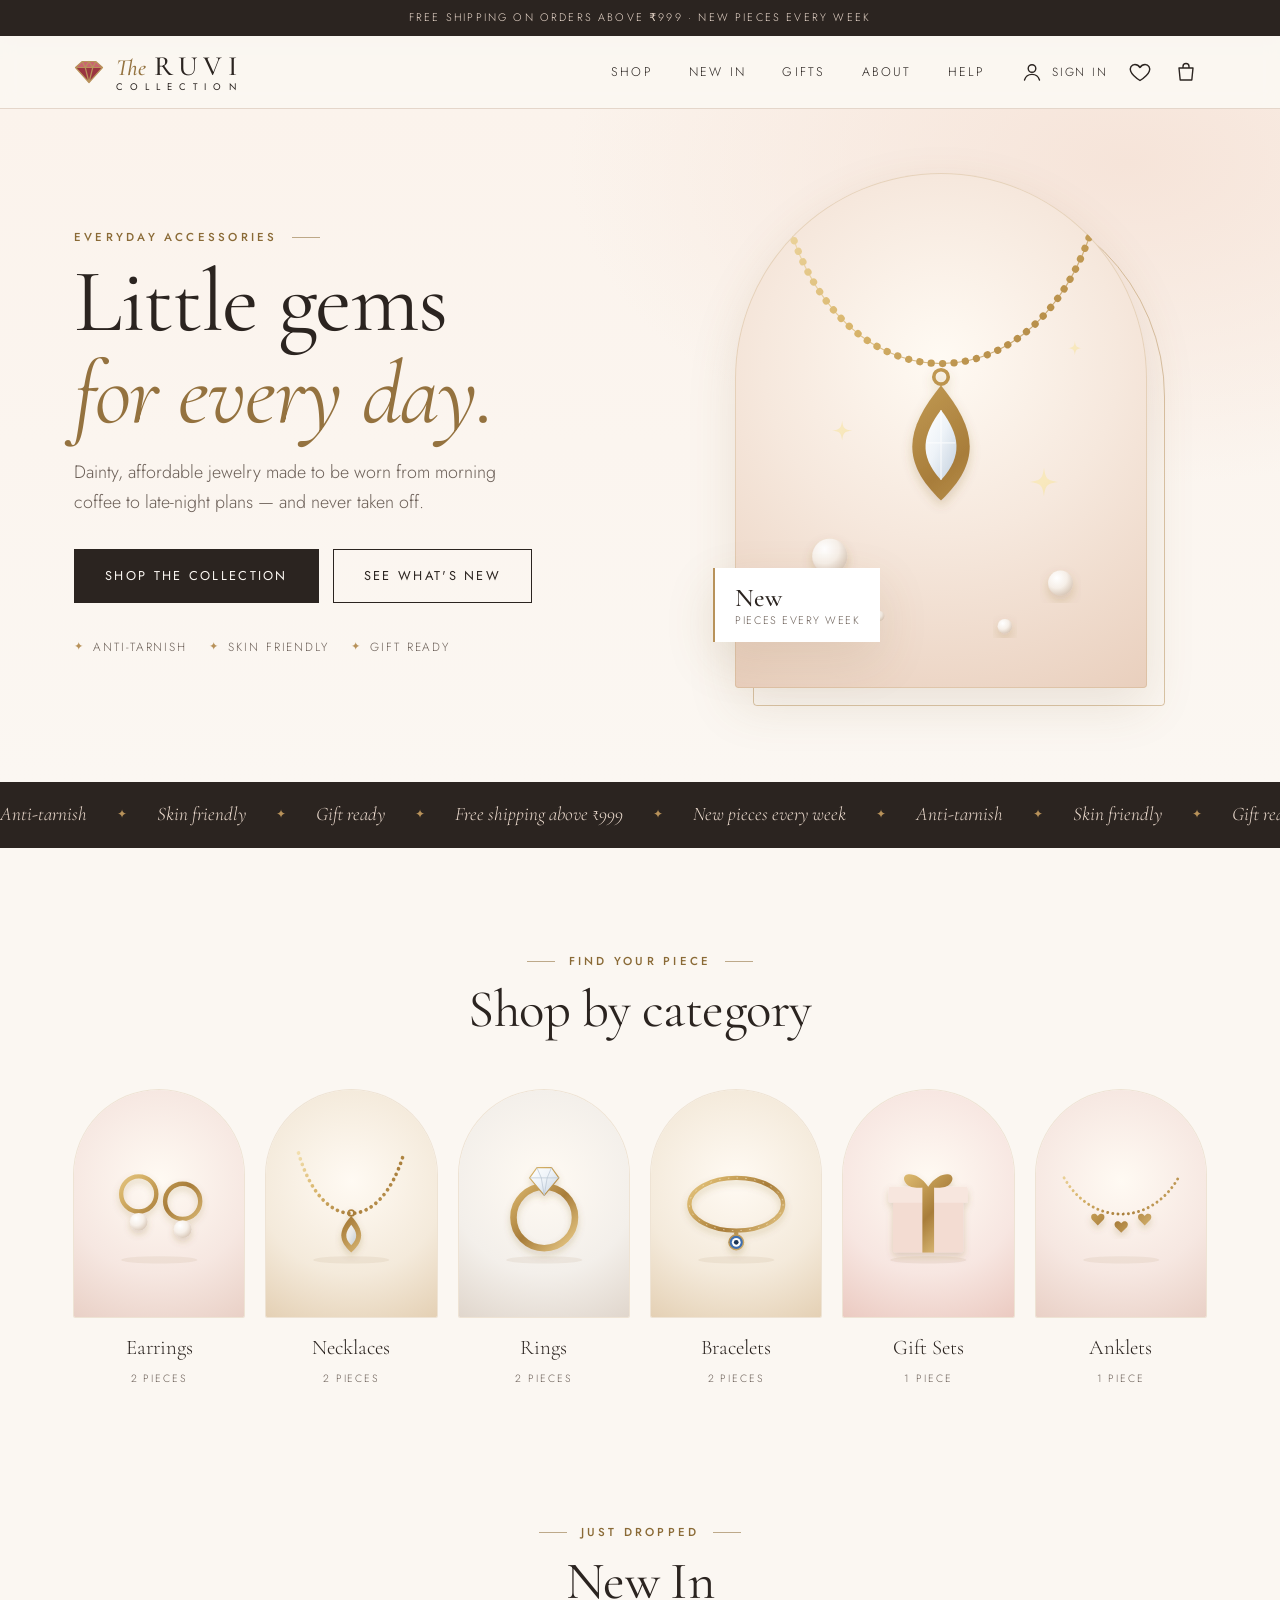
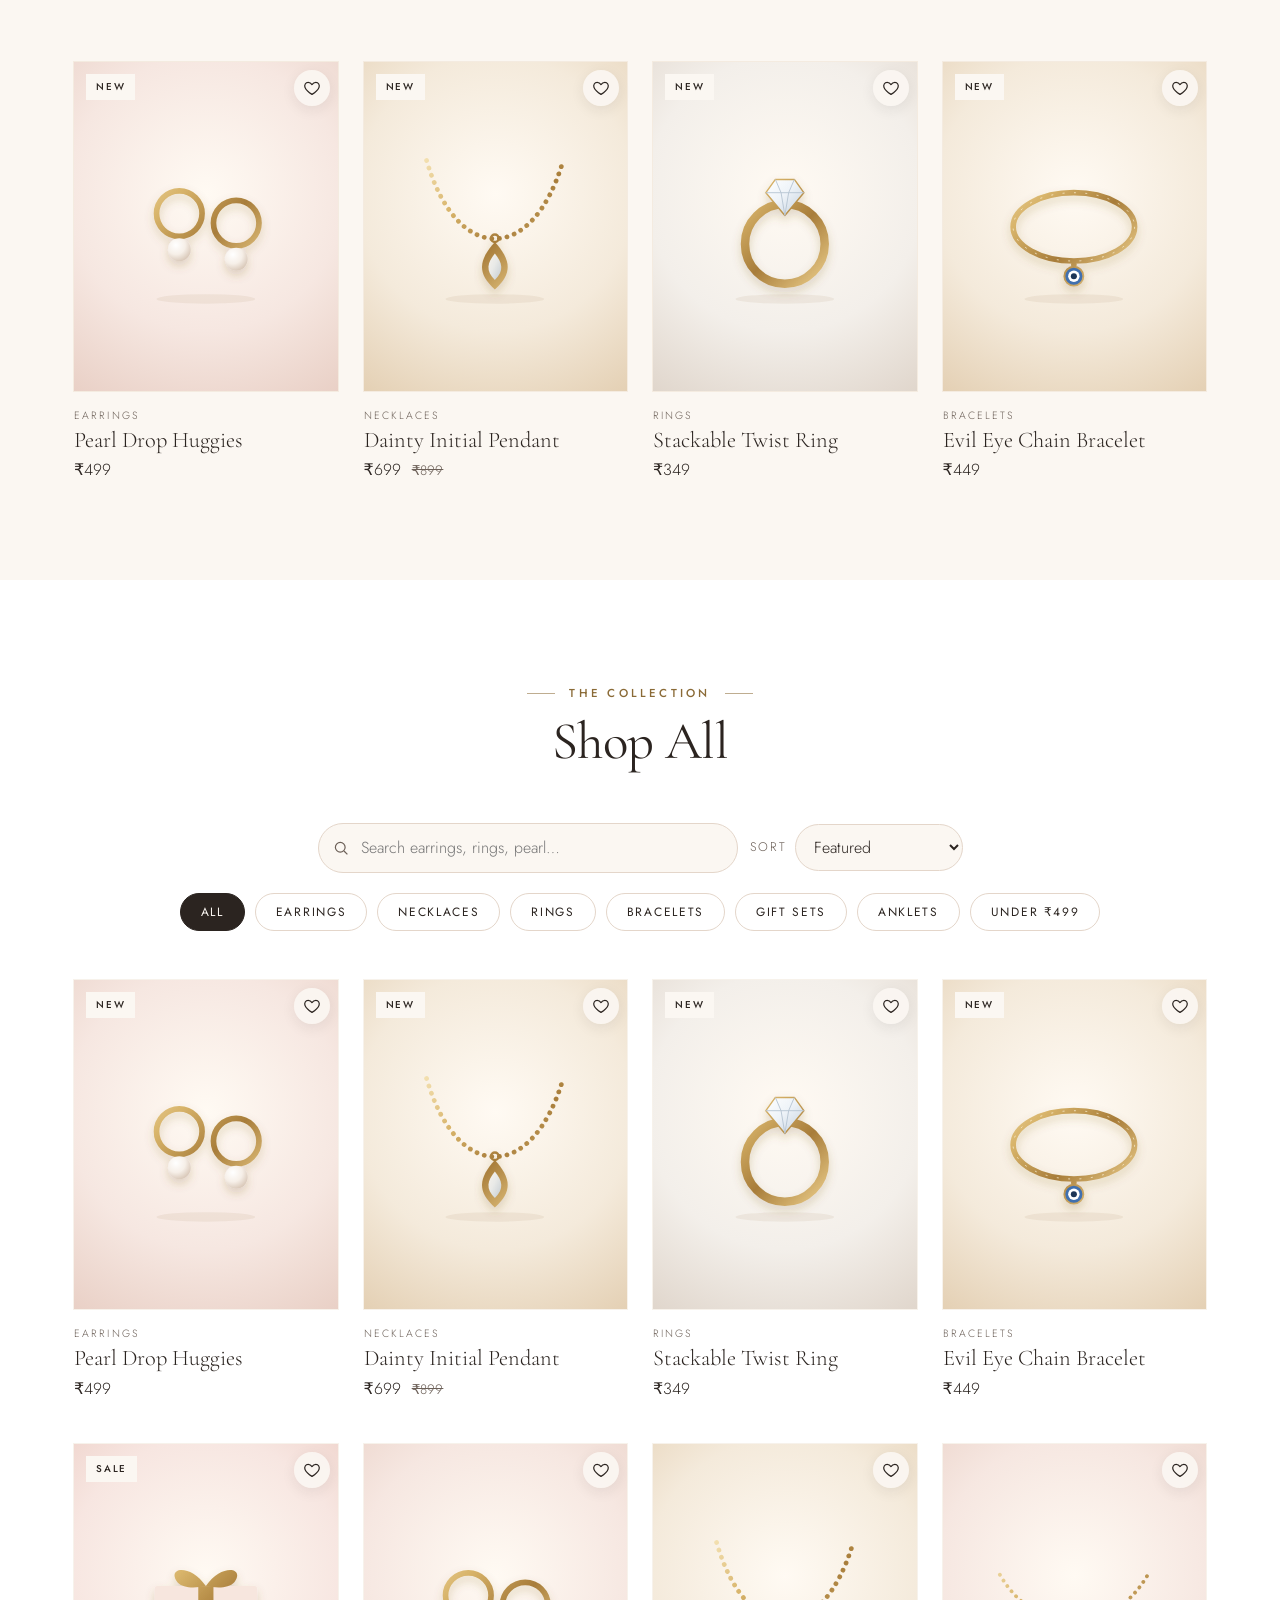
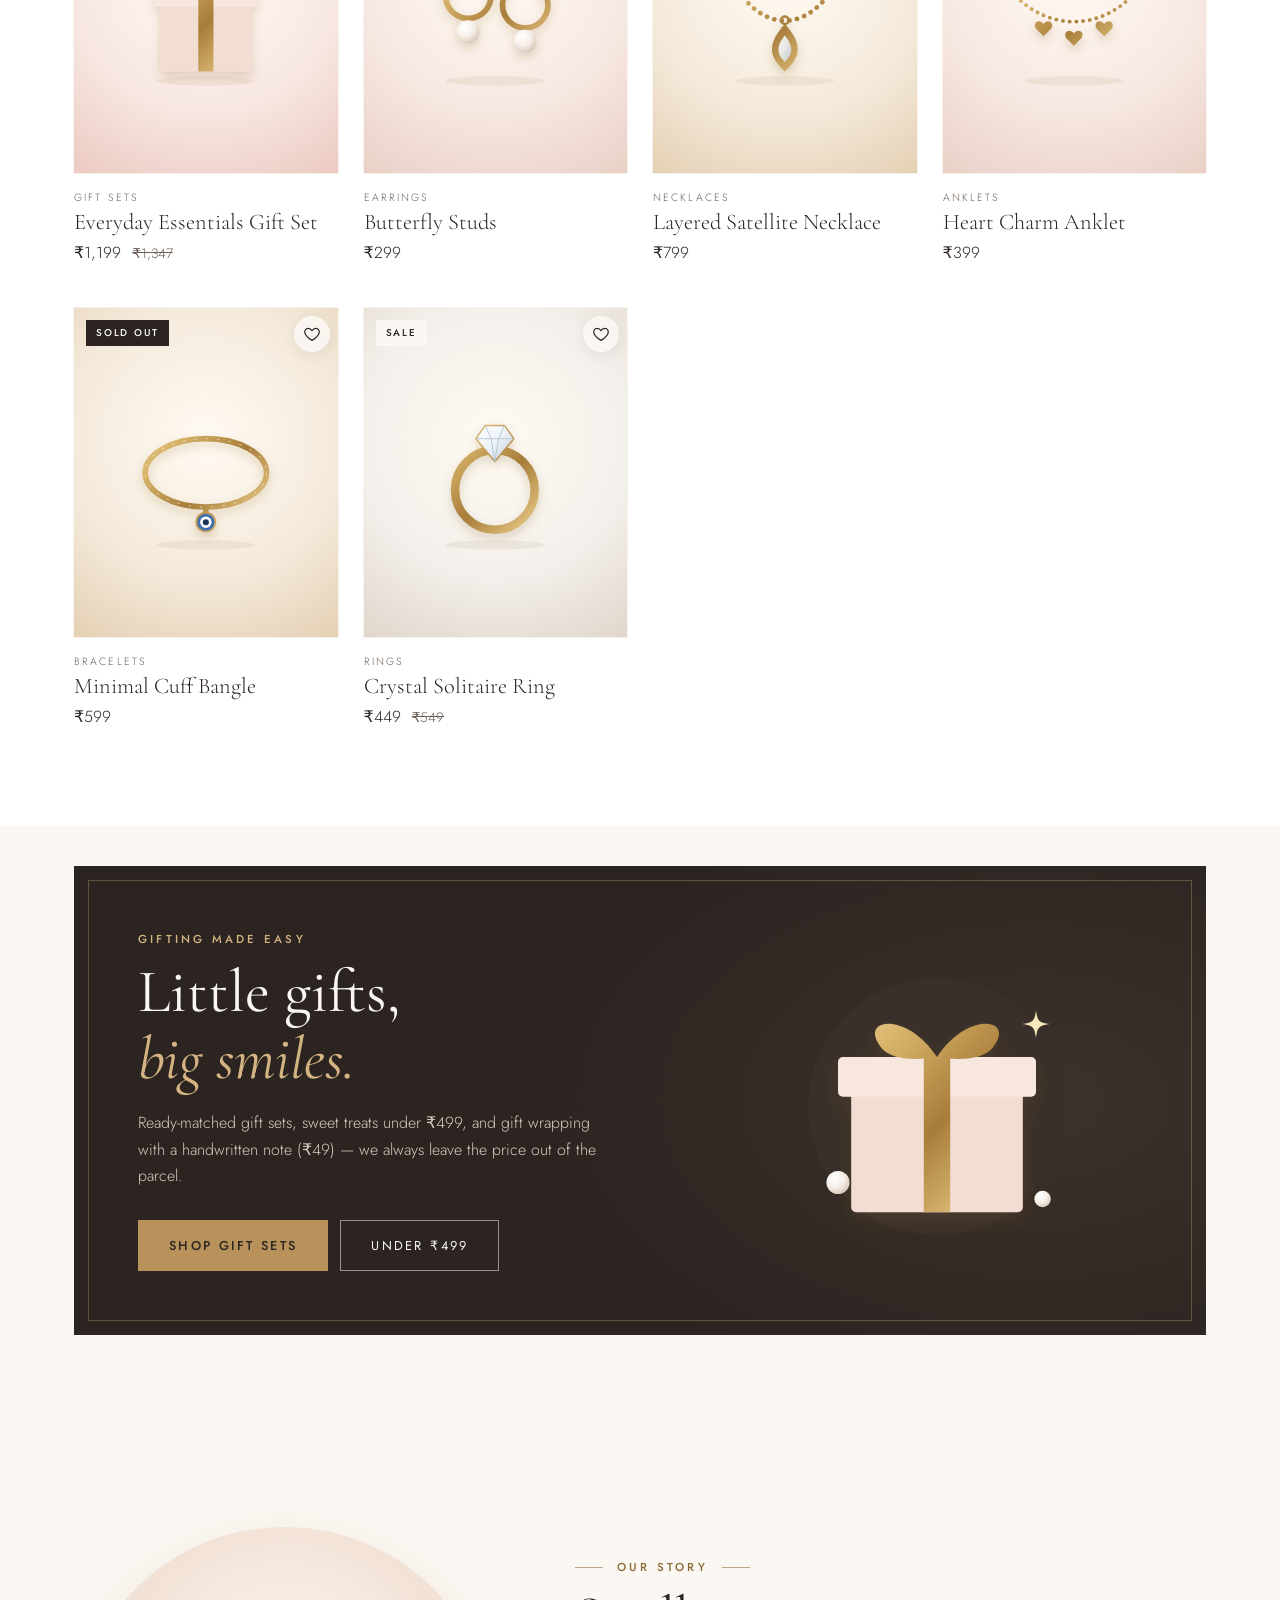
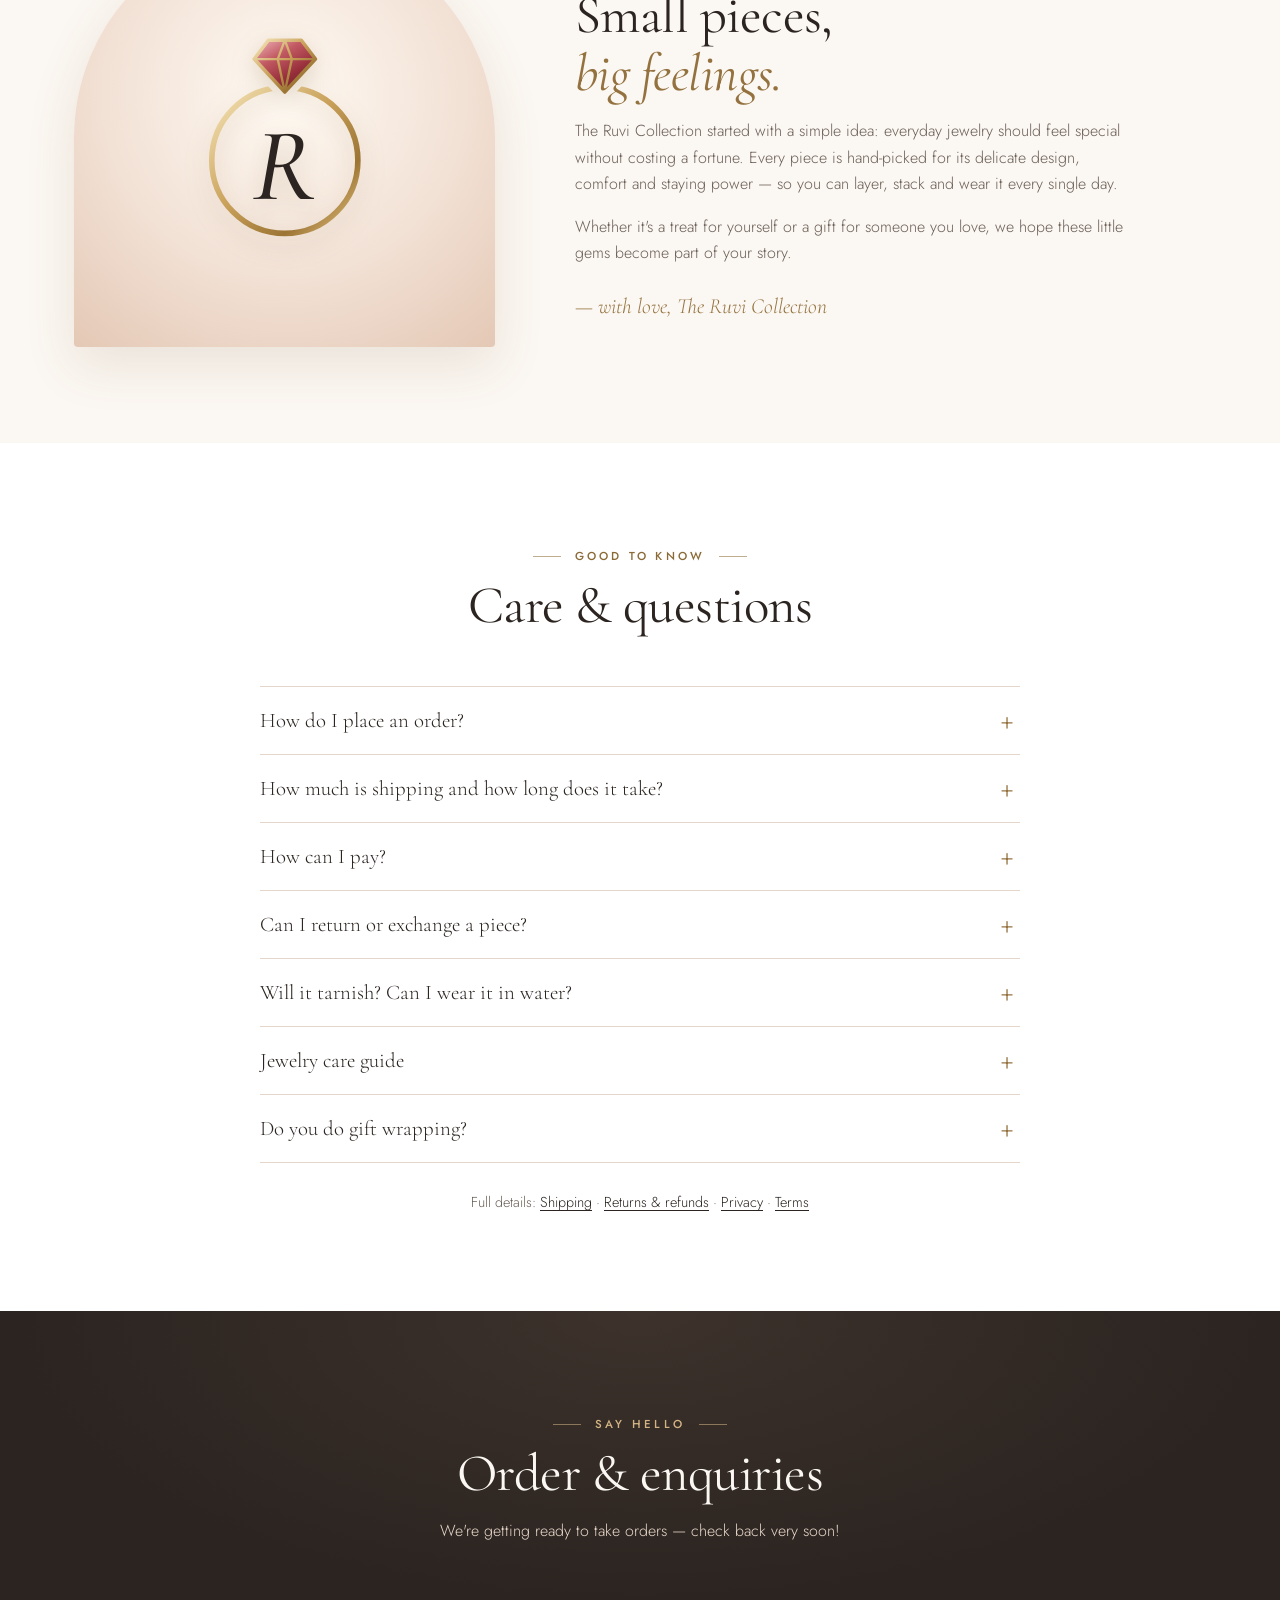
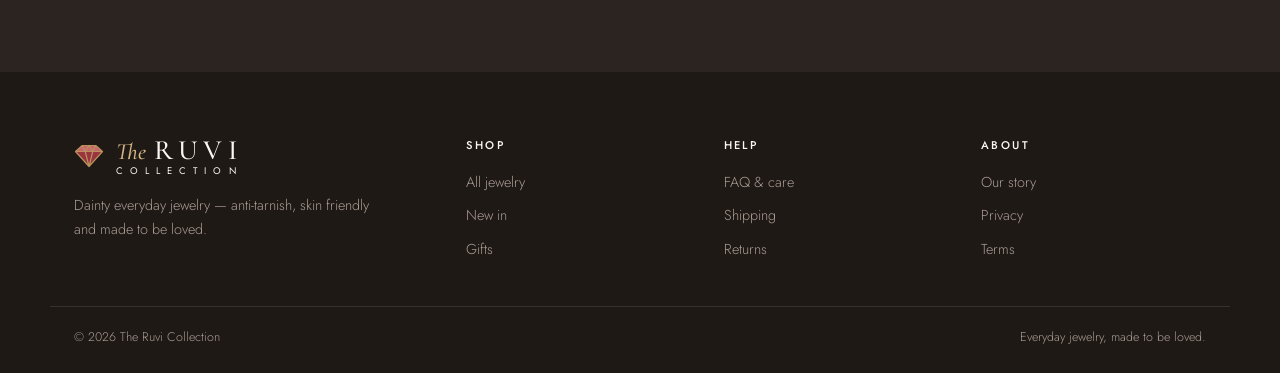
==== commit 710925ba: "Rename the shop to The Ruvi Collection with a new logo - New logo kit: ruby gem, "The RUVI COLLECTIO" ====
--- a/index.html
+++ b/index.html
@@ -3,8 +3,8 @@
 <head>
   <meta charset="utf-8" />
   <meta name="viewport" content="width=device-width, initial-scale=1" />
-  <title>The Little LUXE — Everyday Jewelry</title>
-  <meta name="description" content="The Little LUXE — dainty, affordable everyday jewelry: earrings, necklaces, rings, bracelets and anklets you'll never want to take off." />
+  <title>The Ruvi Collection — Everyday Jewelry</title>
+  <meta name="description" content="The Ruvi Collection — dainty, affordable everyday jewelry: earrings, necklaces, rings, bracelets and anklets you'll never want to take off." />
   <meta name="theme-color" content="#fbf7f2" />
   <link rel="canonical" href="https://srujanchary02.github.io/the-little-luxe/" />
 
@@ -14,7 +14,7 @@
 
   <!-- Link preview (WhatsApp, Instagram, Facebook). Update the URLs if you move to your own domain. -->
   <meta property="og:type" content="website" />
-  <meta property="og:title" content="The Little LUXE — Everyday Jewelry" />
+  <meta property="og:title" content="The Ruvi Collection — Everyday Jewelry" />
   <meta property="og:description" content="Dainty, affordable everyday jewelry you'll never want to take off." />
   <meta property="og:url" content="https://srujanchary02.github.io/the-little-luxe/" />
   <meta property="og:image" content="https://srujanchary02.github.io/the-little-luxe/brand/og-image.png" />
@@ -27,7 +27,7 @@
   {
     "@context": "https://schema.org",
     "@type": "Store",
-    "name": "The Little LUXE",
+    "name": "The Ruvi Collection",
     "description": "Dainty, affordable everyday jewelry.",
     "url": "https://srujanchary02.github.io/the-little-luxe/",
     "logo": "https://srujanchary02.github.io/the-little-luxe/brand/logo-primary-on-light.png",
@@ -73,12 +73,9 @@
   <!-- ===== Header ===== -->
   <header class="header">
     <div class="container header-inner">
-      <a href="#top" class="logo" aria-label="The Little LUXE home">
-        <svg class="logo-gem" viewBox="0 0 80 64" aria-hidden="true"><path d="M22 4 H58 L76 20 L40 60 L4 20 Z M4 20 H76 M22 4 L30 20 L40 60 M58 4 L50 20 L40 60 M30 20 L40 4 L50 20"/></svg>
-        <span class="logo-words">
-          <span class="logo-small">The Little</span>
-          <span class="logo-big">LUXE</span>
-        </span>
+      <a href="#top" class="logo" aria-label="The Ruvi Collection home">
+        <svg class="logo-gem" viewBox="0 0 80 64" aria-hidden="true"><path class="gem-crown" d="M22 4 H58 L76 20 H4 Z"/><path class="gem-pavilion" d="M4 20 H76 L40 60 Z"/><path d="M22 4 H58 L76 20 L40 60 L4 20 Z M4 20 H76 M22 4 L30 20 L40 60 M58 4 L50 20 L40 60 M30 20 L40 4 L50 20"/></svg>
+        <span class="logo-words"><span class="logo-line"><span class="logo-small">The</span><span class="logo-big">RUVI</span></span><span class="logo-sub">Collection</span></span>
       </a>
       <nav class="nav" id="site-nav" aria-label="Main">
         <a href="#shop">Shop</a>
@@ -114,7 +111,7 @@
       <div class="container hero-inner">
         <div class="hero-text">
           <p class="eyebrow eyebrow-line">Everyday accessories</p>
-          <h1>Little luxuries<br /><em>for every day.</em></h1>
+          <h1>Little gems<br /><em>for every day.</em></h1>
           <p class="lead">Dainty, affordable jewelry made to be worn from morning coffee to late-night plans — and never taken off.</p>
           <div class="hero-actions">
             <a href="#shop" class="btn btn-dark">Shop the collection</a>
@@ -266,19 +263,20 @@
           <svg class="monogram" viewBox="0 0 100 100">
             <defs><mask id="about-mask"><rect width="100" height="100" fill="white"/>
               <path d="M43 9 H57 L63 17 L50 31 L37 17 Z" fill="black" stroke="black" stroke-width="7" stroke-linejoin="round"/></mask>
+              <linearGradient id="about-ruby" x1="0" y1="0" x2=".7" y2="1"><stop offset="0" stop-color="#f1b9bd"/><stop offset=".38" stop-color="#c25a63"/><stop offset=".72" stop-color="#97303b"/><stop offset="1" stop-color="#6e1f29"/></linearGradient>
               <linearGradient id="about-gold" x1="0" y1="0" x2="1" y2="1"><stop offset="0" stop-color="#f8e8bd"/><stop offset=".45" stop-color="#c9a15a"/><stop offset=".75" stop-color="#9c7434"/><stop offset="1" stop-color="#e6c784"/></linearGradient></defs>
             <circle cx="50" cy="60" r="31" fill="none" stroke="url(#about-gold)" stroke-width="2.4" mask="url(#about-mask)"/>
-            <path d="M43 9 H57 L63 17 L50 31 L37 17 Z" fill="url(#tll-crystal)" stroke="url(#about-gold)" stroke-width="1.5" stroke-linejoin="round"/>
-            <path d="M37 17 H63 M47 17 L50 9 L53 17" fill="none" stroke="url(#about-gold)" stroke-width="1" stroke-linejoin="round"/>
-            <text x="49" y="76" text-anchor="middle">L</text>
+            <path d="M43 9 H57 L63 17 L50 31 L37 17 Z" fill="url(#about-ruby)" stroke="url(#about-gold)" stroke-width="1.5" stroke-linejoin="round"/>
+            <path d="M37 17 H63 M47 17 L50 9 L53 17 M47 17 L50 31 M53 17 L50 31" fill="none" stroke="url(#about-gold)" stroke-width="1" stroke-linejoin="round"/>
+            <text x="49.5" y="76.5" text-anchor="middle">R</text>
           </svg>
         </div>
         <div class="about-copy">
           <p class="eyebrow eyebrow-line">Our story</p>
           <h2>Small pieces,<br /><em>big feelings.</em></h2>
-          <p>The Little LUXE started with a simple idea: everyday jewelry should feel special without costing a fortune. Every piece is hand-picked for its delicate design, comfort and staying power — so you can layer, stack and wear it every single day.</p>
-          <p>Whether it's a treat for yourself or a gift for someone you love, we hope our little luxuries become part of your story.</p>
-          <p class="signature">— with love, The Little LUXE</p>
+          <p>The Ruvi Collection started with a simple idea: everyday jewelry should feel special without costing a fortune. Every piece is hand-picked for its delicate design, comfort and staying power — so you can layer, stack and wear it every single day.</p>
+          <p>Whether it's a treat for yourself or a gift for someone you love, we hope these little gems become part of your story.</p>
+          <p class="signature">— with love, The Ruvi Collection</p>
         </div>
       </div>
     </section>
@@ -347,9 +345,9 @@
   <footer class="footer">
     <div class="container footer-grid">
       <div class="footer-brand">
-        <a href="#top" class="logo logo-light" aria-label="The Little LUXE home">
-          <svg class="logo-gem" viewBox="0 0 80 64" aria-hidden="true"><path d="M22 4 H58 L76 20 L40 60 L4 20 Z M4 20 H76 M22 4 L30 20 L40 60 M58 4 L50 20 L40 60 M30 20 L40 4 L50 20"/></svg>
-          <span class="logo-words"><span class="logo-small">The Little</span><span class="logo-big">LUXE</span></span>
+        <a href="#top" class="logo logo-light" aria-label="The Ruvi Collection home">
+          <svg class="logo-gem" viewBox="0 0 80 64" aria-hidden="true"><path class="gem-crown" d="M22 4 H58 L76 20 H4 Z"/><path class="gem-pavilion" d="M4 20 H76 L40 60 Z"/><path d="M22 4 H58 L76 20 L40 60 L4 20 Z M4 20 H76 M22 4 L30 20 L40 60 M58 4 L50 20 L40 60 M30 20 L40 4 L50 20"/></svg>
+          <span class="logo-words"><span class="logo-line"><span class="logo-small">The</span><span class="logo-big">RUVI</span></span><span class="logo-sub">Collection</span></span>
         </a>
         <p>Dainty everyday jewelry — anti-tarnish, skin friendly and made to be loved.</p>
       </div>
@@ -373,7 +371,7 @@
       </nav>
     </div>
     <div class="container footer-bottom">
-      <span>© <span id="year"></span> The Little LUXE</span>
+      <span>© <span id="year"></span> The Ruvi Collection</span>
       <span>Everyday jewelry, made to be loved.</span>
     </div>
   </footer>
--- a/styles.css
+++ b/styles.css
@@ -74,17 +74,23 @@
 }
 .header-inner { display: flex; align-items: center; justify-content: space-between; height: 72px; }
 .logo { display: flex; align-items: center; gap: 12px; line-height: 1; }
-.logo-gem { width: 24px; flex: none; color: var(--gold); }
+.logo-gem { width: 30px; flex: none; color: var(--gold); }
 .logo-gem path { fill: none; stroke: currentColor; stroke-width: 3.2; stroke-linejoin: round; }
-.logo-words { display: flex; align-items: baseline; gap: 10px; white-space: nowrap; }
-.logo-small { font-family: var(--serif); font-style: italic; font-weight: 500; font-size: 1.5rem; color: var(--gold-dark); }
-.logo-big { font-family: var(--serif); font-size: 1.8rem; letter-spacing: .24em; margin-right: -.24em; font-weight: 500; }
+.logo-gem .gem-crown { fill: #c9666f; stroke: none; }      /* the ruby: a nod to "Ruvi" */
+.logo-gem .gem-pavilion { fill: #9a3440; stroke: none; }
+.logo-words { display: flex; flex-direction: column; align-items: flex-start; white-space: nowrap; }
+.logo-line { display: flex; align-items: baseline; gap: 8px; }
+.logo-small { font-family: var(--serif); font-style: italic; font-weight: 500; font-size: 1.45rem; color: var(--gold-dark); }
+.logo-big { font-family: var(--serif); font-size: 1.75rem; letter-spacing: .2em; margin-right: -.2em; font-weight: 500; }
+/* "COLLECTION" is spaced out to sit exactly under "The RUVI" */
+.logo-sub { font-family: var(--sans); font-weight: 400; font-size: .6rem; text-transform: uppercase; letter-spacing: .735em; margin-right: -.735em; margin-top: 3px; }
 @media (max-width: 400px) {
   .logo { gap: 8px; }
-  .logo-gem { width: 19px; }
-  .logo-words { gap: 7px; }
+  .logo-gem { width: 24px; }
+  .logo-line { gap: 6px; }
   .logo-small { font-size: 1.2rem; }
-  .logo-big { font-size: 1.4rem; }
+  .logo-big { font-size: 1.42rem; }
+  .logo-sub { font-size: .48rem; letter-spacing: .75em; margin-right: -.75em; }
 }
 .nav { display: flex; gap: 36px; margin-left: auto; margin-right: 28px; }
 @media (max-width: 1000px) { .nav { gap: 22px; margin-right: 18px; } }
@@ -402,7 +408,7 @@
 /* ===== Header on small phones ===== */
 .nav-account { display: none; }
 @media (max-width: 900px) { .nav-account:not([hidden]) { display: block; } }
-@media (max-width: 560px) { .account-btn { display: none !important; } }
+@media (max-width: 359px) { .account-btn { display: none !important; } } /* only the smallest phones; Sign in stays in the menu */
 @media (max-width: 400px) {
   .header-actions { gap: 0; }
   .icon-btn { min-width: 36px; }
@@ -650,3 +656,13 @@
 @media (max-width: 600px) { .grid { gap: 28px 12px; } .btn { padding: 14px 24px; } }
 .btn-line, .btn-line-light { background: transparent; }
 .btn-line-light:hover { background: var(--ivory); color: var(--ink); }
+
+/* ===== "Continue with Google" button ===== */
+.btn-social {
+  display: flex; align-items: center; justify-content: center; gap: 12px; background: #fff; color: #1f1f1f;
+  border: 1px solid #c9c2bb; font-family: var(--sans); font-weight: 500; letter-spacing: .04em; text-transform: none; font-size: .95rem;
+}
+.btn-social:hover { background: #f7f3ef; }
+.btn-social svg { width: 20px; height: 20px; flex: none; }
+.or-line { display: flex; align-items: center; gap: 12px; color: var(--muted); font-size: .78rem; margin: 4px 0; }
+.or-line::before, .or-line::after { content: ""; flex: 1; height: 1px; background: var(--line); }
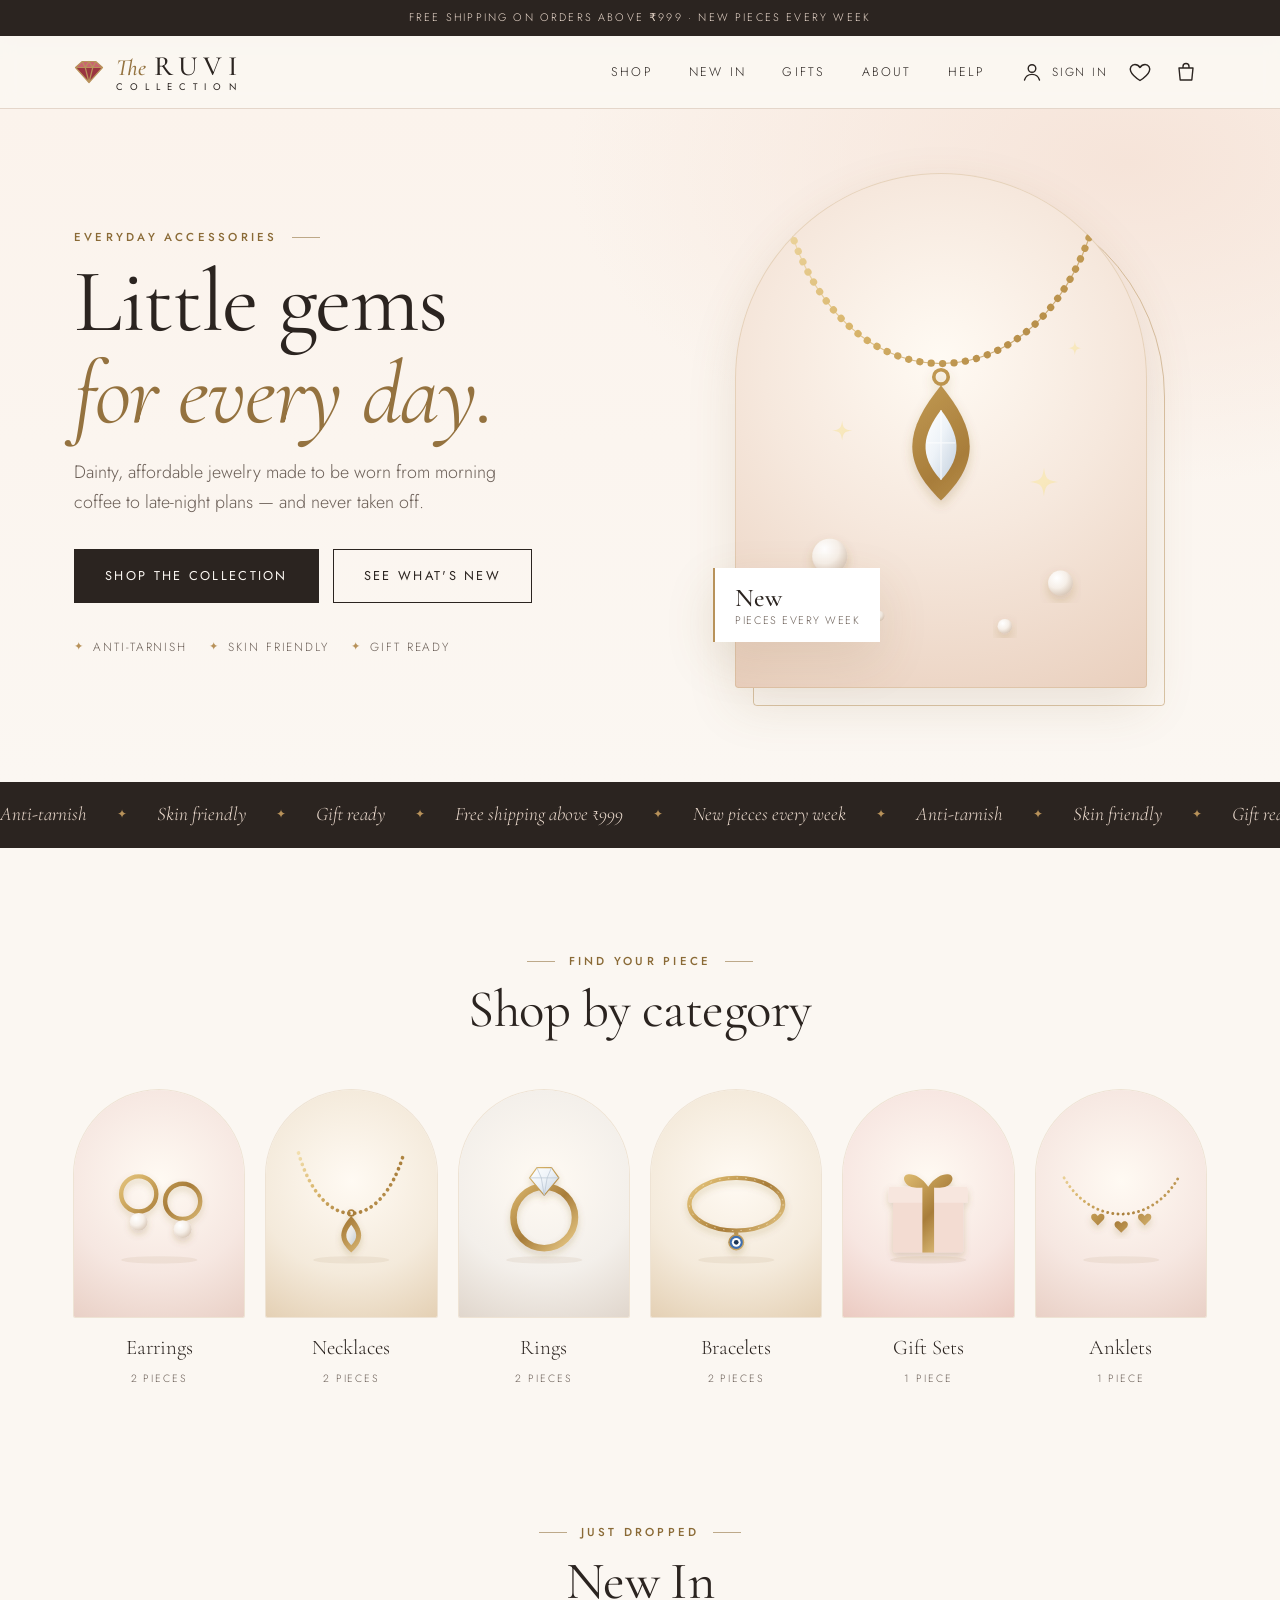
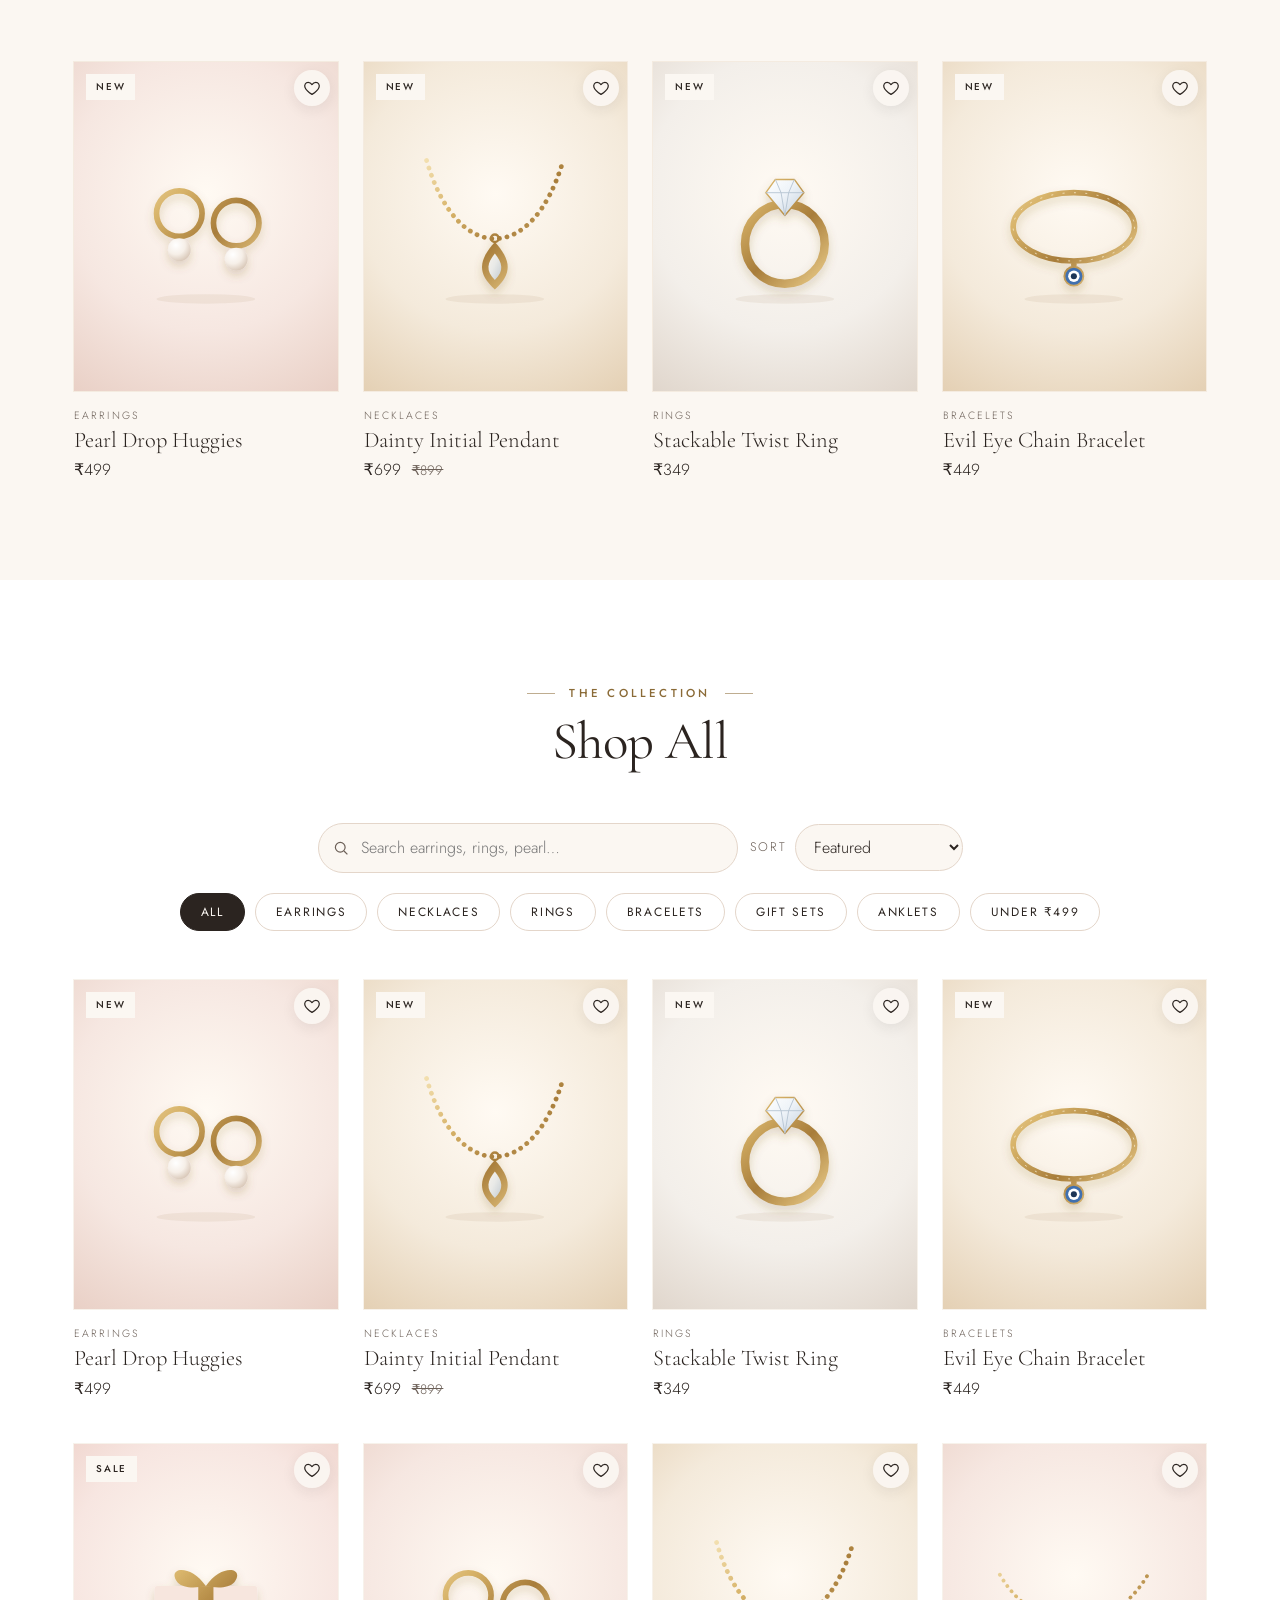
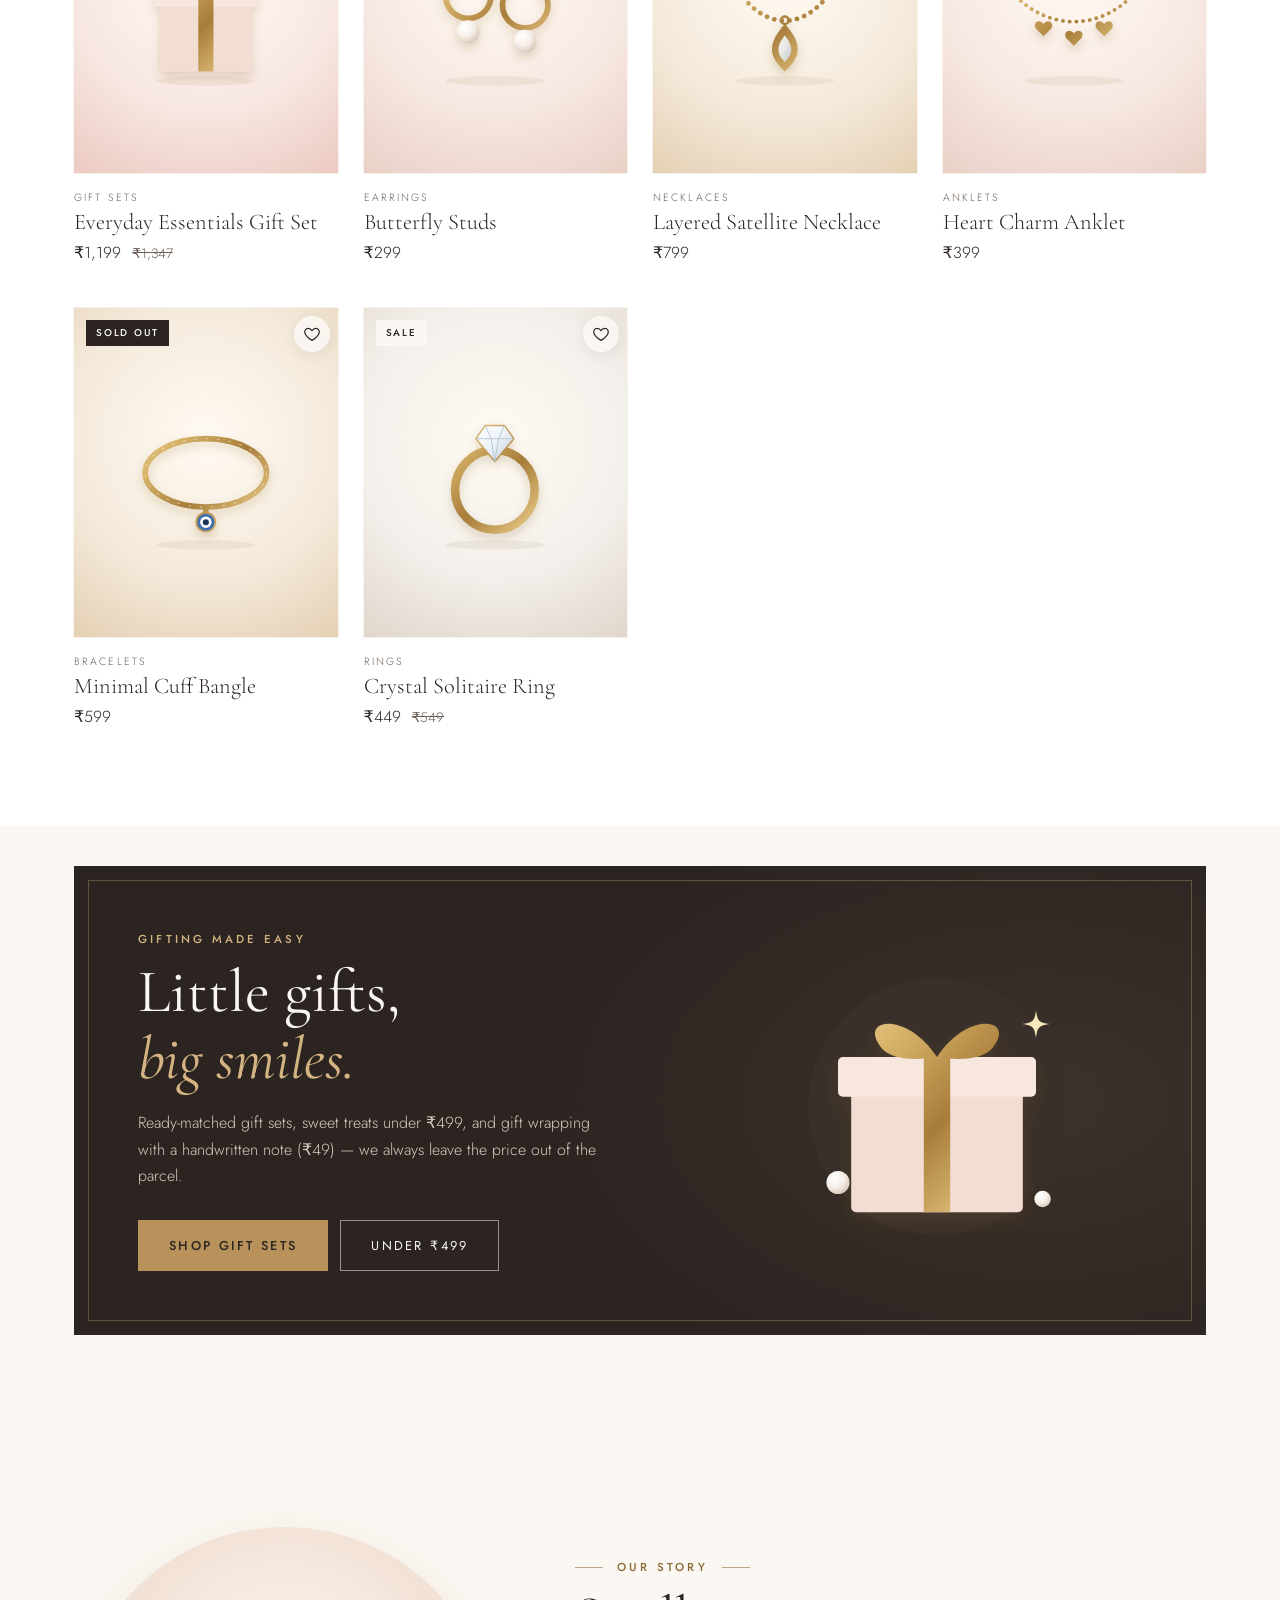
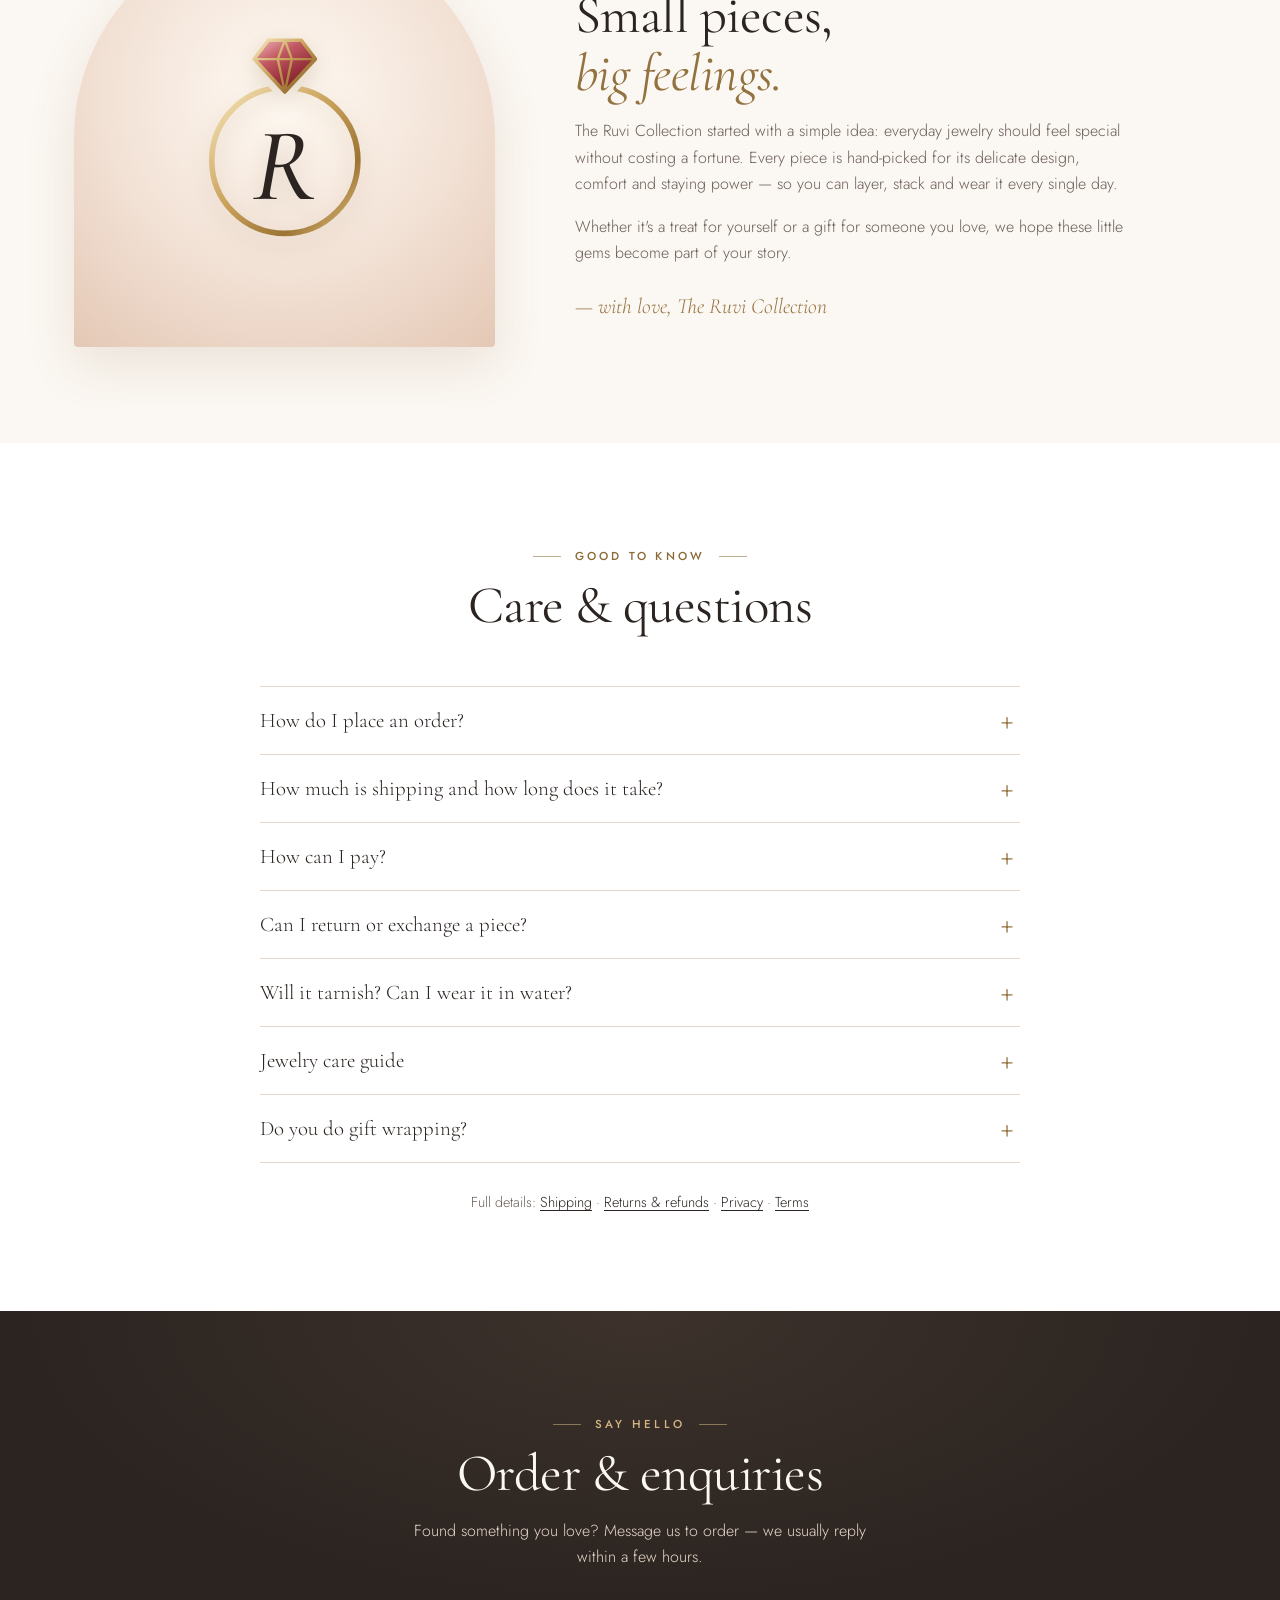
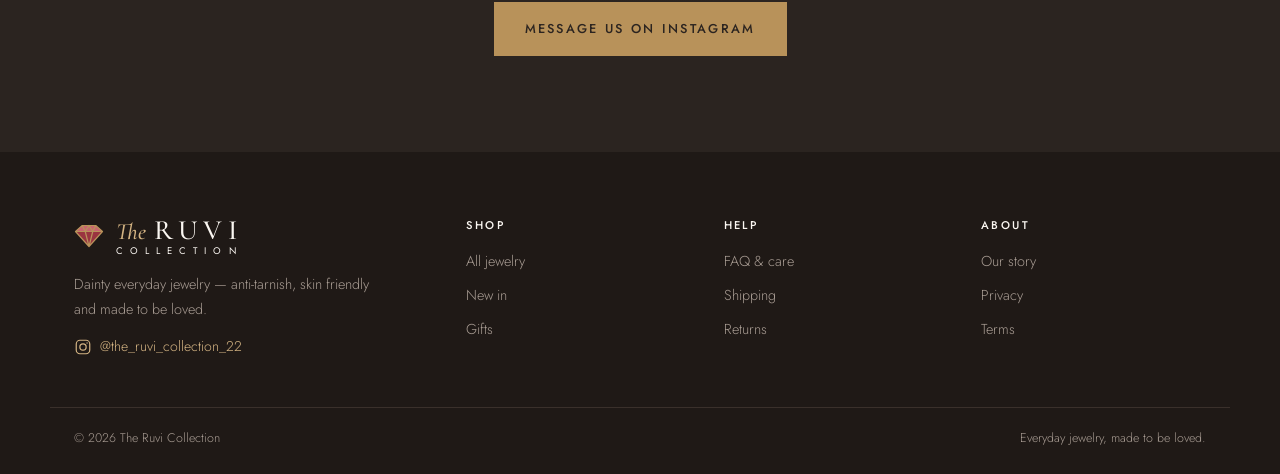
==== commit f1c97838: "Add the shop's Instagram (@the_ruvi_collection_22) Orders and questions now go to an Instagram chat," ====
--- a/index.html
+++ b/index.html
@@ -32,6 +32,7 @@
     "url": "https://srujanchary02.github.io/the-little-luxe/",
     "logo": "https://srujanchary02.github.io/the-little-luxe/brand/logo-primary-on-light.png",
     "image": "https://srujanchary02.github.io/the-little-luxe/brand/og-image.png",
+    "sameAs": ["https://www.instagram.com/the_ruvi_collection_22/"],
     "currenciesAccepted": "INR",
     "priceRange": "₹"
   }
@@ -350,6 +351,10 @@
           <span class="logo-words"><span class="logo-line"><span class="logo-small">The</span><span class="logo-big">RUVI</span></span><span class="logo-sub">Collection</span></span>
         </a>
         <p>Dainty everyday jewelry — anti-tarnish, skin friendly and made to be loved.</p>
+        <a class="footer-ig" id="footer-ig" target="_blank" rel="noopener" hidden>
+          <svg viewBox="0 0 24 24" aria-hidden="true"><rect x="3" y="3" width="18" height="18" rx="5"/><circle cx="12" cy="12" r="4.2"/><circle cx="17.4" cy="6.6" r=".9" fill="currentColor" stroke="none"/></svg>
+          <span id="footer-ig-handle"></span>
+        </a>
       </div>
       <nav class="footer-col" aria-label="Shop">
         <h4>Shop</h4>
--- a/styles.css
+++ b/styles.css
@@ -642,6 +642,9 @@
 .footer:has(> .footer-inner) { padding: 22px 0; }
 .footer-grid { display: grid; grid-template-columns: 1.6fr 1fr 1fr 1fr; gap: 32px; padding-bottom: 44px; }
 .footer-brand p { margin-top: 16px; max-width: 300px; font-size: .9rem; line-height: 1.7; }
+.footer-ig { display: inline-flex; align-items: center; gap: 8px; margin-top: 14px; font-size: .88rem; color: var(--gold-light); }
+.footer-ig:hover { color: var(--ivory); }
+.footer-ig svg { width: 18px; height: 18px; fill: none; stroke: currentColor; stroke-width: 1.6; }
 .logo-light { color: var(--ivory); width: max-content; }
 .logo-light .logo-small { color: var(--gold-light); }
 .footer-col { display: grid; gap: 10px; align-content: start; font-size: .9rem; }
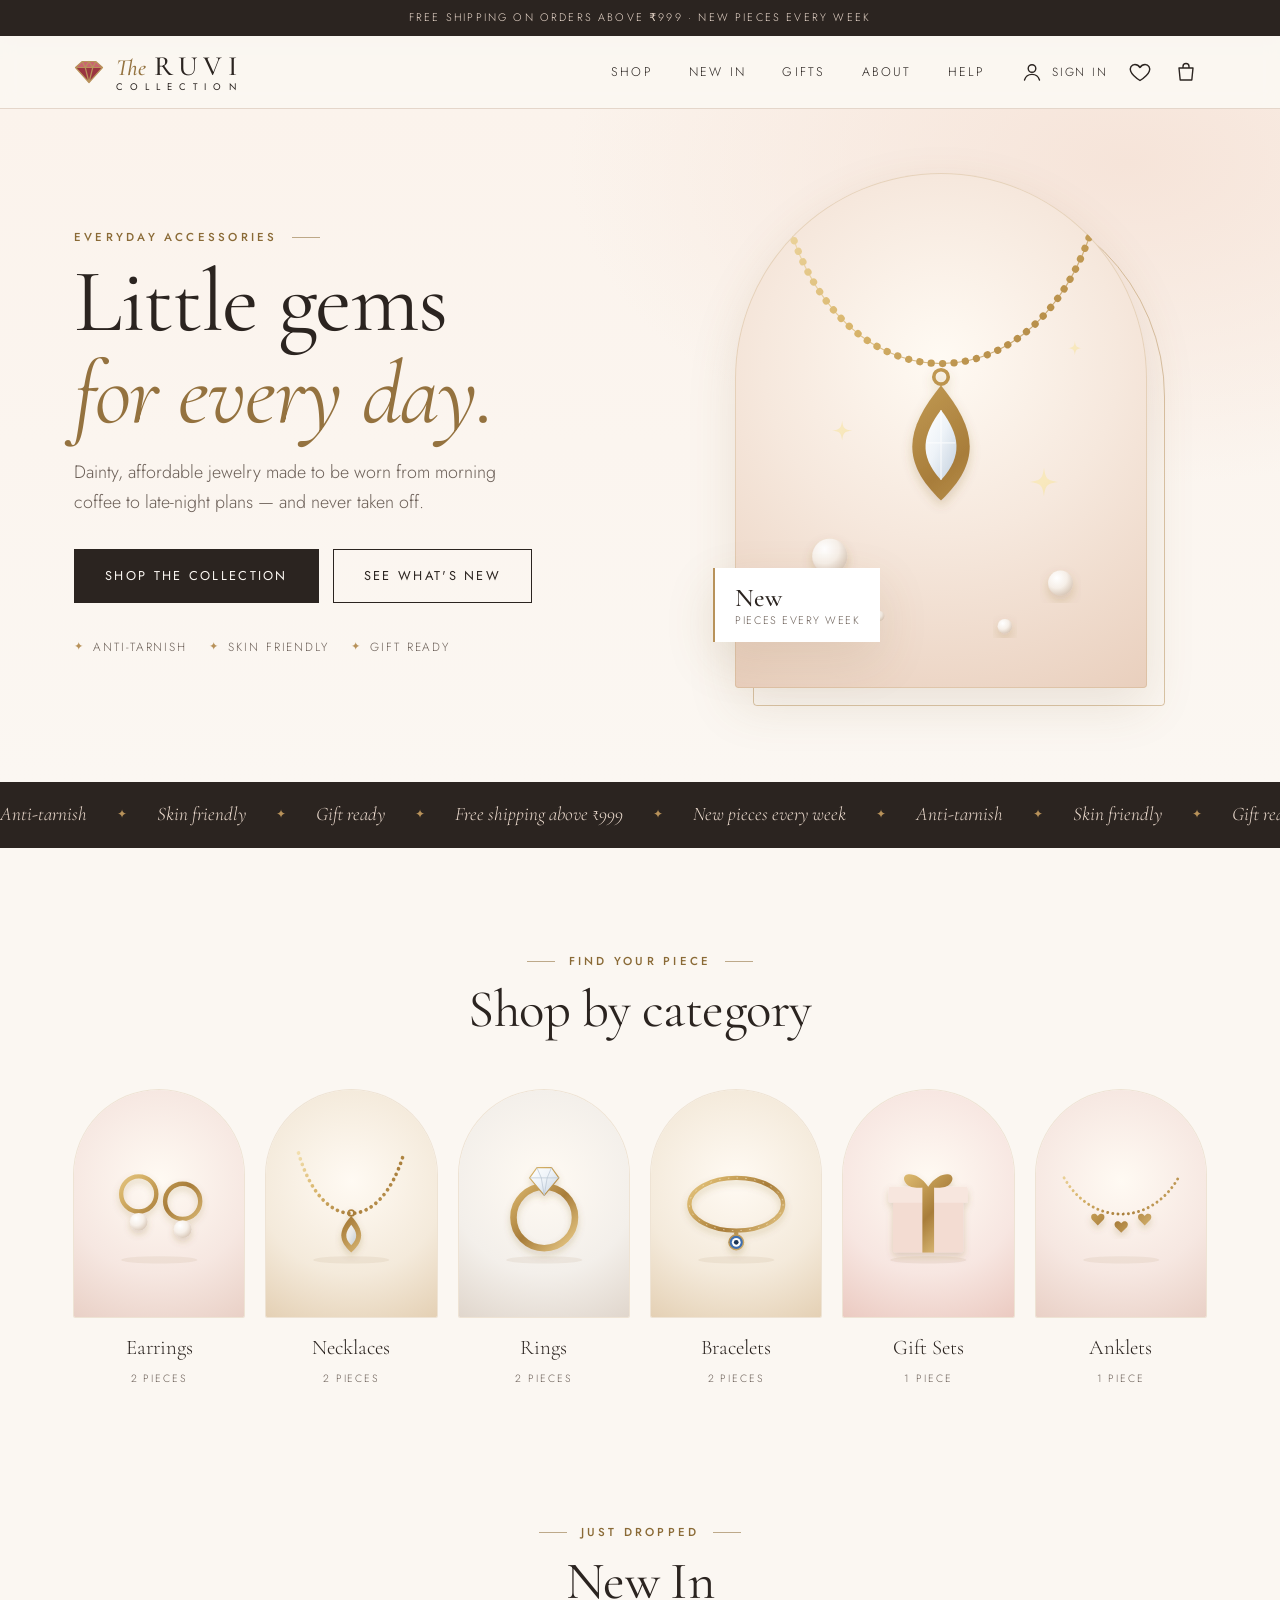
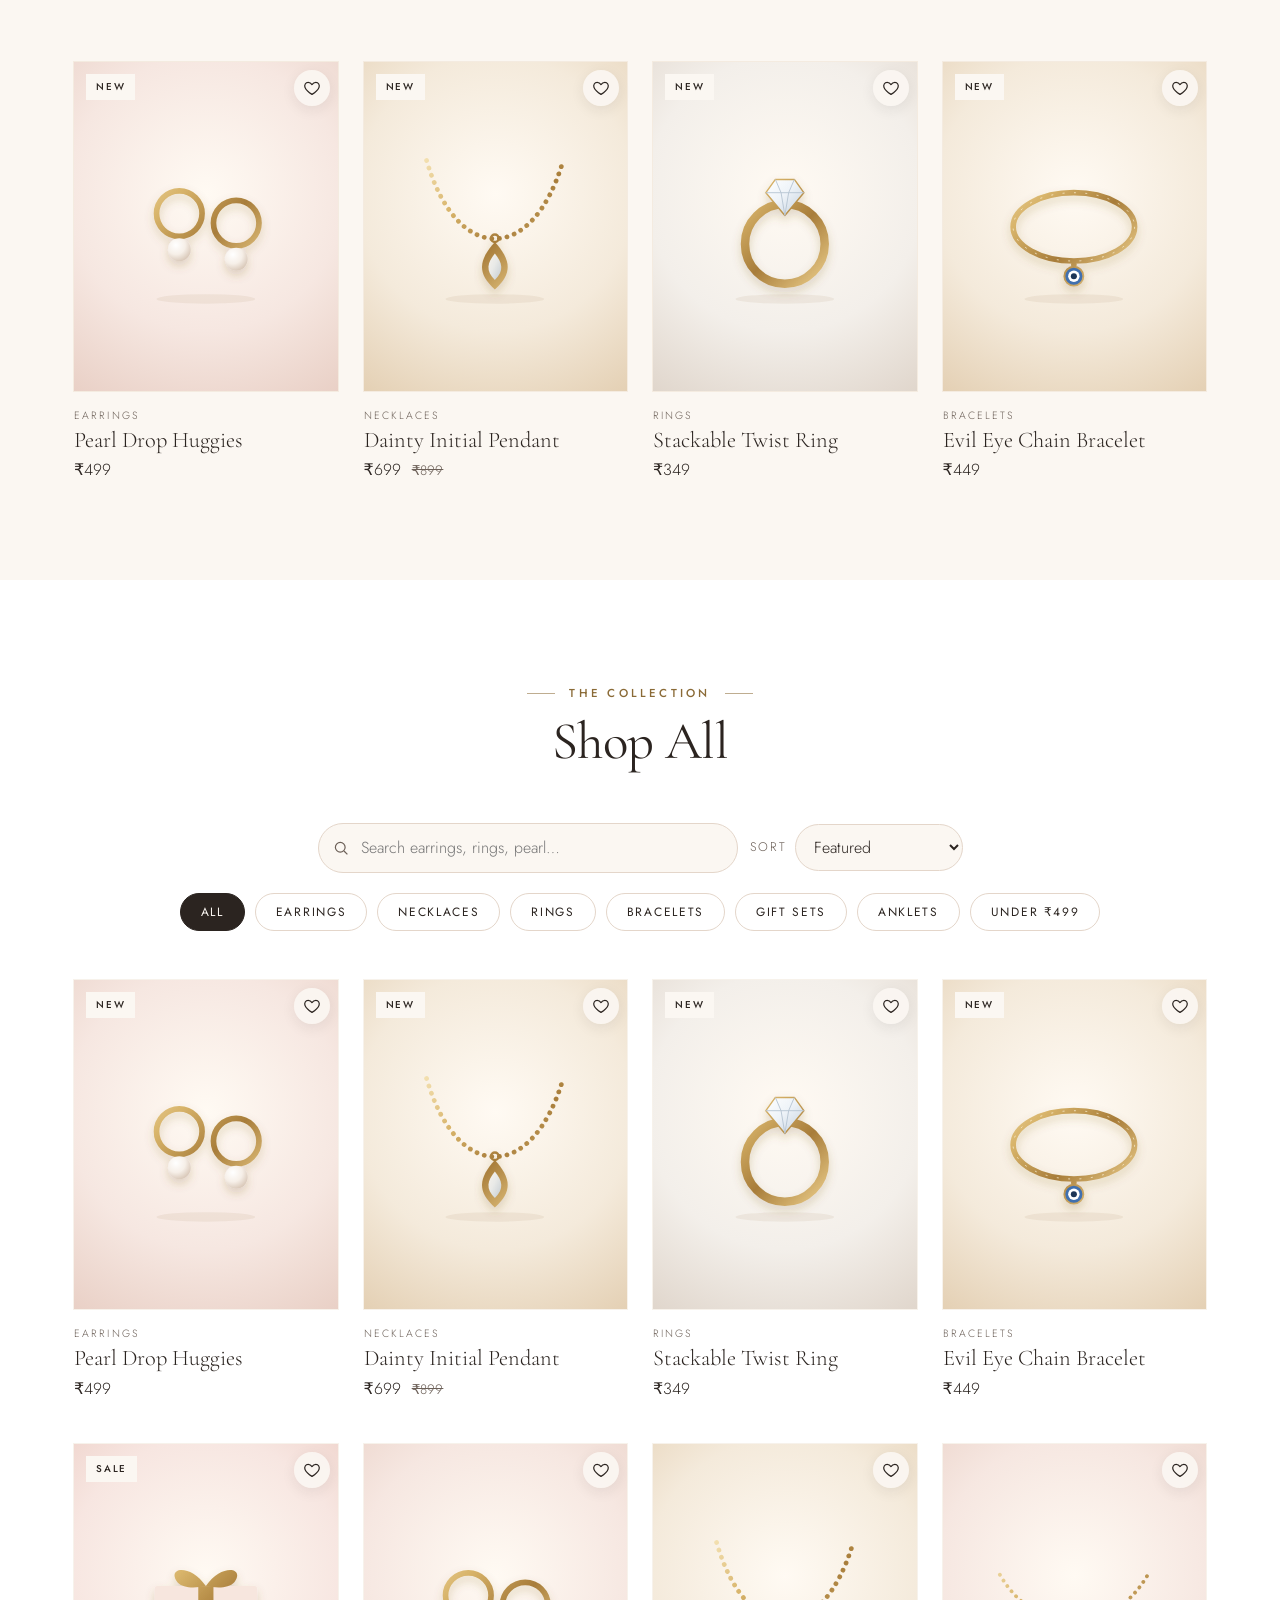
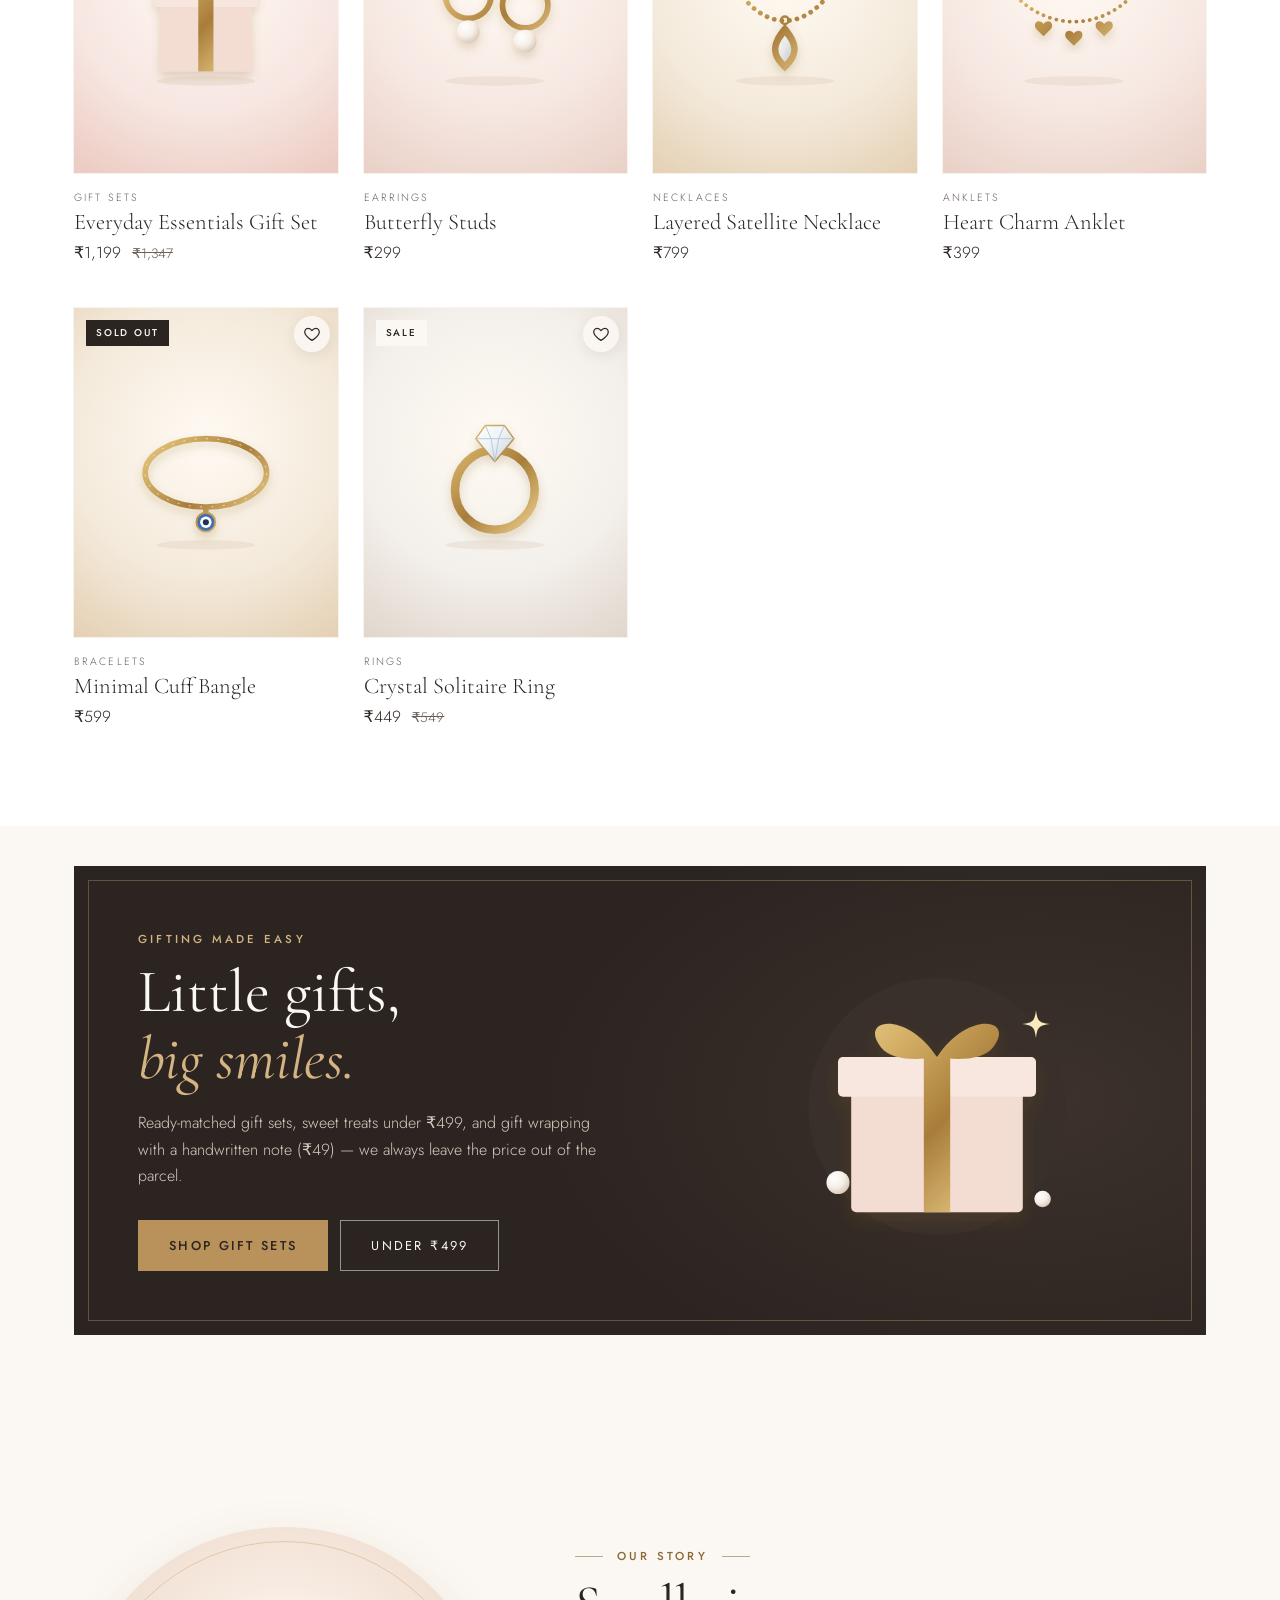
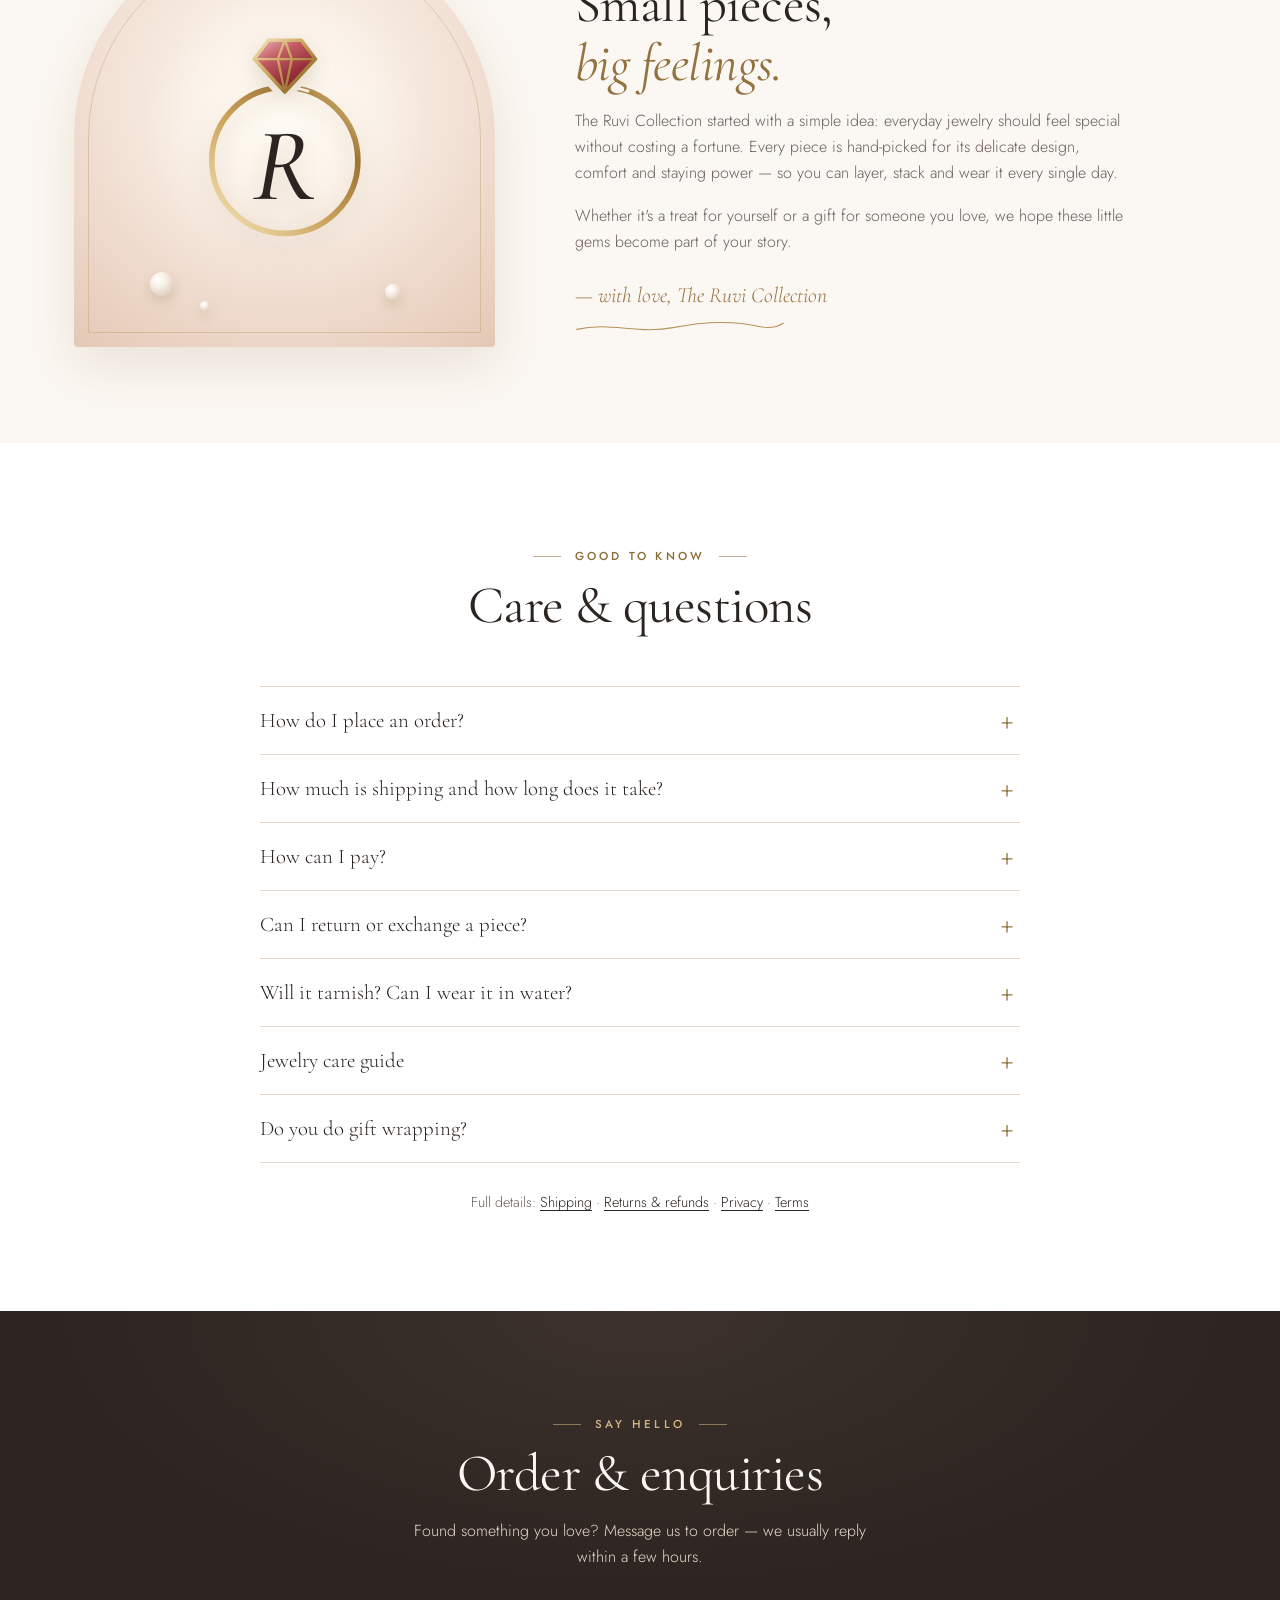
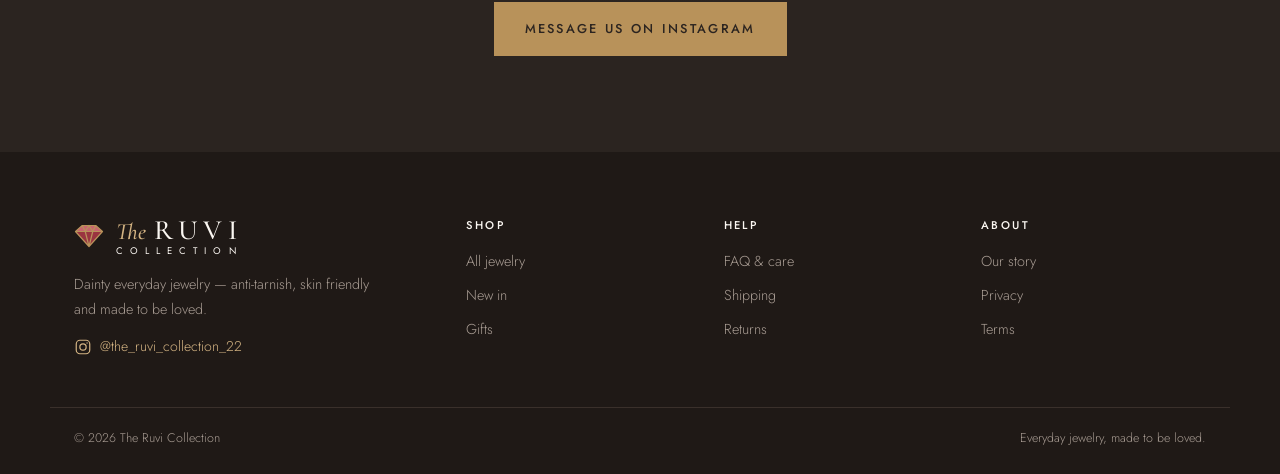
==== commit 0acfdaca: "Bring the "Our story" section to life; add Instagram profile pictures - The ring draws itself in, th" ====
--- a/index.html
+++ b/index.html
@@ -261,15 +261,33 @@
     <section id="about" class="section">
       <div class="container about">
         <div class="about-art" aria-hidden="true">
+          <!-- twinkling sparkles and pearls (positions in %, delays so they never all move together) -->
+          <i class="spark" style="--x:16%;--y:24%;--s:14px;--d:0s"></i>
+          <i class="spark" style="--x:80%;--y:18%;--s:11px;--d:1.4s"></i>
+          <i class="spark" style="--x:82%;--y:58%;--s:13px;--d:2.6s"></i>
+          <i class="spark" style="--x:12%;--y:60%;--s:9px;--d:.7s"></i>
+          <i class="pearl" style="--x:18%;--y:82%;--s:24px;--d:0s"></i>
+          <i class="pearl" style="--x:30%;--y:89%;--s:10px;--d:1.1s"></i>
+          <i class="pearl" style="--x:74%;--y:85%;--s:16px;--d:2s"></i>
           <svg class="monogram" viewBox="0 0 100 100">
             <defs><mask id="about-mask"><rect width="100" height="100" fill="white"/>
               <path d="M43 9 H57 L63 17 L50 31 L37 17 Z" fill="black" stroke="black" stroke-width="7" stroke-linejoin="round"/></mask>
+              <clipPath id="about-gem-clip"><path d="M43 9 H57 L63 17 L50 31 L37 17 Z"/></clipPath>
               <linearGradient id="about-ruby" x1="0" y1="0" x2=".7" y2="1"><stop offset="0" stop-color="#f1b9bd"/><stop offset=".38" stop-color="#c25a63"/><stop offset=".72" stop-color="#97303b"/><stop offset="1" stop-color="#6e1f29"/></linearGradient>
               <linearGradient id="about-gold" x1="0" y1="0" x2="1" y2="1"><stop offset="0" stop-color="#f8e8bd"/><stop offset=".45" stop-color="#c9a15a"/><stop offset=".75" stop-color="#9c7434"/><stop offset="1" stop-color="#e6c784"/></linearGradient></defs>
-            <circle cx="50" cy="60" r="31" fill="none" stroke="url(#about-gold)" stroke-width="2.4" mask="url(#about-mask)"/>
-            <path d="M43 9 H57 L63 17 L50 31 L37 17 Z" fill="url(#about-ruby)" stroke="url(#about-gold)" stroke-width="1.5" stroke-linejoin="round"/>
-            <path d="M37 17 H63 M47 17 L50 9 L53 17 M47 17 L50 31 M53 17 L50 31" fill="none" stroke="url(#about-gold)" stroke-width="1" stroke-linejoin="round"/>
-            <text x="49.5" y="76.5" text-anchor="middle">R</text>
+            <!-- the ring draws itself in from the top, then a soft light keeps travelling round it -->
+            <g mask="url(#about-mask)">
+              <circle class="ring-base" cx="50" cy="60" r="31" transform="rotate(-90 50 60)" fill="none" stroke="url(#about-gold)" stroke-width="2.4"/>
+              <circle class="ring-shine" cx="50" cy="60" r="31" transform="rotate(-90 50 60)" fill="none" stroke="#fffaf0" stroke-width="1.2" stroke-linecap="round"/>
+            </g>
+            <!-- the ruby settles onto the ring; every few seconds a glint crosses it and it sparkles -->
+            <g class="mono-gem">
+              <path d="M43 9 H57 L63 17 L50 31 L37 17 Z" fill="url(#about-ruby)" stroke="url(#about-gold)" stroke-width="1.5" stroke-linejoin="round"/>
+              <g clip-path="url(#about-gem-clip)"><path class="gem-glint" d="M40 4 h5 l-8 30 h-5 z" fill="#fff"/></g>
+              <path d="M37 17 H63 M47 17 L50 9 L53 17 M47 17 L50 31 M53 17 L50 31" fill="none" stroke="url(#about-gold)" stroke-width="1" stroke-linejoin="round"/>
+              <g transform="translate(62 9.5)"><path class="gem-twinkle" d="M0 -4.5 C .5 -1, 1 -.5, 4.5 0 C 1 .5, .5 1, 0 4.5 C -.5 1, -1 .5, -4.5 0 C -1 -.5, -.5 -1, 0 -4.5 Z" fill="#fff"/></g>
+            </g>
+            <text class="mono-r" x="49.5" y="76.5" text-anchor="middle">R</text>
           </svg>
         </div>
         <div class="about-copy">
@@ -278,6 +296,7 @@
           <p>The Ruvi Collection started with a simple idea: everyday jewelry should feel special without costing a fortune. Every piece is hand-picked for its delicate design, comfort and staying power — so you can layer, stack and wear it every single day.</p>
           <p>Whether it's a treat for yourself or a gift for someone you love, we hope these little gems become part of your story.</p>
           <p class="signature">— with love, The Ruvi Collection</p>
+          <svg class="flourish" viewBox="0 0 240 20" aria-hidden="true"><path d="M2 13 C 40 4, 72 19, 112 11 S 182 3, 212 10 C 222 12, 230 11, 238 6"/></svg>
         </div>
       </div>
     </section>
--- a/styles.css
+++ b/styles.css
@@ -634,6 +634,62 @@
 .signature { font-family: var(--serif); font-style: italic; font-size: 1.35rem; color: var(--gold-dark) !important; margin-top: 1.4rem !important; }
 @media (max-width: 760px) { .about { gap: 36px; } .about-art { margin: 0 auto; width: 100%; } }
 
+/* ---------- Our story: sparkle, glint & a gentle reveal ---------- */
+.about-art { overflow: hidden; isolation: isolate; }
+.about-art::before { /* fine gold inner arch */
+  content: ""; position: absolute; inset: 14px; z-index: 0; pointer-events: none;
+  border: 1px solid rgba(184, 146, 90, .35); border-radius: 999px 999px 10px 10px;
+}
+.about-art::after { /* soft light behind the ring, slowly breathing */
+  content: ""; position: absolute; left: 50%; top: 47%; width: 70%; aspect-ratio: 1; z-index: 0; pointer-events: none;
+  translate: -50% -50%; border-radius: 50%;
+  background: radial-gradient(circle, rgba(255, 251, 243, .95) 0%, rgba(255, 251, 243, 0) 68%);
+  animation: story-glow 7s ease-in-out infinite;
+}
+.about-art .monogram { position: relative; z-index: 1; animation: story-float 7s ease-in-out infinite; }
+.about-art .spark, .about-art .pearl { position: absolute; left: var(--x); top: var(--y); width: var(--s); height: var(--s); z-index: 1; pointer-events: none; }
+.about-art .spark {
+  background: url("data:image/svg+xml,%3Csvg xmlns='http://www.w3.org/2000/svg' viewBox='-14 -14 28 28'%3E%3Cpath fill='%23c9a15a' d='M0 -14 C 1.5 -3, 3 -1.5, 14 0 C 3 1.5, 1.5 3, 0 14 C -1.5 3, -3 1.5, -14 0 C -3 -1.5, -1.5 -3, 0 -14 Z'/%3E%3C/svg%3E") center / contain no-repeat;
+  opacity: 0; animation: story-twinkle 4.2s ease-in-out var(--d) infinite;
+}
+.about-art .pearl {
+  border-radius: 50%; box-shadow: 0 6px 12px rgba(122, 90, 44, .18);
+  background: radial-gradient(circle at 34% 30%, #fff 0%, #f8f1e8 32%, #e2d2c3 72%, #c9b4a1 100%);
+  animation: story-bob 6s ease-in-out var(--d) infinite;
+}
+.about .ring-base { stroke-dasharray: 200; stroke-dashoffset: 0; transition: stroke-dashoffset 1.8s cubic-bezier(.55, .05, .25, 1) .15s; }
+.about .ring-shine { stroke-dasharray: 10 190; opacity: .9; animation: story-shine 8s linear infinite; transition: opacity .8s ease 1.9s; }
+.about .mono-gem { transition: opacity .7s ease 1.25s, transform .9s cubic-bezier(.2, .9, .3, 1.35) 1.25s; }
+.about .mono-r { transition: opacity 1.1s ease .6s; }
+.about .gem-glint { opacity: .55; transform: translateX(-16px); animation: story-glint 5.5s ease-in-out 2.4s infinite; }
+.about .gem-twinkle { opacity: 0; transform-box: fill-box; transform-origin: center; animation: story-gem-twinkle 5.5s ease-in-out 2.4s infinite; }
+.flourish { display: block; width: 210px; max-width: 70%; height: auto; margin-top: 4px; overflow: visible; }
+.flourish path { fill: none; stroke: var(--gold); stroke-width: 1.3; stroke-linecap: round; stroke-dasharray: 400; stroke-dashoffset: 0; transition: stroke-dashoffset 1.6s ease 1.1s; }
+.about.will-reveal .about-copy > * { transition: opacity .8s ease, transform .8s ease; }
+.about.will-reveal .about-copy > :nth-child(2) { transition-delay: .12s; }
+.about.will-reveal .about-copy > :nth-child(3) { transition-delay: .28s; }
+.about.will-reveal .about-copy > :nth-child(4) { transition-delay: .42s; }
+.about.will-reveal .about-copy > :nth-child(5) { transition-delay: .6s; }
+/* before it scrolls into view (only when the script is running and motion is welcome) */
+.about.will-reveal:not(.in) .about-copy > * { opacity: 0; transform: translateY(18px); }
+.about.will-reveal:not(.in) .ring-base { stroke-dashoffset: 200; }
+.about.will-reveal:not(.in) .ring-shine { opacity: 0; }
+.about.will-reveal:not(.in) .mono-gem { opacity: 0; transform: translateY(-12px); }
+.about.will-reveal:not(.in) .mono-r { opacity: 0; }
+.about.will-reveal:not(.in) .flourish path { stroke-dashoffset: 400; }
+@keyframes story-float { 50% { transform: translateY(-7px); } }
+@keyframes story-glow { 50% { opacity: .6; scale: 1.08; } }
+@keyframes story-bob { 50% { transform: translateY(-6px); } }
+@keyframes story-twinkle { 0%, 100% { opacity: 0; transform: scale(.3) rotate(0deg); } 50% { opacity: .95; transform: scale(1) rotate(45deg); } }
+@keyframes story-shine { to { stroke-dashoffset: -200; } }
+@keyframes story-glint { 0%, 70% { transform: translateX(-16px); } 88%, 100% { transform: translateX(34px); } }
+@keyframes story-gem-twinkle { 0%, 80% { opacity: 0; transform: scale(.2) rotate(0deg); } 88% { opacity: 1; transform: scale(1) rotate(45deg); } 100% { opacity: 0; transform: scale(.2) rotate(90deg); } }
+@media (prefers-reduced-motion: reduce) {
+  .about-art::after, .about-art .monogram, .about-art .spark, .about-art .pearl, .about .ring-shine, .about .gem-glint, .about .gem-twinkle { animation: none !important; }
+  .about-art .spark { opacity: .7; }
+  .about .ring-shine, .about .gem-glint { opacity: 0; }
+}
+
 /* ---------- Contact ---------- */
 .section-dark { background: radial-gradient(900px 420px at 50% 0%, #3d322c 0%, var(--ink) 70%); }
 
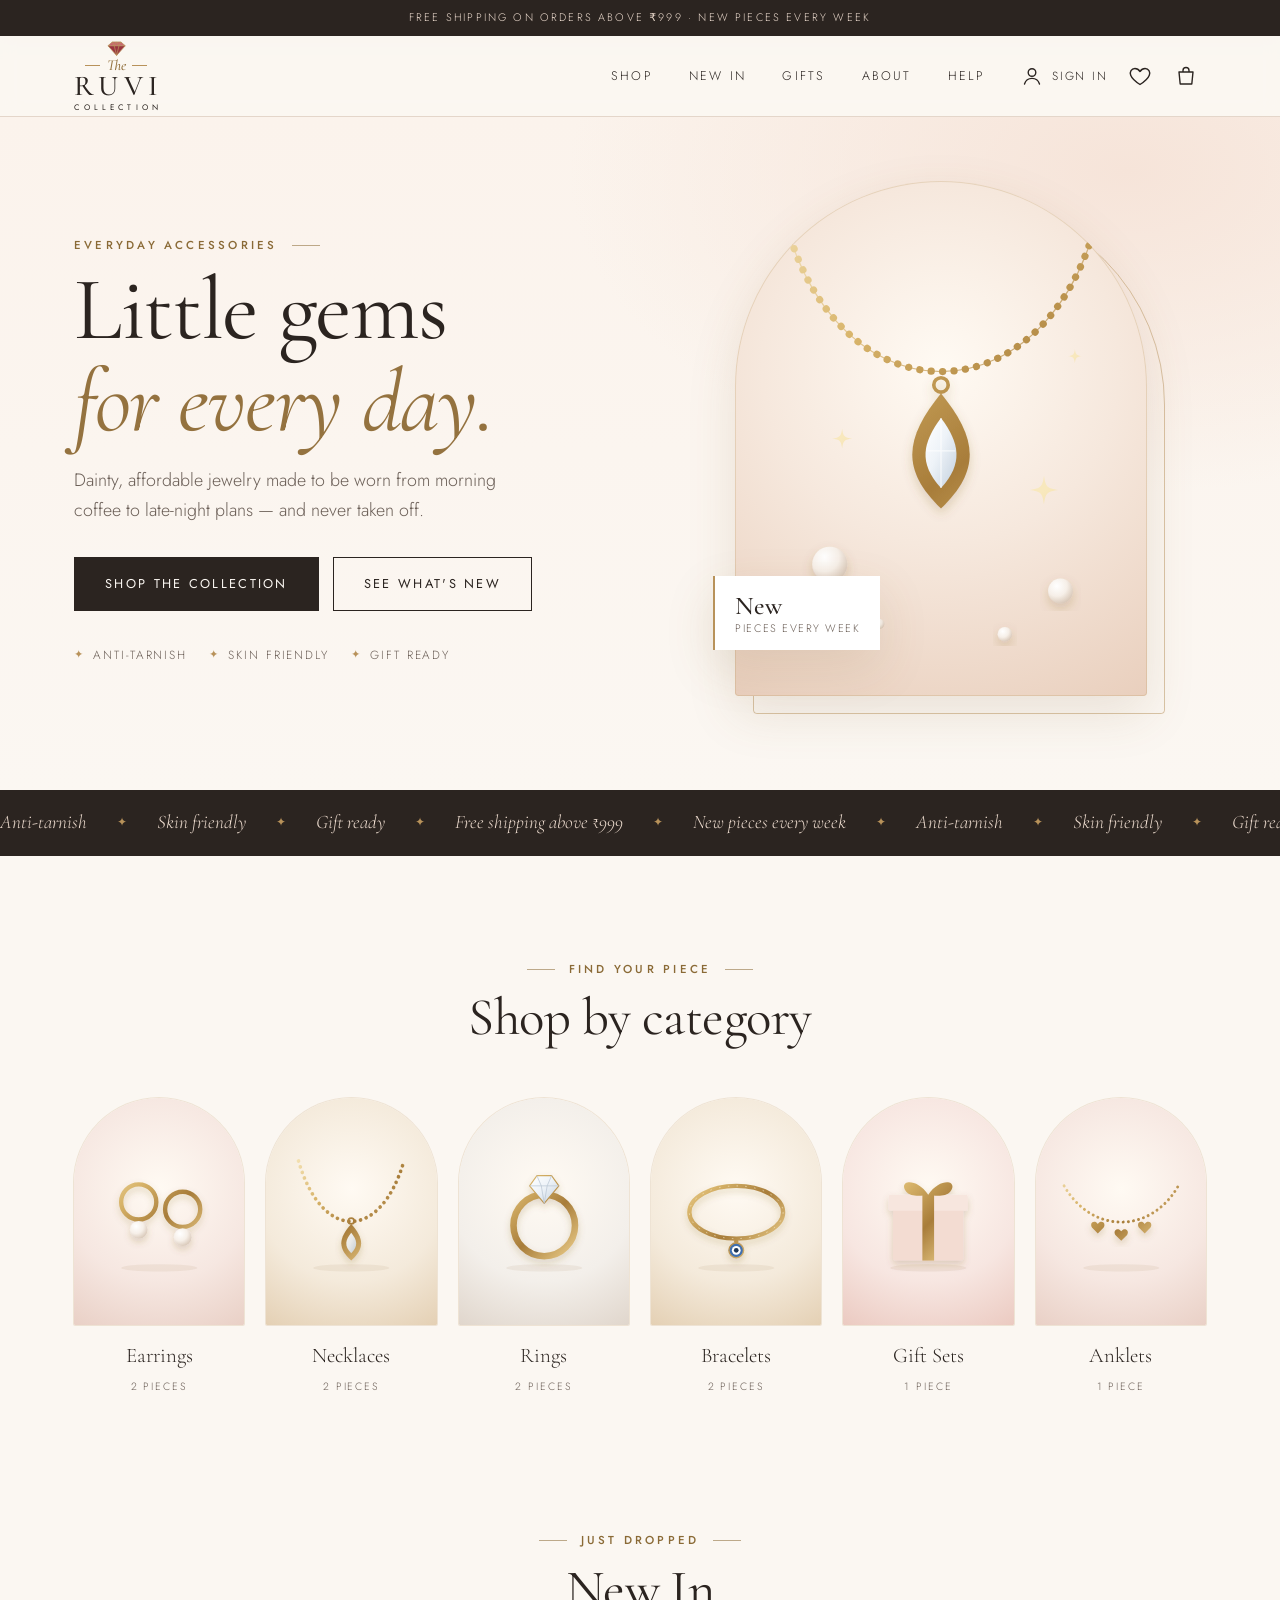
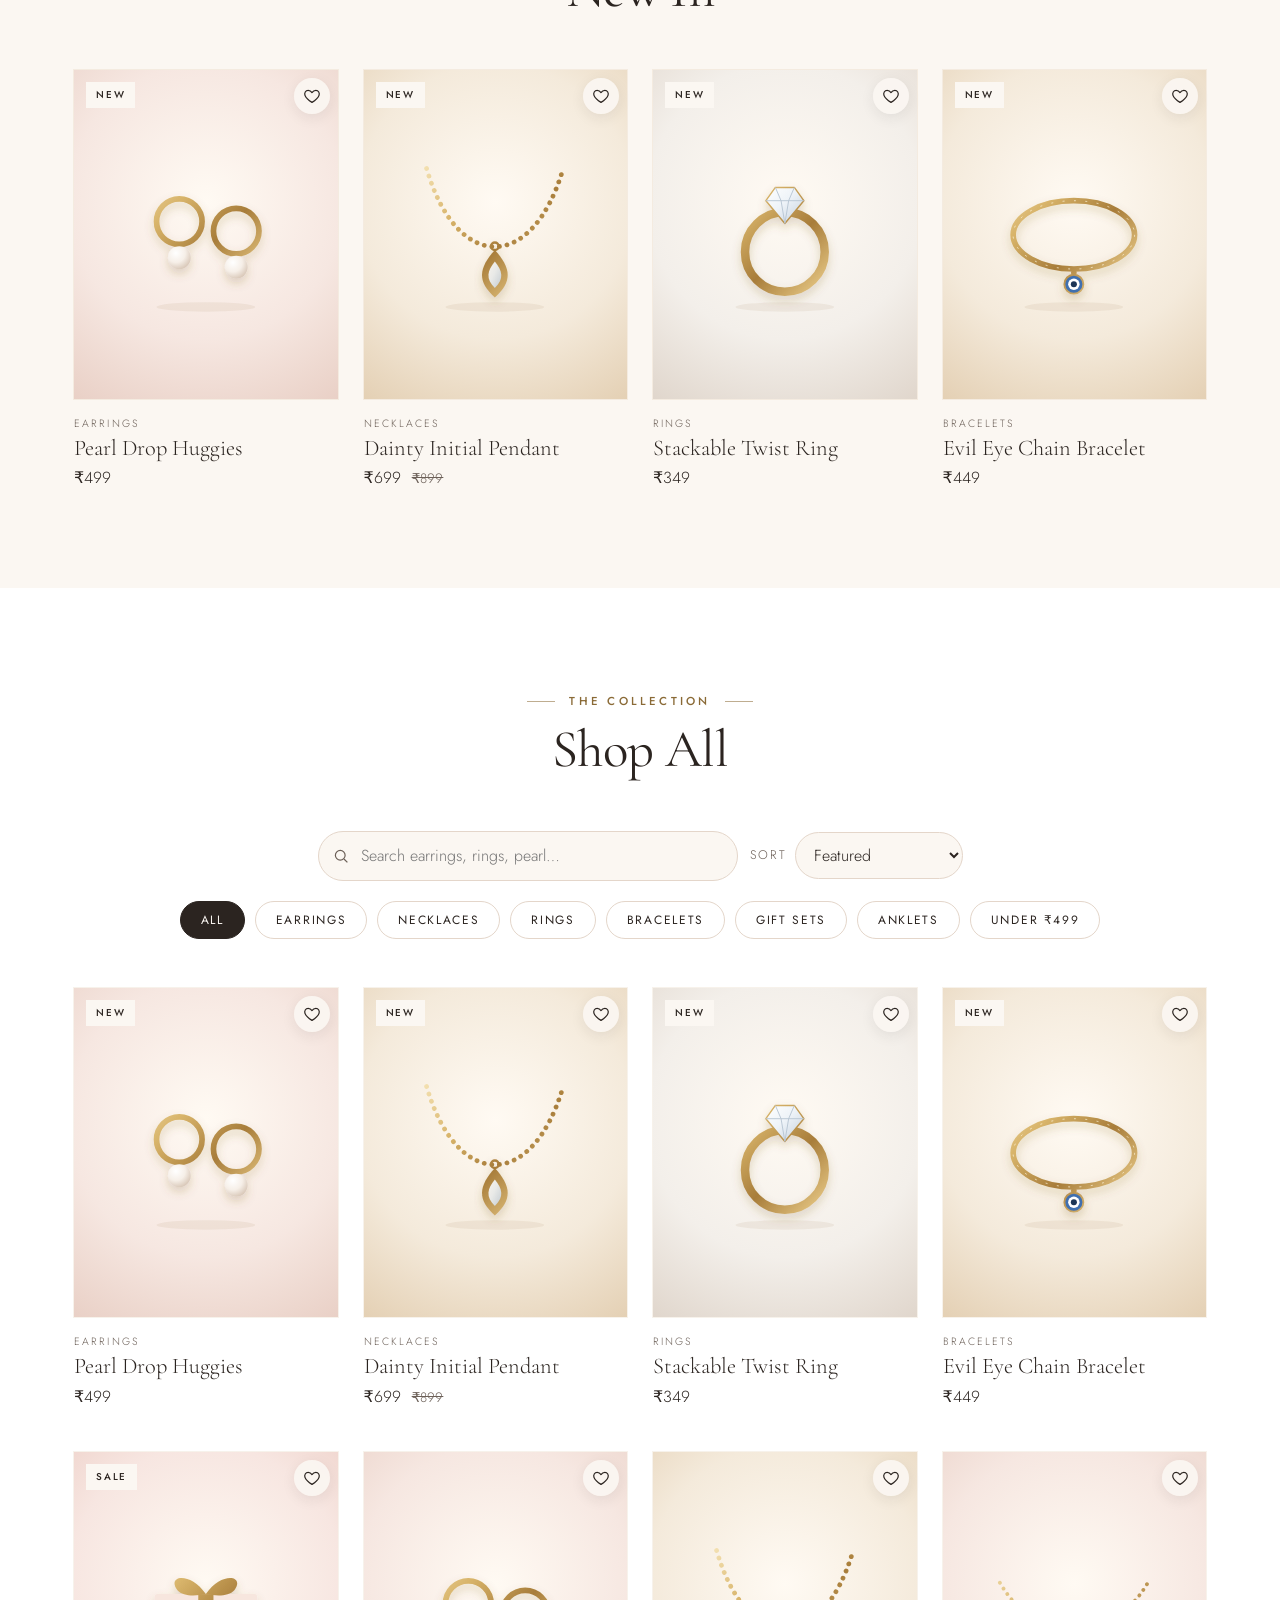
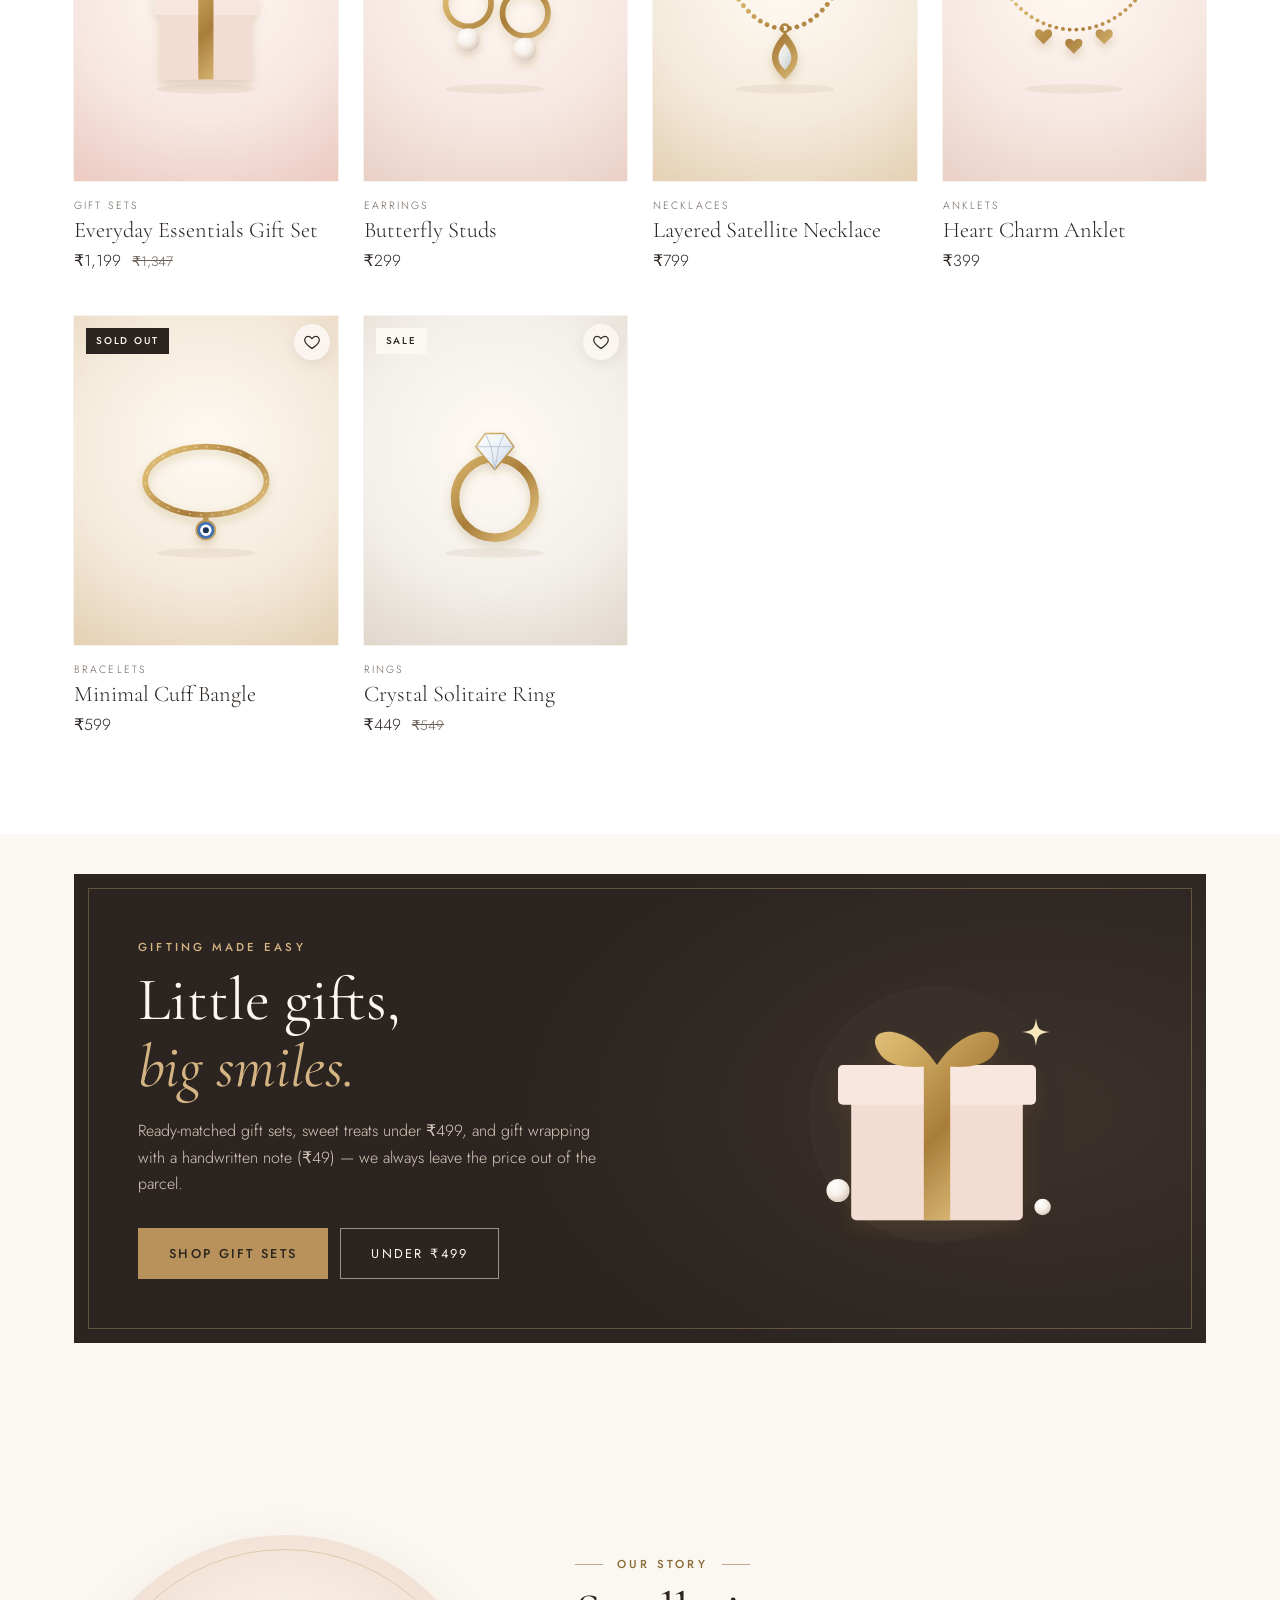
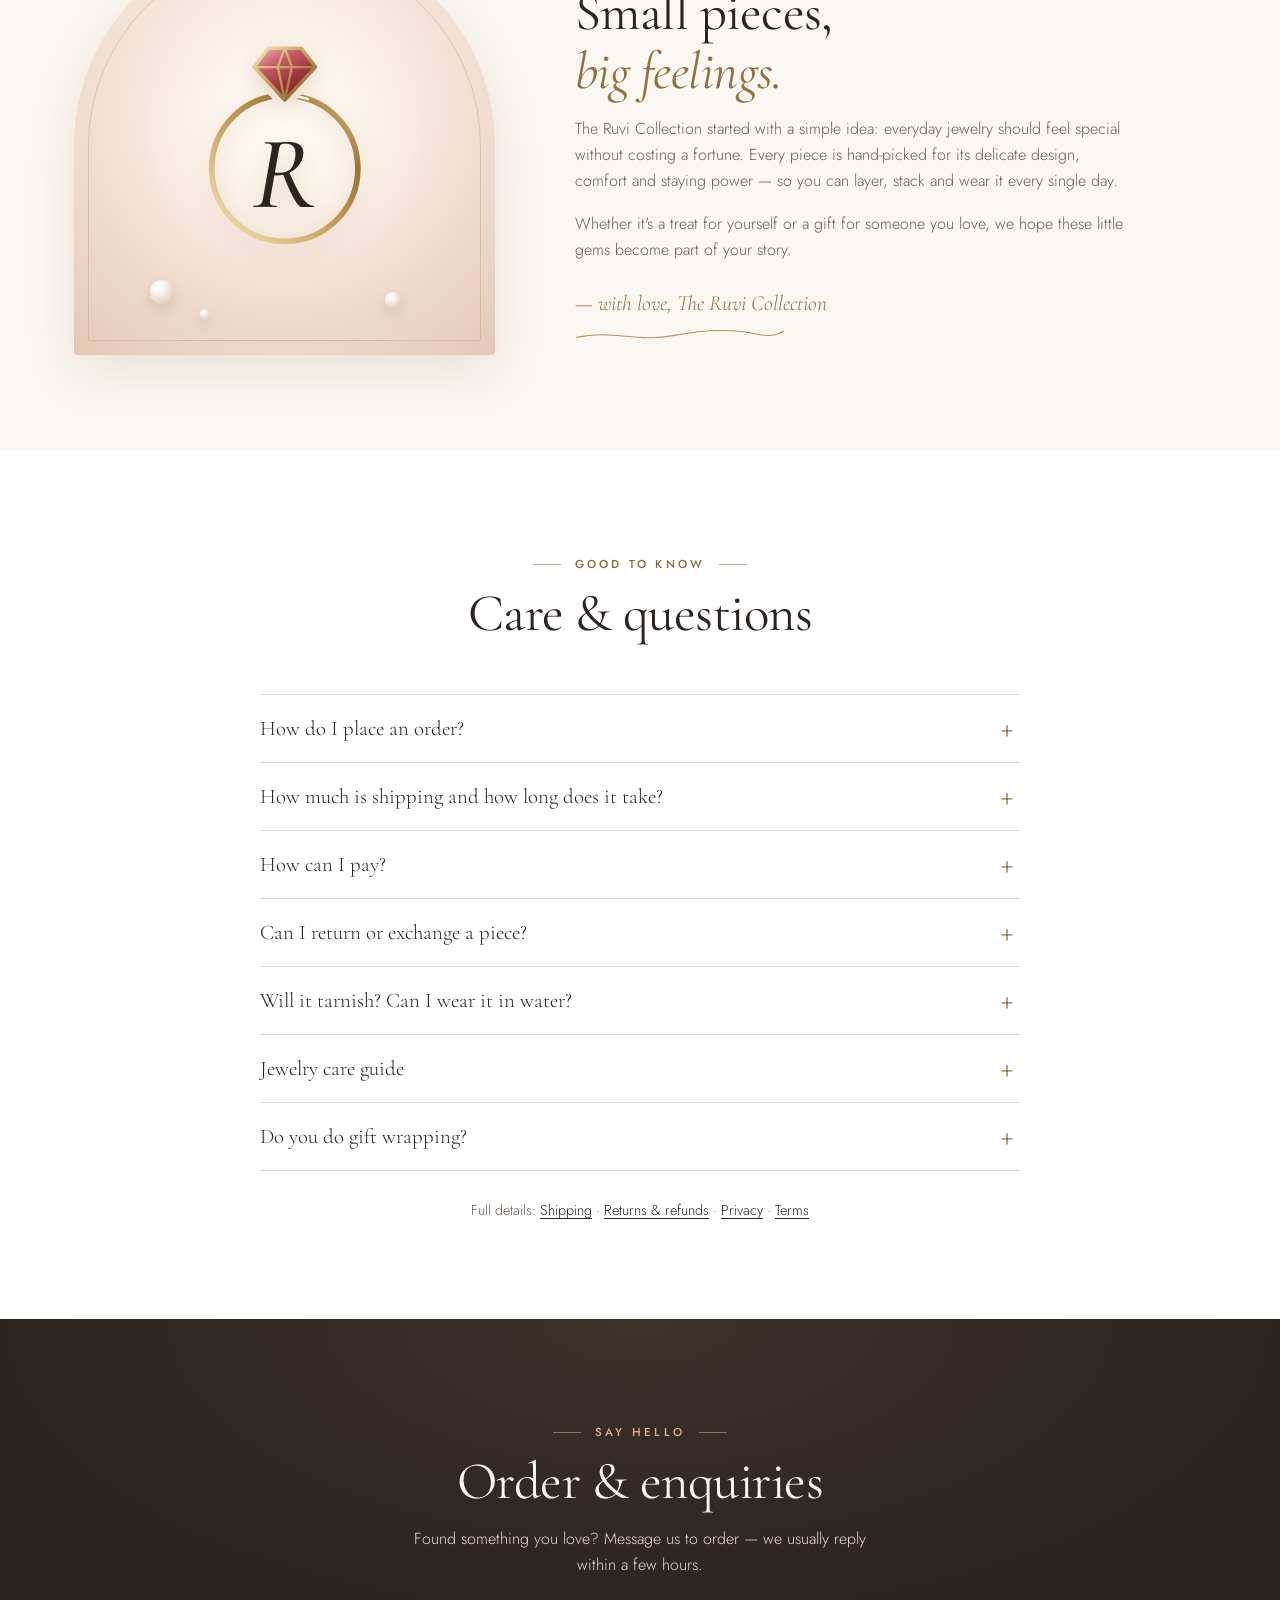
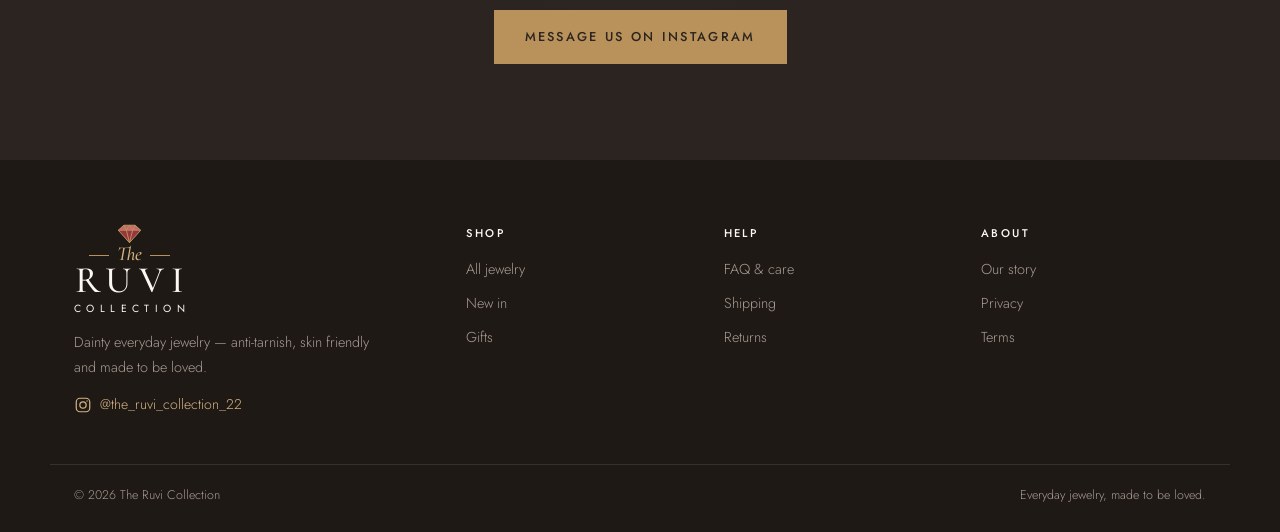
==== commit 905e393e: "Use the stacked logo in the header and footer Ruby, "— The —", RUVI and COLLECTION stacked like the " ====
--- a/index.html
+++ b/index.html
@@ -76,7 +76,7 @@
     <div class="container header-inner">
       <a href="#top" class="logo" aria-label="The Ruvi Collection home">
         <svg class="logo-gem" viewBox="0 0 80 64" aria-hidden="true"><path class="gem-crown" d="M22 4 H58 L76 20 H4 Z"/><path class="gem-pavilion" d="M4 20 H76 L40 60 Z"/><path d="M22 4 H58 L76 20 L40 60 L4 20 Z M4 20 H76 M22 4 L30 20 L40 60 M58 4 L50 20 L40 60 M30 20 L40 4 L50 20"/></svg>
-        <span class="logo-words"><span class="logo-line"><span class="logo-small">The</span><span class="logo-big">RUVI</span></span><span class="logo-sub">Collection</span></span>
+        <span class="logo-the"><span class="logo-rule"></span><span class="logo-small">The</span><span class="logo-rule"></span></span><span class="logo-big">RUVI</span><span class="logo-sub">Collection</span>
       </a>
       <nav class="nav" id="site-nav" aria-label="Main">
         <a href="#shop">Shop</a>
@@ -367,7 +367,7 @@
       <div class="footer-brand">
         <a href="#top" class="logo logo-light" aria-label="The Ruvi Collection home">
           <svg class="logo-gem" viewBox="0 0 80 64" aria-hidden="true"><path class="gem-crown" d="M22 4 H58 L76 20 H4 Z"/><path class="gem-pavilion" d="M4 20 H76 L40 60 Z"/><path d="M22 4 H58 L76 20 L40 60 L4 20 Z M4 20 H76 M22 4 L30 20 L40 60 M58 4 L50 20 L40 60 M30 20 L40 4 L50 20"/></svg>
-          <span class="logo-words"><span class="logo-line"><span class="logo-small">The</span><span class="logo-big">RUVI</span></span><span class="logo-sub">Collection</span></span>
+          <span class="logo-the"><span class="logo-rule"></span><span class="logo-small">The</span><span class="logo-rule"></span></span><span class="logo-big">RUVI</span><span class="logo-sub">Collection</span>
         </a>
         <p>Dainty everyday jewelry — anti-tarnish, skin friendly and made to be loved.</p>
         <a class="footer-ig" id="footer-ig" target="_blank" rel="noopener" hidden>
--- a/styles.css
+++ b/styles.css
@@ -15,7 +15,7 @@
 }
 
 * { box-sizing: border-box; margin: 0; padding: 0; }
-html { scroll-behavior: smooth; scroll-padding-top: 80px; }
+html { scroll-behavior: smooth; scroll-padding-top: 88px; }
 body {
   font-family: var(--sans);
   font-weight: 300;
@@ -72,26 +72,22 @@
   background: rgba(251,247,242,.92); -webkit-backdrop-filter: blur(10px); backdrop-filter: blur(10px);
   border-bottom: 1px solid var(--line);
 }
-.header-inner { display: flex; align-items: center; justify-content: space-between; height: 72px; }
-.logo { display: flex; align-items: center; gap: 12px; line-height: 1; }
-.logo-gem { width: 30px; flex: none; color: var(--gold); }
+.header-inner { display: flex; align-items: center; justify-content: space-between; height: 80px; }
+@media (max-width: 900px) { .header-inner { height: 72px; } }
+/* Stacked logo: ruby / — The — / RUVI / COLLECTION. Every size is in em, so changing
+   .logo's font-size scales the whole logo (bigger in the footer, smaller on phones). */
+.logo { display: flex; flex-direction: column; align-items: center; font-size: 1rem; line-height: 1; white-space: nowrap; }
+.logo-gem { width: 1.2em; flex: none; color: var(--gold); }
 .logo-gem path { fill: none; stroke: currentColor; stroke-width: 3.2; stroke-linejoin: round; }
 .logo-gem .gem-crown { fill: #c9666f; stroke: none; }      /* the ruby: a nod to "Ruvi" */
 .logo-gem .gem-pavilion { fill: #9a3440; stroke: none; }
-.logo-words { display: flex; flex-direction: column; align-items: flex-start; white-space: nowrap; }
-.logo-line { display: flex; align-items: baseline; gap: 8px; }
-.logo-small { font-family: var(--serif); font-style: italic; font-weight: 500; font-size: 1.45rem; color: var(--gold-dark); }
-.logo-big { font-family: var(--serif); font-size: 1.75rem; letter-spacing: .2em; margin-right: -.2em; font-weight: 500; }
-/* "COLLECTION" is spaced out to sit exactly under "The RUVI" */
-.logo-sub { font-family: var(--sans); font-weight: 400; font-size: .6rem; text-transform: uppercase; letter-spacing: .735em; margin-right: -.735em; margin-top: 3px; }
-@media (max-width: 400px) {
-  .logo { gap: 8px; }
-  .logo-gem { width: 24px; }
-  .logo-line { gap: 6px; }
-  .logo-small { font-size: 1.2rem; }
-  .logo-big { font-size: 1.42rem; }
-  .logo-sub { font-size: .48rem; letter-spacing: .75em; margin-right: -.75em; }
-}
+.logo-the { display: flex; align-items: center; gap: .4em; margin-top: .14em; }
+.logo-rule { width: .95em; height: 1px; background: var(--gold); }
+.logo-small { font-family: var(--serif); font-style: italic; font-weight: 500; font-size: .95em; line-height: .9; color: var(--gold-dark); }
+.logo-big { font-family: var(--serif); font-size: 1.8em; line-height: .8; letter-spacing: .2em; margin-right: -.2em; font-weight: 500; margin-top: .06em; }
+/* "COLLECTION" is spaced out to sit exactly under "RUVI" */
+.logo-sub { font-family: var(--sans); font-weight: 400; font-size: .5em; text-transform: uppercase; letter-spacing: .52em; margin-right: -.52em; margin-top: .7em; }
+@media (max-width: 900px) { .logo { font-size: .9rem; } }
 .nav { display: flex; gap: 36px; margin-left: auto; margin-right: 28px; }
 @media (max-width: 1000px) { .nav { gap: 22px; margin-right: 18px; } }
 .header-actions { display: flex; align-items: center; gap: 6px; }
@@ -701,7 +697,7 @@
 .footer-ig { display: inline-flex; align-items: center; gap: 8px; margin-top: 14px; font-size: .88rem; color: var(--gold-light); }
 .footer-ig:hover { color: var(--ivory); }
 .footer-ig svg { width: 18px; height: 18px; fill: none; stroke: currentColor; stroke-width: 1.6; }
-.logo-light { color: var(--ivory); width: max-content; }
+.logo-light { color: var(--ivory); width: max-content; font-size: 1.3rem; }
 .logo-light .logo-small { color: var(--gold-light); }
 .footer-col { display: grid; gap: 10px; align-content: start; font-size: .9rem; }
 .footer-col h4 { font-family: var(--sans); font-weight: 500; font-size: .7rem; letter-spacing: .22em; text-transform: uppercase; color: var(--ivory); margin-bottom: 6px; }
